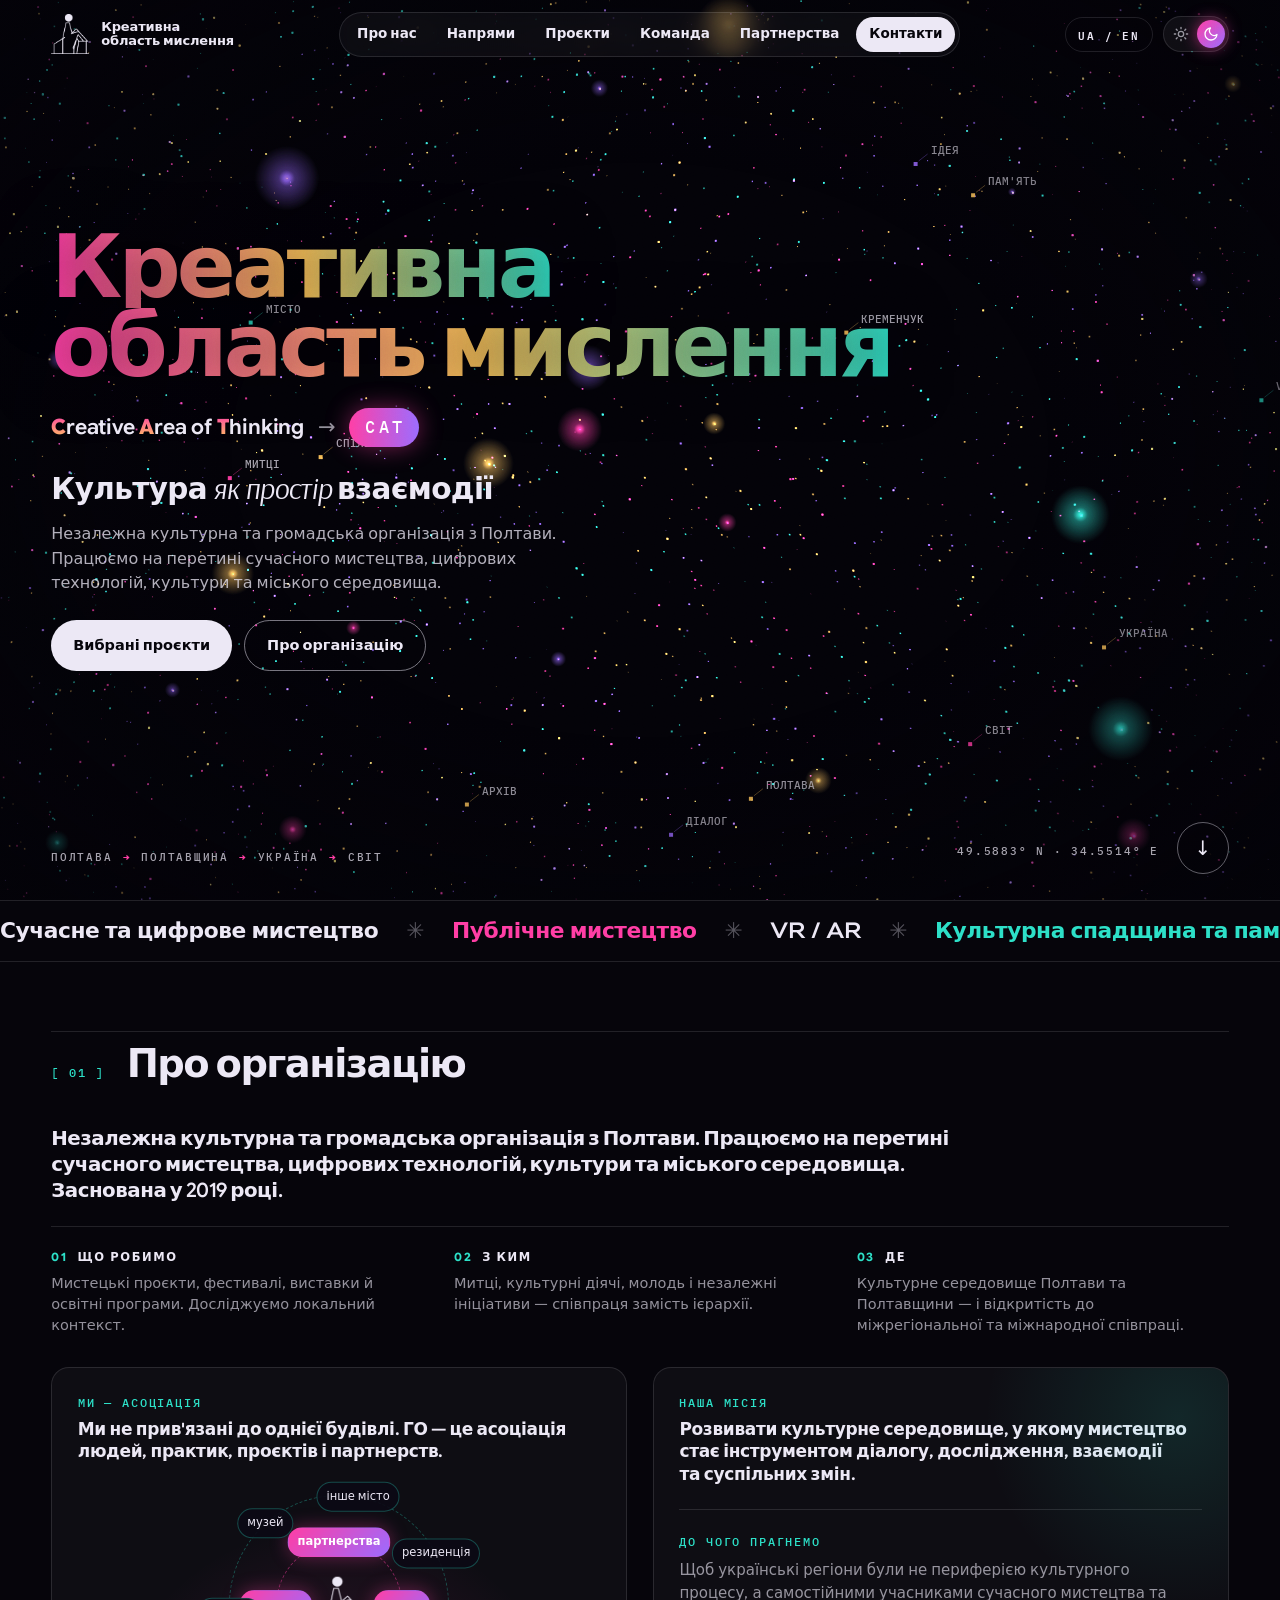
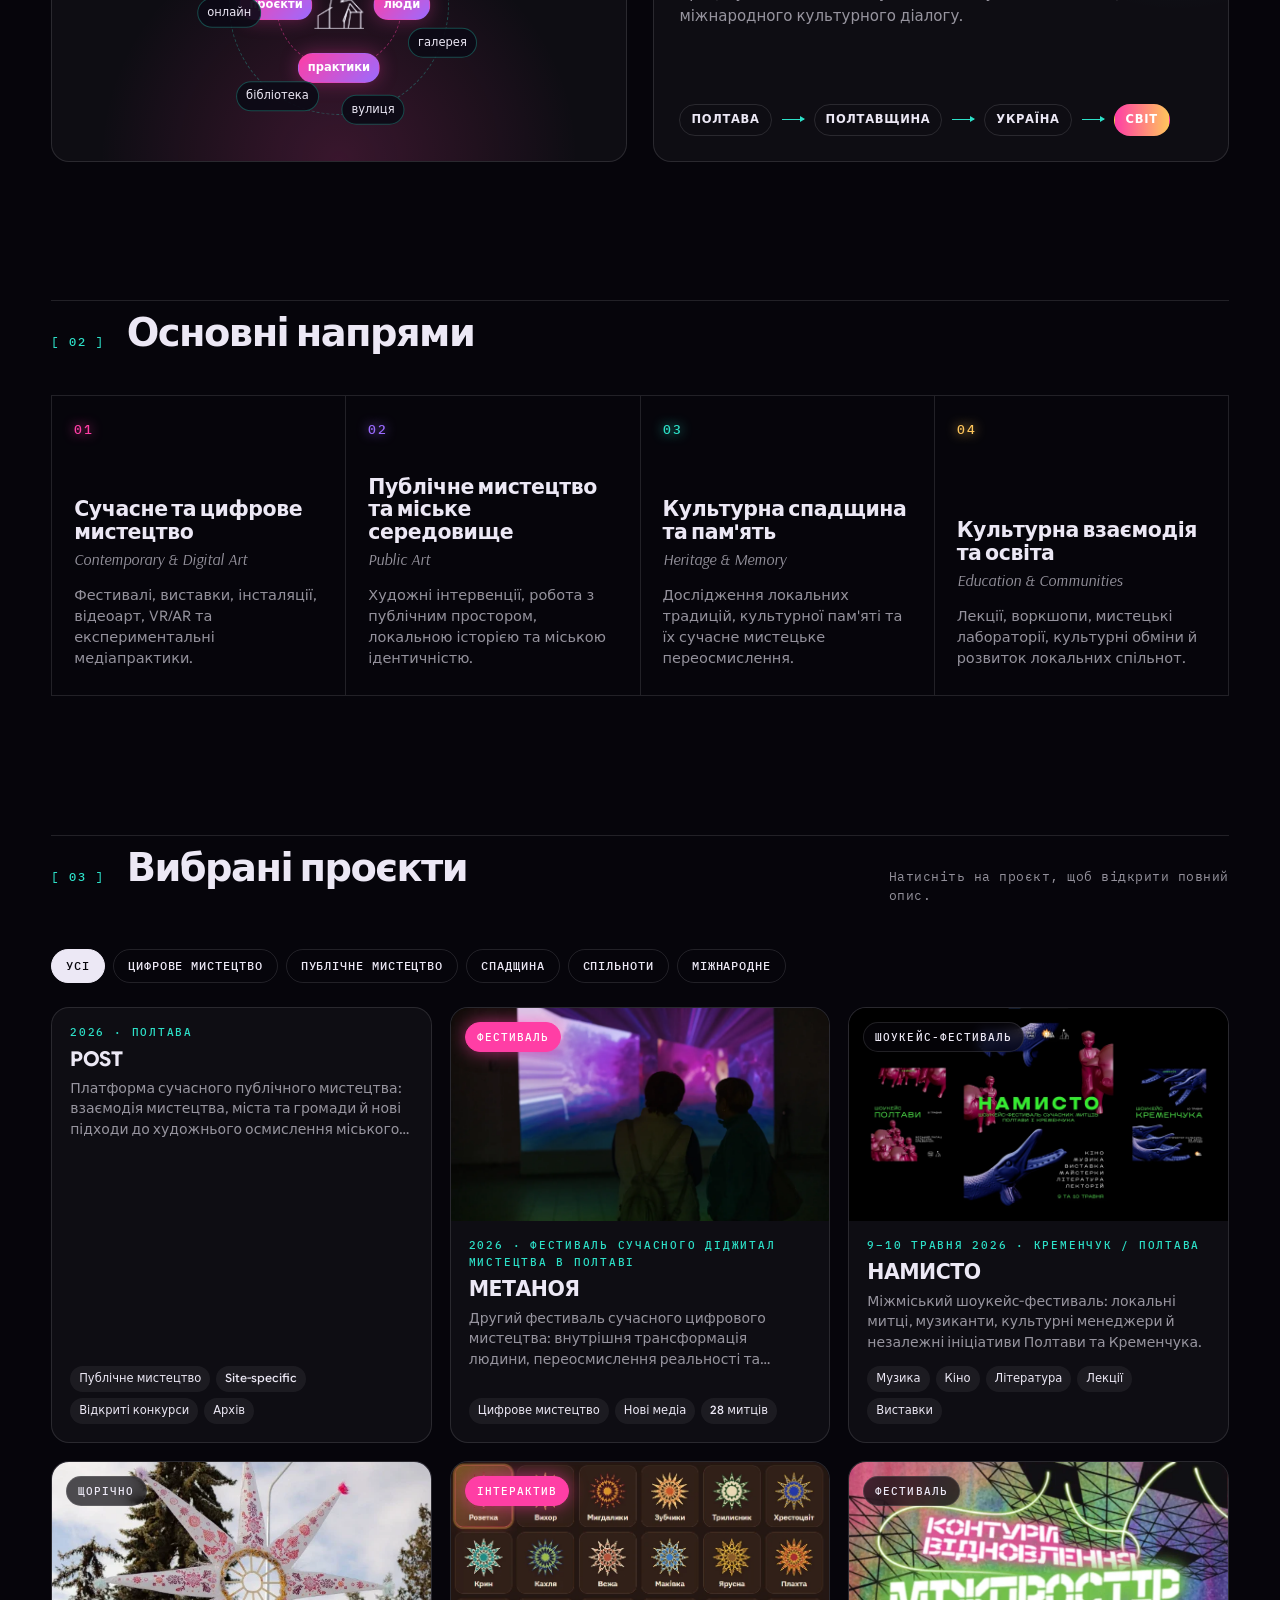
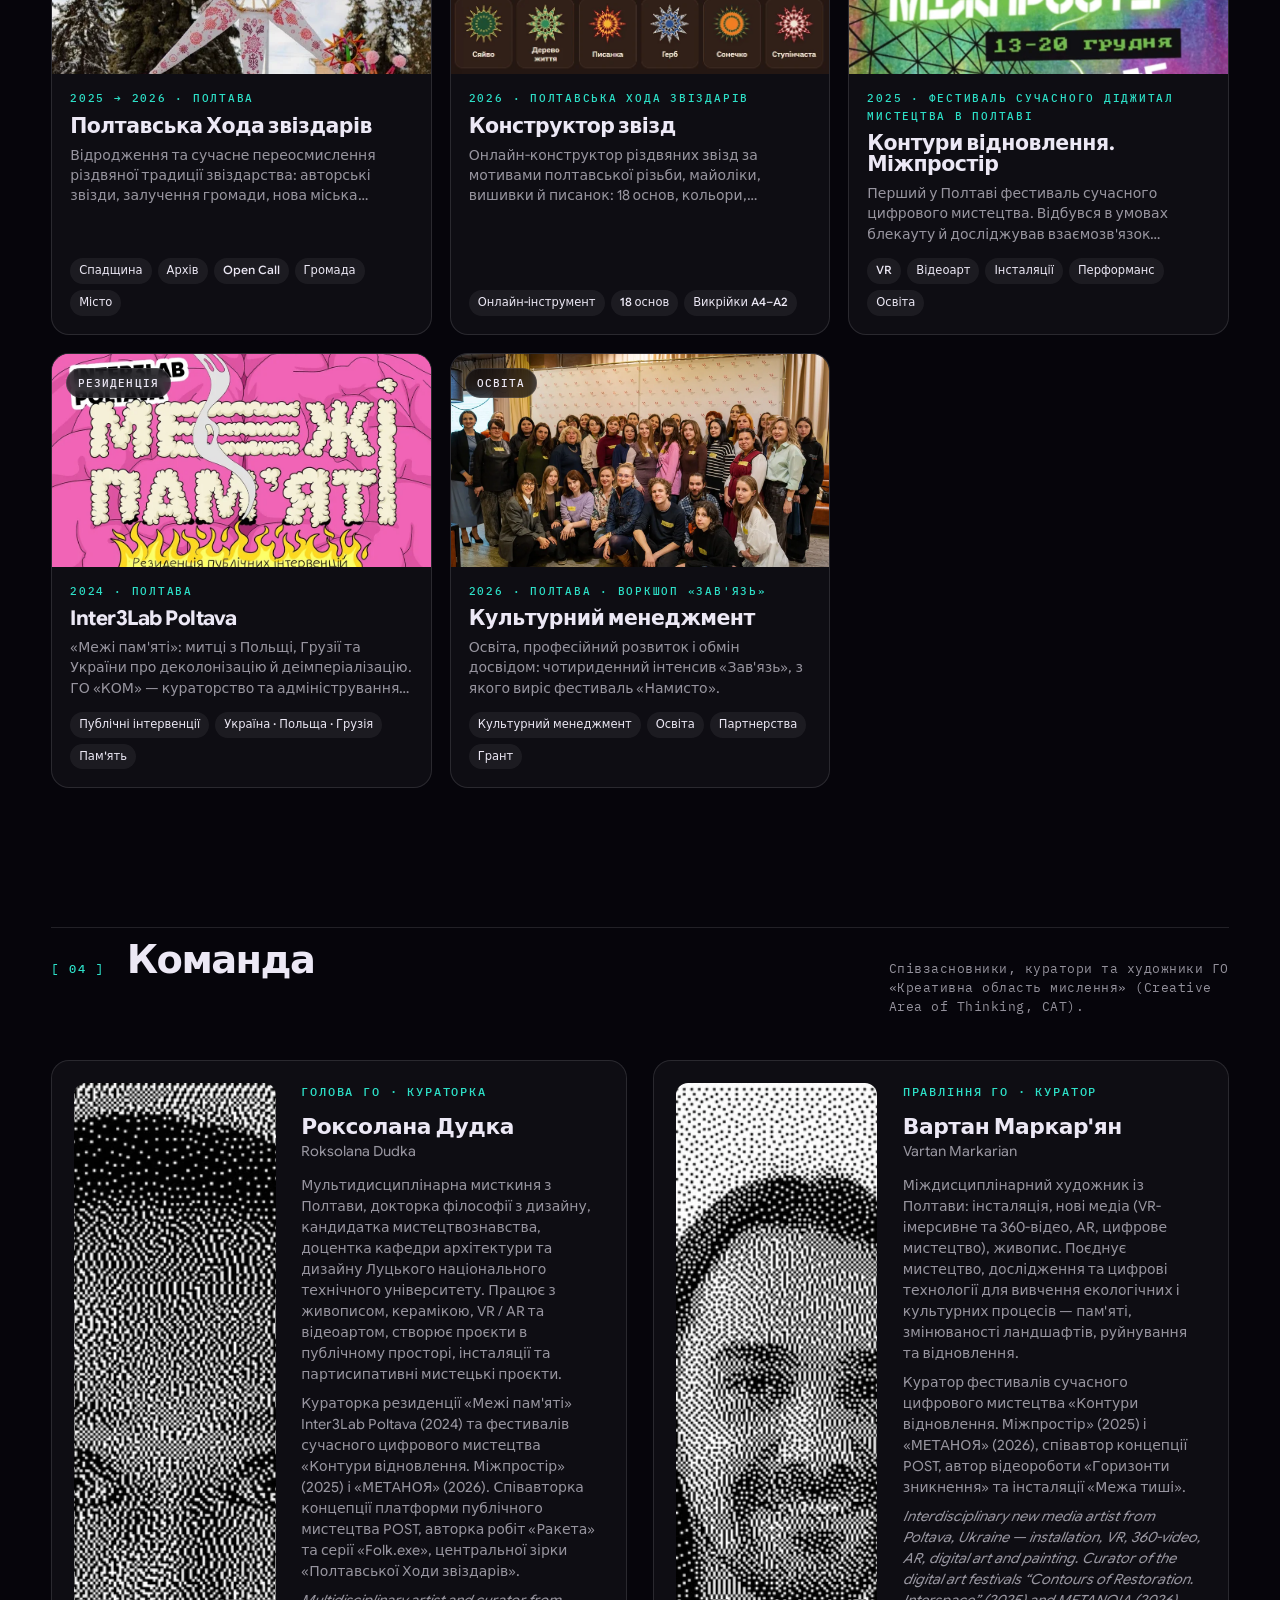
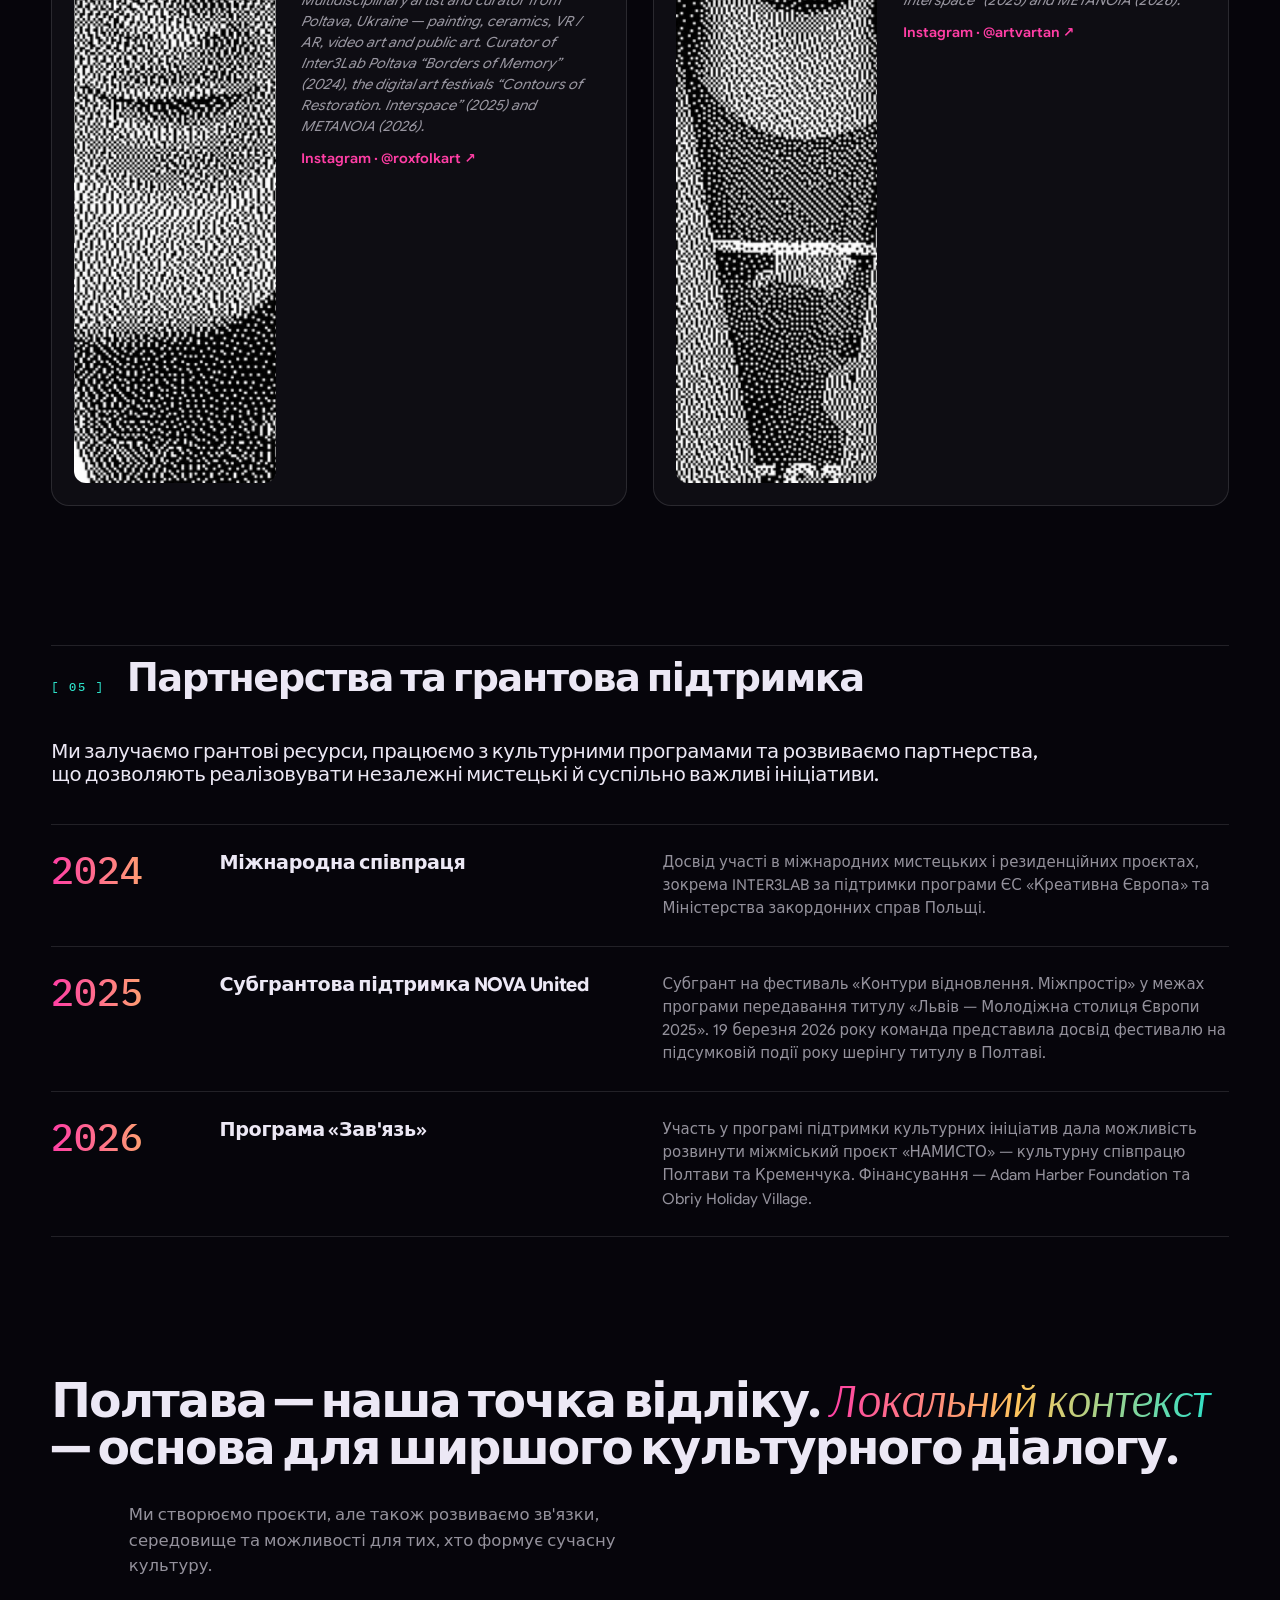
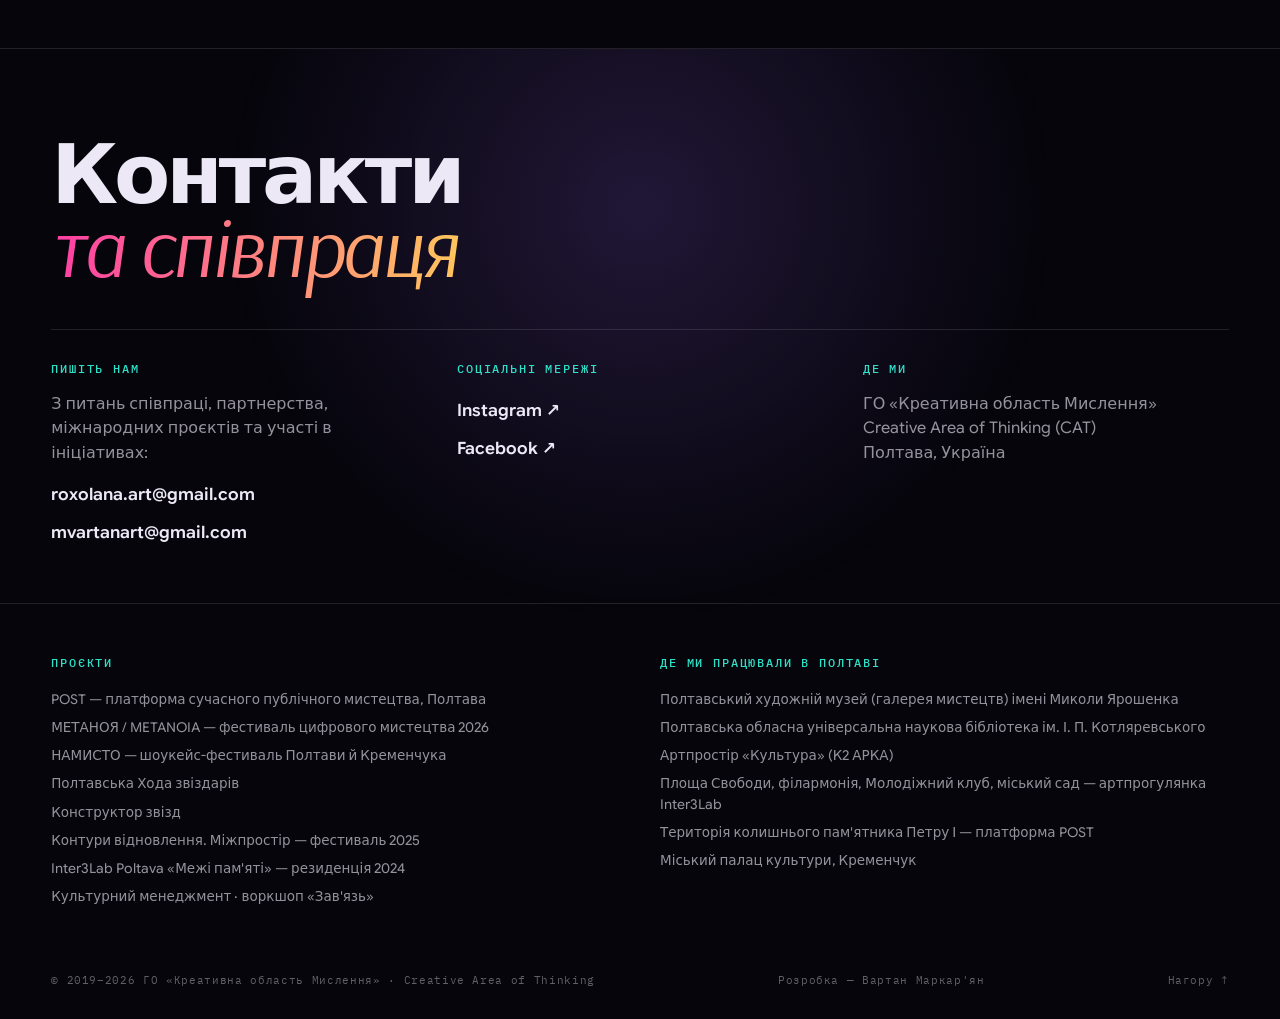
==== index.html @ 6ba516a1 "Add files via upload" ====
<!DOCTYPE html>
<html lang="uk" data-theme="dark">
<head>
<meta charset="utf-8">
<meta name="viewport" content="width=device-width, initial-scale=1">
<title>Креативна область мислення (CAT) — сучасне мистецтво й культурні події в Полтаві</title>
<meta name="description" content="ГО «Креативна область мислення» (Creative Area of Thinking, CAT) — незалежна культурна організація з Полтави з 2019 року: сучасне та цифрове мистецтво, фестивалі, виставки, публічне мистецтво й культурні події в Полтаві. Куратори — Роксолана Дудка та Вартан Маркар'ян.">
<meta name="keywords" content="Креативна область мислення, ГО Креативна область мислення, ГО КОМ, CAT, NGO CAT, ngocat, Creative Area of Thinking, Роксолана Дудка, Roksolana Dudka, Вартан Маркар'ян, Вартан Маркарян, Vartan Markarian, Полтава, Poltava, Полтавщина, сучасне мистецтво Полтава, мистецтво Полтави, культура Полтави, культурні події Полтава, події Полтава, афіша Полтава, виставки Полтава, виставка Полтава, галереї Полтави, галерея Полтава, полтавські галереї, артпростір Полтава, Полтавський художній музей, художній музей імені Миколи Ярошенка, бібліотека Котляревського Полтава, К2 АРКА, артпростір Культура Полтава, фестиваль Полтава, фестиваль сучасного мистецтва, фестиваль цифрового мистецтва, Digital Fest Poltava, digital art festival Ukraine, contemporary art Poltava, contemporary art Ukraine, діджитал мистецтво, цифрове мистецтво, медіамистецтво, нові медіа, VR мистецтво, AR, відеоарт, інсталяція, перформанс, публічне мистецтво, public art Poltava, мистецька резиденція, artist residency Ukraine, open call для митців, МЕТАНОЯ, METANOIA, Контури відновлення, Міжпростір, Намисто фестиваль, шоукейс Полтава Кременчук, Кременчук, О'Комова, Двіж Лаб, Полтавська Хода звіздарів, Хода звіздарів, звіздарство, різдвяна зірка, колядування Полтава, Конструктор звізд, POST Полтава, платформа публічного мистецтва, пам'ятник Петру І Полтава, Inter3Lab Poltava, Межі пам'яті, культурна спадщина Полтавщини, неформальна освіта Полтава, культурний менеджмент, Зав'язь, Терени, NOVA United, громадська організація Полтава, культурна організація Полтава, куратори Полтава, художники Полтави, митці Полтави">
<meta name="author" content="ГО «Креативна область мислення» — Роксолана Дудка, Вартан Маркар'ян">
<meta name="robots" content="index, follow, max-image-preview:large">
<link rel="canonical" href="https://ngocat.com/">
<link rel="alternate" hreflang="uk" href="https://ngocat.com/">
<link rel="alternate" hreflang="x-default" href="https://ngocat.com/">
<meta name="geo.region" content="UA-53">
<meta name="geo.placename" content="Полтава">
<meta name="geo.position" content="49.5883;34.5514">
<meta name="ICBM" content="49.5883, 34.5514">
<meta property="og:type" content="website">
<meta property="og:site_name" content="Креативна область мислення — CAT">
<meta property="og:locale" content="uk_UA">
<meta property="og:url" content="https://ngocat.com/">
<meta property="og:title" content="Креативна область мислення (CAT) — сучасне мистецтво й культурні події в Полтаві">
<meta property="og:description" content="ГО «Креативна область мислення» (Creative Area of Thinking, CAT) — незалежна культурна організація з Полтави з 2019 року: сучасне та цифрове мистецтво, фестивалі, виставки, публічне мистецтво й культурні події в Полтаві. Куратори — Роксолана Дудка та Вартан Маркар'ян.">
<meta property="og:image" content="https://ngocat.com/og-image.jpg">
<meta property="og:image:width" content="1200">
<meta property="og:image:height" content="630">
<meta property="og:image:alt" content="Креативна область мислення — Creative Area of Thinking (CAT), Полтава">
<meta name="twitter:card" content="summary_large_image">
<meta name="twitter:title" content="Креативна область мислення (CAT) — сучасне мистецтво й культурні події в Полтаві">
<meta name="twitter:description" content="ГО «Креативна область мислення» (Creative Area of Thinking, CAT) — незалежна культурна організація з Полтави з 2019 року: сучасне та цифрове мистецтво, фестивалі, виставки, публічне мистецтво й культурні події в Полтаві. Куратори — Роксолана Дудка та Вартан Маркар'ян.">
<meta name="twitter:image" content="https://ngocat.com/og-image.jpg">
<script type="application/ld+json">{"@context": "https://schema.org", "@graph": [{"@type": ["Organization", "NGO"], "@id": "https://ngocat.com/#org", "name": "Креативна область мислення", "legalName": "Громадська організація «Креативна область мислення»", "alternateName": ["ГО «Креативна область мислення»", "ГО «КОМ»", "Creative Area of Thinking", "CAT", "NGO CAT", "ngocat"], "url": "https://ngocat.com/", "logo": "https://ngocat.com/favicon-512.png", "image": "https://ngocat.com/og-image.jpg", "foundingDate": "2019", "foundingLocation": {"@type": "Place", "name": "Полтава, Україна"}, "address": {"@type": "PostalAddress", "addressLocality": "Полтава", "addressRegion": "Полтавська область", "addressCountry": "UA"}, "areaServed": ["Полтава", "Полтавська область", "Україна"], "description": "ГО «Креативна область мислення» (Creative Area of Thinking, CAT) — незалежна культурна організація з Полтави з 2019 року: сучасне та цифрове мистецтво, фестивалі, виставки, публічне мистецтво й культурні події в Полтаві. Куратори — Роксолана Дудка та Вартан Маркар'ян.", "email": "roxolana.art@gmail.com", "contactPoint": [{"@type": "ContactPoint", "email": "roxolana.art@gmail.com", "contactType": "general"}, {"@type": "ContactPoint", "email": "mvartanart@gmail.com", "contactType": "partnerships"}], "founder": [{"@id": "https://ngocat.com/#roksolana-dudka"}, {"@id": "https://ngocat.com/#vartan-markarian"}], "member": [{"@id": "https://ngocat.com/#roksolana-dudka"}, {"@id": "https://ngocat.com/#vartan-markarian"}], "knowsAbout": ["сучасне мистецтво", "цифрове мистецтво", "медіамистецтво", "публічне мистецтво", "культурна спадщина", "культурні події в Полтаві", "неформальна освіта", "культурний менеджмент"], "sameAs": ["https://www.instagram.com/cat_ngo_poltava", "https://www.facebook.com/creativeareaofthinking", "https://www.youtube.com/@creativeareaofthinking", "https://digitalfestpoltava.com/"], "event": [{"@id": "https://ngocat.com/proekty/kontury-vidnovlennya/#event"}, {"@id": "https://ngocat.com/proekty/metanoia/#event"}, {"@id": "https://ngocat.com/proekty/namysto/#event"}, {"@id": "https://ngocat.com/proekty/inter3lab-poltava/#event"}]}, {"@type": "WebSite", "@id": "https://ngocat.com/#website", "url": "https://ngocat.com/", "name": "Креативна область мислення — CAT", "alternateName": "ngocat.com", "inLanguage": "uk", "publisher": {"@id": "https://ngocat.com/#org"}}, {"@type": "WebPage", "@id": "https://ngocat.com/#webpage", "url": "https://ngocat.com/", "name": "Креативна область мислення (CAT) — сучасне мистецтво й культурні події в Полтаві", "description": "ГО «Креативна область мислення» (Creative Area of Thinking, CAT) — незалежна культурна організація з Полтави з 2019 року: сучасне та цифрове мистецтво, фестивалі, виставки, публічне мистецтво й культурні події в Полтаві. Куратори — Роксолана Дудка та Вартан Маркар'ян.", "isPartOf": {"@id": "https://ngocat.com/#website"}, "about": {"@id": "https://ngocat.com/#org"}, "inLanguage": "uk", "primaryImageOfPage": "https://ngocat.com/og-image.jpg", "mentions": [{"@id": "https://ngocat.com/#roksolana-dudka"}, {"@id": "https://ngocat.com/#vartan-markarian"}]}, {"@type": "Person", "@id": "https://ngocat.com/#roksolana-dudka", "name": "Роксолана Дудка", "alternateName": ["Roksolana Dudka", "Roxolana Dudka", "roxfolkart"], "jobTitle": "Мисткиня, кураторка, голова ГО «Креативна область мислення»", "image": "https://ngocat.com/img/team-roksolana-dudka.webp", "description": "Мультидисциплінарна мисткиня з Полтави, докторка філософії з дизайну, кандидатка мистецтвознавства. Кураторка Inter3Lab Poltava «Межі пам'яті» (2024), фестивалів «Контури відновлення. Міжпростір» (2025) і «МЕТАНОЯ» (2026).", "homeLocation": {"@type": "Place", "name": "Полтава"}, "worksFor": {"@id": "https://ngocat.com/#org"}, "knowsAbout": ["сучасне мистецтво", "VR", "AR", "відеоарт", "публічне мистецтво", "кураторство"], "sameAs": ["https://www.instagram.com/roxfolkart/", "https://www.facebook.com/Roxolana.art", "https://digitalfestpoltava.com/uchasnyky/roksolana-dudka.html"]}, {"@type": "Person", "@id": "https://ngocat.com/#vartan-markarian", "name": "Вартан Маркар'ян", "alternateName": ["Vartan Markarian", "Вартан Маркарян", "artvartan"], "jobTitle": "Художник нових медіа, куратор, член правління ГО «Креативна область мислення»", "image": "https://ngocat.com/img/team-vartan-markarian.webp", "description": "Міждисциплінарний художник із Полтави: інсталяція, VR, 360-відео, AR, цифрове мистецтво, живопис. Куратор фестивалів «Контури відновлення. Міжпростір» (2025) і «МЕТАНОЯ» (2026).", "homeLocation": {"@type": "Place", "name": "Полтава"}, "worksFor": {"@id": "https://ngocat.com/#org"}, "knowsAbout": ["цифрове мистецтво", "нові медіа", "VR", "інсталяція", "кураторство"], "sameAs": ["https://www.instagram.com/artvartan/", "https://digitalfestpoltava.com/uchasnyky/vartan-markarian.html"]}, {"@type": ["Event", "ExhibitionEvent"], "@id": "https://ngocat.com/proekty/kontury-vidnovlennya/#event", "name": "Контури відновлення. Міжпростір — фестиваль сучасного цифрового мистецтва", "startDate": "2025-12-13", "endDate": "2025-12-20", "eventStatus": "https://schema.org/EventScheduled", "eventAttendanceMode": "https://schema.org/OfflineEventAttendanceMode", "location": {"@type": "Place", "name": "Полтавська обласна універсальна наукова бібліотека імені І. П. Котляревського", "address": {"@type": "PostalAddress", "streetAddress": "вул. Небесної Сотні, 17", "addressLocality": "Полтава", "addressCountry": "UA"}}, "description": "Перший у Полтаві фестиваль сучасного цифрового мистецтва: VR, відеоарт, інсталяції, перформанс, лекції та воркшопи. Відбувся в умовах блекауту на п'яти поверхах обласної бібліотеки.", "url": "https://ngocat.com/proekty/kontury-vidnovlennya/", "image": "https://ngocat.com/img/kontury-1.webp", "organizer": {"@id": "https://ngocat.com/#org"}, "inLanguage": "uk"}, {"@type": ["Event", "ExhibitionEvent"], "@id": "https://ngocat.com/proekty/metanoia/#event", "name": "МЕТАНОЯ / METANOIA — міжнародний фестиваль цифрового мистецтва", "startDate": "2026-10-16", "endDate": "2026-11-01", "eventStatus": "https://schema.org/EventScheduled", "eventAttendanceMode": "https://schema.org/OfflineEventAttendanceMode", "location": {"@type": "Place", "name": "Полтавський художній музей (галерея мистецтв) імені Миколи Ярошенка", "address": {"@type": "PostalAddress", "addressLocality": "Полтава", "addressRegion": "Полтавська область", "addressCountry": "UA"}}, "description": "Другий фестиваль сучасного цифрового мистецтва ГО «Креативна область мислення»: 26 робіт 28 митців з України, Італії, Іспанії, Франції, Німеччини та Польщі — VR/AR, відеоарт, генеративні зображення, інтерактивні системи.", "url": "https://ngocat.com/proekty/metanoia/", "image": "https://ngocat.com/img/fest-1.webp", "organizer": {"@id": "https://ngocat.com/#org"}, "inLanguage": "uk"}, {"@type": ["Event", "ExhibitionEvent"], "@id": "https://ngocat.com/proekty/namysto/#event", "name": "НАМИСТО — шоукейс-фестиваль сучасного мистецтва Полтави й Кременчука", "startDate": "2026-05-09", "endDate": "2026-05-10", "eventStatus": "https://schema.org/EventScheduled", "eventAttendanceMode": "https://schema.org/OfflineEventAttendanceMode", "location": {"@type": "Place", "name": "Міський палац культури (Кременчук) та артпростір «Культура» К2 АРКА (Полтава)", "address": {"@type": "PostalAddress", "addressLocality": "Полтава", "addressRegion": "Полтавська область", "addressCountry": "UA"}}, "description": "Дводенний шоукейс-фестиваль локального сучасного мистецтва: музика, кіно, література, лекції, виставки, майстер-класи. Організатори — «О'Комова», «Двіж Лаб», ГО «Креативна область мислення».", "url": "https://ngocat.com/proekty/namysto/", "image": "https://ngocat.com/img/namysto-hero.webp", "organizer": {"@id": "https://ngocat.com/#org"}, "inLanguage": "uk"}, {"@type": "Event", "@id": "https://ngocat.com/proekty/inter3lab-poltava/#event", "name": "Inter3Lab Poltava «Межі пам'яті» — резиденція публічних інтервенцій", "startDate": "2024-11-02", "endDate": "2024-11-03", "eventStatus": "https://schema.org/EventScheduled", "eventAttendanceMode": "https://schema.org/OfflineEventAttendanceMode", "location": {"@type": "Place", "name": "Полтавська обласна універсальна наукова бібліотека імені І. П. Котляревського та міський простір Полтави", "address": {"@type": "PostalAddress", "addressLocality": "Полтава", "addressRegion": "Полтавська область", "addressCountry": "UA"}}, "description": "Міжнародна мистецька резиденція публічних інтервенцій: 24 мистецькі проєкти, митці з України, Польщі та Грузії, артпрогулянка містом.", "url": "https://ngocat.com/proekty/inter3lab-poltava/", "image": "https://ngocat.com/img/inter3lab-poster.webp", "organizer": {"@id": "https://ngocat.com/#org"}, "inLanguage": "uk"}, {"@type": "CreativeWork", "@id": "https://ngocat.com/proekty/post/#work", "name": "POST — платформа сучасного публічного мистецтва", "url": "https://ngocat.com/proekty/post/", "description": "Довгострокова платформа сучасного публічного мистецтва на місці колишнього пам'ятника Петру І в Полтаві: тимчасові інсталяції, site-specific мистецтво, відкриті конкурси, архів.", "creator": [{"@id": "https://ngocat.com/#roksolana-dudka"}, {"@id": "https://ngocat.com/#vartan-markarian"}], "publisher": {"@id": "https://ngocat.com/#org"}, "locationCreated": {"@type": "Place", "name": "Полтава"}}, {"@type": "CreativeWork", "@id": "https://ngocat.com/proekty/hoda-zvizdariv/#work", "name": "Полтавська Хода звіздарів", "url": "https://ngocat.com/proekty/hoda-zvizdariv/", "image": "https://ngocat.com/img/hoda-star.webp", "description": "Культурна ініціатива з відродження та сучасного переосмислення різдвяної традиції звіздарства на Полтавщині: авторські зірки, колядування, хода вулицями Полтави, архів «Коляди» 1995 року.", "publisher": {"@id": "https://ngocat.com/#org"}, "locationCreated": {"@type": "Place", "name": "Полтава"}}, {"@type": "WebApplication", "@id": "https://ngocat.com/constructorzvizd/#app", "name": "Конструктор звізд", "url": "https://ngocat.com/constructorzvizd/", "applicationCategory": "DesignApplication", "operatingSystem": "Web", "offers": {"@type": "Offer", "price": "0", "priceCurrency": "UAH"}, "description": "Онлайн-конструктор різдвяних звізд за мотивами полтавської різьби, майоліки, вишивки й писанок: 18 основ, кольори, прикраси, викрійки A4, A3 і A2, об'ємна паперова звізда.", "publisher": {"@id": "https://ngocat.com/#org"}}, {"@type": "Course", "@id": "https://ngocat.com/proekty/zavyaz/#course", "name": "«Зав'язь» — воркшоп для культурних діячів", "url": "https://ngocat.com/proekty/zavyaz/", "description": "Чотириденний інтенсив культурної агенції «Терени» в Полтаві: культурний менеджмент, фінансування, партнерства, комунікації. Проєкт «Намисто» став одним із трьох переможців.", "provider": {"@type": "Organization", "name": "Культурна агенція «Терени»"}}]}</script>
<script>
  // тема до першого малювання — без «спалаху»
  (function () {
    var t = null; try { t = localStorage.getItem('kom-theme'); } catch (e) {}
    document.documentElement.setAttribute('data-theme', t === 'light' ? 'light' : 'dark');
  })();
</script>
<meta name="theme-color" content="#06050B">
<link rel="icon" href="favicon.ico" sizes="any">
<link rel="icon" type="image/png" sizes="32x32" href="favicon-32.png">
<link rel="icon" type="image/png" sizes="192x192" href="favicon-192.png">
<link rel="apple-touch-icon" href="apple-touch-icon.png">
<link rel="preconnect" href="https://fonts.googleapis.com">
<link rel="preconnect" href="https://fonts.gstatic.com" crossorigin>
<link href="https://fonts.googleapis.com/css2?family=Arsenal:ital,wght@0,400;0,700;1,400;1,700&family=IBM+Plex+Mono:wght@400;500&display=swap" rel="stylesheet">
<link rel="stylesheet" href="css/style.css?v=49">
<link rel="stylesheet" href="css/nebula.css?v=49">
</head>
<body>
<div class="cursor-glow" id="cursorGlow" aria-hidden="true"></div>

<header class="nav" id="nav">
  <a href="#top" class="logo" aria-label="Креативна область мислення — на початок">
    <span class="logo-img" aria-hidden="true"><span class="lg-body"></span><span class="lg-sun"></span></span>
    <span class="logo-text">Креативна<br>область мислення</span>
  </a>
  <nav class="nav-links" id="navLinks">
    <a href="#about">Про нас</a>
    <a href="#directions">Напрями</a>
    <a href="#projects">Проєкти</a>
    <a href="#team">Команда</a>
    <a href="#partners">Партнерства</a>
    <a href="#contacts">Контакти</a>
  </nav>
  <div class="nav-right">
    <button class="lang" type="button" title="Англійська версія — згодом">UA / EN</button>
    <button class="theme-toggle" id="themeToggle" type="button" aria-label="Перемкнути світлу / темну тему" title="Світла / темна тема">
      <span class="knob" aria-hidden="true"></span>
      <svg class="i-sun" viewBox="0 0 24 24" fill="none" stroke="currentColor" stroke-width="2" stroke-linecap="round" aria-hidden="true"><circle cx="12" cy="12" r="4"/><path d="M12 2v2M12 20v2M4.9 4.9l1.4 1.4M17.7 17.7l1.4 1.4M2 12h2M20 12h2M4.9 19.1l1.4-1.4M17.7 6.3l1.4-1.4"/></svg>
      <svg class="i-moon" viewBox="0 0 24 24" fill="none" stroke="currentColor" stroke-width="2" stroke-linecap="round" stroke-linejoin="round" aria-hidden="true"><path d="M21 12.8A9 9 0 1 1 11.2 3a7 7 0 0 0 9.8 9.8z"/></svg>
    </button>
    <button class="burger" id="burger" aria-label="Меню" aria-expanded="false"><span></span><span></span></button>
  </div>
</header>

<main id="top">

<!-- HERO -->
<section class="hero">
  <canvas id="field" aria-hidden="true"></canvas>
  <div class="hud hud-br" aria-hidden="true">49.5883° N · 34.5514° E</div>
  <div class="hero-inner">
    <h1 class="hero-title hero-name">
      <span class="ln">Креативна</span>
      <span class="ln">область мислення</span>
    </h1>
    <p class="hero-cat" aria-label="Creative Area of Thinking — CAT"><span class="cat-full"><b>C</b>reative <b>A</b>rea of <b>T</b>hinking</span><span class="cat-arrow" aria-hidden="true">→</span><span class="cat-badge">CAT</span></p>
    <p class="hero-slogan">Культура <em>як простір</em> взаємодії</p>
    <p class="hero-sub">Незалежна культурна та громадська організація з Полтави. Працюємо на перетині сучасного мистецтва, цифрових технологій, культури та міського середовища.</p>
    <div class="hero-cta">
      <a href="#projects" class="btn btn-solid">Вибрані проєкти</a>
      <a href="#about" class="btn btn-line">Про організацію</a>
    </div>
  </div>
  <div class="hero-geo" aria-label="Наша географія">
    <span>Полтава</span><b>→</b><span>Полтавщина</span><b>→</b><span>Україна</span><b>→</b><span>світ</span>
  </div>
  <a href="#about" class="scroll-hint" aria-label="Гортати вниз">↓</a>
</section>

<!-- TICKER -->
<div class="ticker" aria-hidden="true">
  <div class="ticker-track">
    <span>Сучасне та цифрове мистецтво</span><span>✳</span><span>Публічне мистецтво</span><span>✳</span><span>VR / AR</span><span>✳</span><span>Культурна спадщина та пам'ять</span><span>✳</span><span>Освіта</span><span>✳</span><span>Культурна взаємодія</span><span>✳</span>
    <span>Сучасне та цифрове мистецтво</span><span>✳</span><span>Публічне мистецтво</span><span>✳</span><span>VR / AR</span><span>✳</span><span>Культурна спадщина та пам'ять</span><span>✳</span><span>Освіта</span><span>✳</span><span>Культурна взаємодія</span><span>✳</span>
  </div>
</div>

<!-- ABOUT -->
<section class="section about" id="about">
  <div class="wrap">
    <div class="sec-head">
      <span class="sec-num">01</span>
      <h2>Про організацію</h2>
    </div>

    <div class="ab-intro reveal">
      <p class="ab-statement">Незалежна культурна та громадська організація з&nbsp;Полтави. Працюємо на перетині <span class="hl">сучасного мистецтва</span>, <span class="hl">цифрових технологій</span>, культури та <span class="hl">міського середовища</span>. Заснована у&nbsp;2019&nbsp;році.</p>
    </div>

    <div class="ab-facts reveal">
      <div class="ab-fact"><span class="ab-k"><i>01</i> Що робимо</span><p>Мистецькі проєкти, фестивалі, виставки й освітні програми. Досліджуємо локальний контекст.</p></div>
      <div class="ab-fact"><span class="ab-k"><i>02</i> З ким</span><p>Митці, культурні діячі, молодь і незалежні ініціативи — співпраця замість ієрархії.</p></div>
      <div class="ab-fact"><span class="ab-k"><i>03</i> Де</span><p>Культурне середовище Полтави та Полтавщини — і відкритість до міжрегіональної та міжнародної співпраці.</p></div>
    </div>

    <div class="ab-split">
      <article class="ab-card ab-assoc reveal">
        <p class="eyebrow">Ми — асоціація</p>
        <h3>Ми не прив'язані до однієї будівлі. ГО — це асоціація людей, практик, проєктів і&nbsp;партнерств.</h3>
        <div class="orbit" aria-hidden="true">
          <div class="orb-line orb-line-1"></div>
          <div class="orb-line orb-line-2"></div>
          <div class="orb-core"><span class="lg-body"></span><span class="lg-sun"></span></div>
          <div class="orb-ring orb-inner">
            <span class="node" style="--a:0deg"><b>люди</b></span>
            <span class="node" style="--a:90deg"><b>практики</b></span>
            <span class="node" style="--a:180deg"><b>проєкти</b></span>
            <span class="node" style="--a:270deg"><b>партнерства</b></span>
          </div>
          <div class="orb-ring orb-outer">
            <span class="node" style="--a:20deg"><b>галерея</b></span>
            <span class="node" style="--a:72deg"><b>вулиця</b></span>
            <span class="node" style="--a:124deg"><b>бібліотека</b></span>
            <span class="node" style="--a:176deg"><b>онлайн</b></span>
            <span class="node" style="--a:228deg"><b>музей</b></span>
            <span class="node" style="--a:280deg"><b>інше місто</b></span>
            <span class="node" style="--a:332deg"><b>резиденція</b></span>
          </div>
        </div>
      </article>

      <article class="ab-card ab-mission reveal">
        <p class="eyebrow">Наша місія</p>
        <h3>Розвивати культурне середовище, у якому мистецтво стає інструментом діалогу, дослідження, взаємодії та&nbsp;суспільних змін.</h3>
        <div class="ab-divider"></div>
        <p class="eyebrow">До чого прагнемо</p>
        <p class="ab-text">Щоб українські регіони були не периферією культурного процесу, а самостійними учасниками сучасного мистецтва та міжнародного культурного діалогу.</p>
        <div class="ab-route" aria-label="Наша географія">
          <span>Полтава</span><i></i><span>Полтавщина</span><i></i><span>Україна</span><i></i><span>світ</span>
        </div>
      </article>
    </div>
  </div>
</section>

<!-- DIRECTIONS -->
<section class="section directions" id="directions">
  <div class="wrap">
    <div class="sec-head">
      <span class="sec-num">02</span>
      <h2>Основні напрями</h2>
    </div>
    <div class="dir-grid dir-4">
      <article class="dir" style="--c:var(--c1)"><span class="dir-n">01</span><h3>Сучасне та цифрове мистецтво</h3><p class="dir-en">Contemporary &amp; Digital Art</p><p class="dir-d">Фестивалі, виставки, інсталяції, відеоарт, VR/AR та експериментальні медіапрактики.</p></article>
      <article class="dir" style="--c:var(--c2)"><span class="dir-n">02</span><h3>Публічне мистецтво та міське середовище</h3><p class="dir-en">Public Art</p><p class="dir-d">Художні інтервенції, робота з публічним простором, локальною історією та міською ідентичністю.</p></article>
      <article class="dir" style="--c:var(--c3)"><span class="dir-n">03</span><h3>Культурна спадщина та пам'ять</h3><p class="dir-en">Heritage &amp; Memory</p><p class="dir-d">Дослідження локальних традицій, культурної пам'яті та їх сучасне мистецьке переосмислення.</p></article>
      <article class="dir" style="--c:var(--c4)"><span class="dir-n">04</span><h3>Культурна взаємодія та освіта</h3><p class="dir-en">Education &amp; Communities</p><p class="dir-d">Лекції, воркшопи, мистецькі лабораторії, культурні обміни й розвиток локальних спільнот.</p></article>
    </div>
  </div>
</section>

<!-- PROJECTS -->
<section class="section projects" id="projects">
  <div class="wrap">
    <div class="sec-head">
      <span class="sec-num">03</span>
      <h2>Вибрані проєкти</h2>
      <p class="sec-note">Натисніть на проєкт, щоб відкрити повний опис.</p>
    </div>
    <div class="filters" id="filters">
      <button class="on" data-f="all">Усі</button>
      <button data-f="digital">Цифрове мистецтво</button>
      <button data-f="public">Публічне мистецтво</button>
      <button data-f="heritage">Спадщина</button>
      <button data-f="community">Спільноти</button>
      <button data-f="intl">Міжнародне</button>
    </div>
    <div class="proj-grid" id="projGrid"></div>
  </div>
</section>

<!-- TEAM -->
<section class="section team-sec" id="team">
  <div class="wrap">
    <div class="sec-head">
      <span class="sec-num">04</span>
      <h2>Команда</h2>
      <p class="sec-note">Співзасновники, куратори та художники ГО «Креативна область мислення» (Creative Area of Thinking, CAT).</p>
    </div>
    <div class="team-row">
      <article class="member reveal" itemscope itemtype="https://schema.org/Person">
        <img class="member-ph" src="img/team-roksolana-dudka.webp" alt="Роксолана Дудка (Roksolana Dudka) — мисткиня і кураторка, Полтава" loading="lazy" width="800" height="1000" itemprop="image">
        <div class="member-body">
          <p class="eyebrow">Голова ГО · кураторка</p>
          <h3 itemprop="name">Роксолана Дудка</h3>
          <p class="member-en" itemprop="alternateName">Roksolana Dudka</p>
          <p itemprop="description">Мультидисциплінарна мисткиня з Полтави, докторка філософії з дизайну, кандидатка мистецтвознавства, доцентка кафедри архітектури та дизайну Луцького національного технічного університету. Працює з живописом, керамікою, VR / AR та відеоартом, створює проєкти в публічному просторі, інсталяції та партисипативні мистецькі проєкти.</p>
          <p>Кураторка резиденції «Межі пам'яті» Inter3Lab Poltava (2024) та фестивалів сучасного цифрового мистецтва «Контури відновлення. Міжпростір» (2025) і «МЕТАНОЯ» (2026). Співавторка концепції платформи публічного мистецтва POST, авторка робіт «Ракета» та серії «Folk.exe», центральної зірки «Полтавської Ходи звіздарів».</p>
          <p class="member-en-text" lang="en">Multidisciplinary artist and curator from Poltava, Ukraine — painting, ceramics, VR / AR, video art and public art. Curator of Inter3Lab Poltava “Borders of Memory” (2024), the digital art festivals “Contours of Restoration. Interspace” (2025) and METANOIA (2026).</p>
          <a class="member-link" href="https://www.instagram.com/roxfolkart/" target="_blank" rel="noopener" itemprop="sameAs">Instagram · @roxfolkart ↗</a>
        </div>
      </article>
      <article class="member reveal" itemscope itemtype="https://schema.org/Person">
        <img class="member-ph" src="img/team-vartan-markarian.webp" alt="Вартан Маркар'ян (Vartan Markarian) — художник нових медіа і куратор, Полтава" loading="lazy" width="800" height="1000" itemprop="image">
        <div class="member-body">
          <p class="eyebrow">Правління ГО · куратор</p>
          <h3 itemprop="name">Вартан Маркар'ян</h3>
          <p class="member-en" itemprop="alternateName">Vartan Markarian</p>
          <p itemprop="description">Міждисциплінарний художник із Полтави: інсталяція, нові медіа (VR-імерсивне та 360-відео, AR, цифрове мистецтво), живопис. Поєднує мистецтво, дослідження та цифрові технології для вивчення екологічних і культурних процесів — пам'яті, змінюваності ландшафтів, руйнування та відновлення.</p>
          <p>Куратор фестивалів сучасного цифрового мистецтва «Контури відновлення. Міжпростір» (2025) і «МЕТАНОЯ» (2026), співавтор концепції POST, автор відеороботи «Горизонти зникнення» та інсталяції «Межа тиші».</p>
          <p class="member-en-text" lang="en">Interdisciplinary new media artist from Poltava, Ukraine — installation, VR, 360-video, AR, digital art and painting. Curator of the digital art festivals “Contours of Restoration. Interspace” (2025) and METANOIA (2026).</p>
          <a class="member-link" href="https://www.instagram.com/artvartan/" target="_blank" rel="noopener" itemprop="sameAs">Instagram · @artvartan ↗</a>
        </div>
      </article>
    </div>
  </div>
</section>

<!-- PARTNERS / GRANTS -->
<section class="section partners" id="partners">
  <div class="wrap">
    <div class="sec-head">
      <span class="sec-num">05</span>
      <h2>Партнерства та грантова підтримка</h2>
    </div>
    <p class="lead reveal" style="max-width:1000px;margin-bottom:clamp(40px,5vw,70px)">Ми залучаємо грантові ресурси, працюємо з культурними програмами та розвиваємо партнерства, що дозволяють реалізовувати незалежні мистецькі й суспільно важливі ініціативи.</p>
    <div class="grants">
      <article class="grant">
        <span class="grant-y">2024</span>
        <h3>Міжнародна співпраця</h3>
        <p>Досвід участі в міжнародних мистецьких і резиденційних проєктах, зокрема INTER3LAB за підтримки програми ЄС «Креативна Європа» та Міністерства закордонних справ Польщі.</p>
      </article>
      <article class="grant">
        <span class="grant-y">2025</span>
        <h3>Субгрантова підтримка NOVA United</h3>
        <p>Субгрант на фестиваль «Контури відновлення. Міжпростір» у межах програми передавання титулу «Львів — Молодіжна столиця Європи 2025». 19 березня 2026 року команда представила досвід фестивалю на підсумковій події року шерінгу титулу в Полтаві.</p>
      </article>
      <article class="grant">
        <span class="grant-y">2026</span>
        <h3>Програма «Зав'язь»</h3>
        <p>Участь у програмі підтримки культурних ініціатив дала можливість розвинути міжміський проєкт «НАМИСТО» — культурну співпрацю Полтави та Кременчука. Фінансування — Adam Harber Foundation та Obriy Holiday Village.</p>
      </article>
    </div>
  </div>
</section>

<!-- CLOSING QUOTE -->
<section class="section strength closing">
  <div class="wrap">
    <blockquote class="reveal">
      <p>Полтава — наша точка відліку. <em>Локальний контекст</em> — основа для ширшого культурного діалогу.</p>
    </blockquote>
    <div class="strength-cols reveal">
      <p>Ми створюємо проєкти, але також розвиваємо зв'язки, середовище та можливості для тих, хто формує сучасну культуру.</p>
    </div>
  </div>
</section>

<!-- CONTACTS -->
<section class="contacts" id="contacts">
  <div class="wrap contacts-inner">
    <h2 class="contacts-title">Контакти<br><em>та співпраця</em></h2>
    <div class="contacts-cols">
      <div>
        <p class="eyebrow light">Пишіть нам</p>
        <p style="margin-bottom:10px">З питань співпраці, партнерства, міжнародних проєктів та участі в ініціативах:</p>
        <a class="c-link" href="mailto:roxolana.art@gmail.com">roxolana.art@gmail.com</a>
        <a class="c-link" href="mailto:mvartanart@gmail.com">mvartanart@gmail.com</a>
      </div>
      <div>
        <p class="eyebrow light">Соціальні мережі</p>
        <a class="c-link" href="https://www.instagram.com/cat_ngo_poltava" target="_blank" rel="noopener">Instagram ↗</a>
        <a class="c-link" href="https://www.facebook.com/creativeareaofthinking" target="_blank" rel="noopener">Facebook ↗</a>
      </div>
      <div>
        <p class="eyebrow light">Де ми</p>
        <p>ГО «Креативна область Мислення»<br>Creative Area of Thinking (CAT)<br>Полтава, Україна</p>
      </div>
    </div>
  </div>
  <nav class="seo-links wrap" aria-label="Проєкти та місця">
    <div>
      <p class="eyebrow light">Проєкти</p>
      <ul>
        <li><a href="proekty/post/">POST — платформа сучасного публічного мистецтва, Полтава</a></li>
        <li><a href="proekty/metanoia/">МЕТАНОЯ / METANOIA — фестиваль цифрового мистецтва 2026</a></li>
        <li><a href="proekty/namysto/">НАМИСТО — шоукейс-фестиваль Полтави й Кременчука</a></li>
        <li><a href="proekty/hoda-zvizdariv/">Полтавська Хода звіздарів</a></li>
        <li><a href="constructorzvizd/">Конструктор звізд</a></li>
        <li><a href="proekty/kontury-vidnovlennya/">Контури відновлення. Міжпростір — фестиваль 2025</a></li>
        <li><a href="proekty/inter3lab-poltava/">Inter3Lab Poltava «Межі пам'яті» — резиденція 2024</a></li>
        <li><a href="proekty/zavyaz/">Культурний менеджмент · воркшоп «Зав'язь»</a></li>
      </ul>
    </div>
    <div>
      <p class="eyebrow light">Де ми працювали в Полтаві</p>
      <ul class="places">
        <li>Полтавський художній музей (галерея мистецтв) імені Миколи Ярошенка</li>
        <li>Полтавська обласна універсальна наукова бібліотека ім. І. П. Котляревського</li>
        <li>Артпростір «Культура» (К2 АРКА)</li>
        <li>Площа Свободи, філармонія, Молодіжний клуб, міський сад — артпрогулянка Inter3Lab</li>
        <li>Територія колишнього пам'ятника Петру І — платформа POST</li>
        <li>Міський палац культури, Кременчук</li>
      </ul>
    </div>
  </nav>
  <footer class="foot wrap">
    <span>© 2019–2026 ГО «Креативна область Мислення» · Creative Area of Thinking</span>
    <span class="foot-dev">Розробка — Вартан Маркар'ян</span>
    <a href="#top">Нагору ↑</a>
  </footer>
</section>

</main>

<!-- PROJECT DRAWER -->
<div class="drawer" id="drawer" aria-hidden="true">
  <div class="drawer-bg" data-close></div>
  <article class="drawer-panel" role="dialog" aria-modal="true" aria-labelledby="dTitle">
    <button class="drawer-close" data-close aria-label="Закрити">✕</button>
    <div class="drawer-media" id="dMedia"></div>
    <div class="drawer-body">
      <p class="d-meta" id="dMeta"></p>
      <h2 id="dTitle"></h2>
      <div class="d-links d-links-top" id="dLinksTop"></div>
      <p class="d-lead" id="dLead"></p>
      <div id="dText"></div>
      <div class="d-tags" id="dTags"></div>
      <div class="d-links" id="dLinks"></div>
    </div>
  </article>
</div>

<div class="lightbox" id="lightbox" role="dialog" aria-modal="true" aria-label="Перегляд фото">
  <button class="lb-close" aria-label="Закрити">✕</button>
  <button class="lb-prev" aria-label="Попереднє фото">←</button>
  <img alt="">
  <button class="lb-next" aria-label="Наступне фото">→</button>
  <span class="lb-count"></span>
</div>

<script src="js/main.js?v=49"></script>
<script data-goatcounter="https://ngocat.goatcounter.com/count" async src="//gc.zgo.at/count.js"></script>
</body>
</html>
---- css/style.css ----
@font-face{
  font-family:"Google Sans Flex";
  src:url("../fonts/GoogleSansFlex.ttf") format("truetype");
  font-weight:100 1000;font-stretch:25% 151%;font-display:swap;
}
:root{
  --paper:#EEEBE3;
  --paper2:#E4E0D5;
  --ink:#111111;
  --ink2:#4a4842;
  --line:rgba(17,17,17,.16);
  --accent:#FF4D1C;
  --gold:#E8A900;
  --teal:#00A36C;
  --glass:rgba(255,255,255,.5);
  --c1:#FF4D1C; --c2:#5B3BFF; --c3:#00A36C; --c4:#E8A900;
  --c5:#FF6FB0; --c6:#1E8CFF; --c7:#B5651D; --c8:#00B3A7;
  --sans:"Google Sans Flex",system-ui,-apple-system,"Segoe UI",Roboto,Arial,sans-serif;
  --serif:"Arsenal",Georgia,serif;
  --mono:"IBM Plex Mono",ui-monospace,Consolas,monospace;
  --pad:clamp(20px,4vw,56px);
  --r:18px;
}
html[data-theme="dark"]{
  --paper:#06050B;
  --paper2:#0C0A16;
  --ink:#ECE8F5;
  --ink2:rgba(236,232,245,.62);
  --line:rgba(236,232,245,.12);
  --accent:#FF3EA5;
  --gold:#FFC65C;
  --teal:#2DE0C8;
  --glass:rgba(255,255,255,.035);
  --c1:#FF3EA5; --c2:#9B6BFF; --c3:#2DE0C8; --c4:#FFC65C;
  --c5:#FF6B6B; --c6:#4FA3FF; --c7:#FF9E4A; --c8:#5CF2A0;
  color-scheme:dark;
}
*{box-sizing:border-box;margin:0;padding:0}
html{scroll-behavior:smooth;scroll-padding-top:80px}
body{font-family:var(--sans);background:var(--paper);color:var(--ink);font-size:17px;line-height:1.55;-webkit-font-smoothing:antialiased;overflow-x:hidden}
a{color:inherit}
img{display:block;max-width:100%}
button{font:inherit;color:inherit;background:none;border:0;cursor:pointer}
em{font-family:var(--serif);font-style:italic;font-weight:400}
mark{background:none;color:inherit;background-image:linear-gradient(var(--accent),var(--accent));background-size:100% .12em;background-repeat:no-repeat;background-position:0 92%}
.wrap{max-width:1360px;margin:0 auto;padding:0 var(--pad)}
.eyebrow{font-size:12px;letter-spacing:.14em;text-transform:uppercase;font-weight:600;color:var(--ink2);margin-bottom:14px}
.eyebrow.light{color:rgba(255,255,255,.6)}

/* NAV */
.nav{position:fixed;inset:0 0 auto 0;z-index:50;display:flex;align-items:center;justify-content:space-between;gap:20px;padding:14px var(--pad);transition:background .3s,backdrop-filter .3s,padding .3s}
.nav.scrolled{background:rgba(238,235,227,.82);backdrop-filter:blur(14px);-webkit-backdrop-filter:blur(14px);padding-top:10px;padding-bottom:10px;border-bottom:1px solid var(--line)}
.logo{display:flex;align-items:center;gap:12px;text-decoration:none}
.logo-mark{width:40px;height:40px;border-radius:50%;background:var(--ink);position:relative;flex:none}
.logo-mark i{position:absolute;width:8px;height:8px;border-radius:50%;background:var(--paper)}
.logo-mark i:nth-child(1){left:9px;top:11px}
.logo-mark i:nth-child(2){left:22px;top:9px;background:var(--accent)}
.logo-mark i:nth-child(3){left:15px;top:23px}
.logo-text{font-size:13px;line-height:1.15;font-weight:650;letter-spacing:-.01em}
.nav-links{display:flex;gap:4px;background:rgba(255,255,255,.55);border:1px solid var(--line);border-radius:99px;padding:4px}
.nav-links a{text-decoration:none;font-size:14px;font-weight:550;padding:8px 14px;border-radius:99px;transition:background .2s,color .2s}
.nav-links a:hover,.nav-links a.active{background:var(--ink);color:var(--paper)}
.nav-right{display:flex;align-items:center;gap:10px}
.lang{font-size:12px;font-weight:600;letter-spacing:.06em;border:1px solid var(--line);border-radius:99px;padding:8px 12px}
.burger{display:none;width:42px;height:42px;border-radius:50%;background:var(--ink);position:relative}
.burger span{position:absolute;left:12px;right:12px;height:2px;background:var(--paper);transition:.3s}
.burger span:first-child{top:16px}.burger span:last-child{top:24px}
.burger[aria-expanded="true"] span:first-child{top:20px;transform:rotate(45deg)}
.burger[aria-expanded="true"] span:last-child{top:20px;transform:rotate(-45deg)}

/* HERO */
.hero{position:relative;min-height:100svh;display:flex;flex-direction:column;justify-content:center;padding:120px var(--pad) 120px;overflow:hidden}
#field{position:absolute;inset:0;width:100%;height:100%}
.hero-inner{position:relative;max-width:1360px;width:100%;margin:0 auto;pointer-events:none}
.hero-inner a{pointer-events:auto}
.kicker{display:inline-flex;align-items:center;gap:10px;font-size:13px;font-weight:600;letter-spacing:.04em;background:rgba(238,235,227,.8);border:1px solid var(--line);padding:8px 14px;border-radius:99px;margin-bottom:28px}
.dot{width:8px;height:8px;border-radius:50%;background:var(--accent);box-shadow:0 0 0 0 rgba(255,77,28,.6);animation:pulse 2s infinite}
@keyframes pulse{70%{box-shadow:0 0 0 10px rgba(255,77,28,0)}100%{box-shadow:0 0 0 0 rgba(255,77,28,0)}}
.hero-title{font-size:clamp(56px,11.5vw,184px);line-height:.86;letter-spacing:-.045em;font-weight:800;font-stretch:112%}
.hero-title .ln{display:block;opacity:0;transform:translateY(40px);animation:rise 1s cubic-bezier(.2,.8,.2,1) forwards}
.hero-title .ln:nth-child(2){animation-delay:.12s;padding-left:.9em}
.hero-title .ln:nth-child(3){animation-delay:.24s}
.hero-title em{font-weight:400;letter-spacing:-.03em;color:var(--accent)}
@keyframes rise{to{opacity:1;transform:none}}
.hero-sub{max-width:560px;font-size:clamp(17px,1.5vw,20px);margin-top:34px;color:var(--ink2);background:rgba(238,235,227,.7);opacity:0;animation:rise 1s .45s forwards}
.hero-cta{display:flex;gap:12px;margin-top:30px;flex-wrap:wrap;opacity:0;animation:rise 1s .6s forwards}
.btn{display:inline-flex;align-items:center;gap:10px;text-decoration:none;font-weight:600;font-size:15px;padding:15px 24px;border-radius:99px;transition:transform .2s,background .2s,color .2s}
.btn:hover{transform:translateY(-2px)}
.btn-solid{background:var(--ink);color:var(--paper)}
.btn-solid:hover{background:var(--accent)}
.btn-line{border:1.5px solid var(--ink)}
.btn-line:hover{background:var(--ink);color:var(--paper)}
.btn-light{background:var(--paper);color:var(--ink);margin-top:40px}
.btn-light:hover{background:var(--accent);color:#fff}
.hero-geo{position:absolute;left:var(--pad);bottom:34px;display:flex;flex-wrap:wrap;gap:10px;align-items:center;font-size:13px;font-weight:600;letter-spacing:.06em;text-transform:uppercase}
.hero-geo b{color:var(--accent)}
.scroll-hint{position:absolute;right:var(--pad);bottom:26px;width:52px;height:52px;border-radius:50%;border:1.5px solid var(--ink);display:grid;place-items:center;text-decoration:none;font-size:20px;animation:bob 2.4s infinite}
@keyframes bob{50%{transform:translateY(6px)}}

/* TICKER */
.ticker{background:var(--ink);color:var(--paper);overflow:hidden;padding:18px 0;border-block:1px solid var(--ink)}
.ticker-track{display:flex;gap:28px;width:max-content;animation:tick 40s linear infinite;font-size:clamp(20px,2.4vw,32px);font-weight:700;font-stretch:120%;letter-spacing:-.02em;white-space:nowrap}
.ticker-track span:nth-child(even){color:var(--accent)}
@keyframes tick{to{transform:translateX(-50%)}}

/* SECTIONS */
.section{padding:clamp(80px,11vw,150px) 0}
.sec-head{display:flex;align-items:baseline;gap:22px;flex-wrap:wrap;margin-bottom:clamp(40px,5vw,70px);border-top:1.5px solid var(--ink);padding-top:18px}
.sec-num{font-size:14px;font-weight:700;color:var(--accent);font-variant-numeric:tabular-nums}
.sec-head h2{font-size:clamp(40px,6vw,88px);line-height:.95;letter-spacing:-.04em;font-weight:780;font-stretch:110%}
.sec-note{margin-left:auto;max-width:340px;color:var(--ink2);font-size:15px}
.reveal{opacity:0;transform:translateY(30px);transition:opacity .9s,transform .9s cubic-bezier(.2,.8,.2,1)}
.reveal.in{opacity:1;transform:none}

/* ABOUT */
.about-grid{display:grid;grid-template-columns:1.6fr 1fr;gap:clamp(30px,6vw,90px);align-items:end}
.lead{font-size:clamp(24px,2.9vw,42px);line-height:1.16;letter-spacing:-.02em;font-weight:500}
.about-side p+p{margin-top:16px}
.about-side{color:var(--ink2)}
.assoc{margin-top:clamp(70px,9vw,120px);display:grid;grid-template-columns:1fr 1fr;gap:clamp(30px,5vw,70px);background:var(--ink);color:var(--paper);border-radius:var(--r);padding:clamp(28px,4.5vw,64px);overflow:hidden}
.assoc .eyebrow{color:var(--accent)}
.assoc h3{font-size:clamp(26px,3vw,44px);line-height:1.08;letter-spacing:-.025em;font-weight:700;margin-bottom:22px}
.assoc h3 span{font-family:var(--serif);font-style:italic;font-weight:400;color:rgba(238,235,227,.75)}
.assoc-text>p:last-child{color:rgba(238,235,227,.72)}
.assoc-places{position:relative;min-height:320px}
.assoc-places svg{position:absolute;inset:0;width:100%;height:100%;overflow:visible}
.assoc-places polyline{fill:none;stroke:var(--accent);stroke-width:.35;stroke-dasharray:2 1.6;vector-effect:non-scaling-stroke;stroke-width:1.5}
.assoc-places span{position:absolute;left:var(--x);top:var(--y);transform:translateY(-50%);z-index:1;font-size:13px;font-weight:600;padding:7px 12px;border-radius:99px;background:var(--paper);color:var(--ink);white-space:nowrap;transition:transform .3s}
.assoc-places span:hover{transform:translateY(-50%) scale(1.1);background:var(--accent);color:#fff}
.mission{margin-top:clamp(60px,8vw,110px);display:grid;grid-template-columns:1.3fr 1fr;gap:clamp(30px,6vw,90px);padding-top:30px;border-top:1px solid var(--line)}
.mission .big{font-family:var(--serif);font-size:clamp(24px,2.6vw,36px);line-height:1.2}
.mission p:not(.eyebrow):not(.big){color:var(--ink2)}

/* HISTORY */
.history{background:var(--paper2)}
.timeline{display:flex;gap:16px;overflow-x:auto;padding:0 var(--pad) 30px;scroll-snap-type:x mandatory;scrollbar-width:thin;cursor:grab}
.timeline.drag{cursor:grabbing;scroll-snap-type:none}
.tl-item{flex:0 0 min(380px,82vw);scroll-snap-align:start;background:var(--paper);border-radius:var(--r);padding:30px;border:1px solid var(--line);display:flex;flex-direction:column;min-height:360px;user-select:none}
.tl-year{font-size:clamp(54px,6vw,80px);font-weight:800;font-stretch:125%;letter-spacing:-.05em;line-height:1;color:var(--ink);-webkit-text-stroke:0}
.tl-item h3{margin:auto 0 10px;padding-top:40px;font-size:22px;letter-spacing:-.01em}
.tl-item p{color:var(--ink2);font-size:15.5px}
.tl-item:nth-child(4) .tl-year,.tl-item:nth-child(5) .tl-year{color:var(--accent)}
.tl-next{background:var(--ink);color:var(--paper)}
.tl-next .tl-year{color:var(--accent)}
.tl-next p{color:rgba(238,235,227,.7)}

/* DIRECTIONS */
.dir-grid{display:grid;grid-template-columns:repeat(4,1fr);border-top:1px solid var(--line);border-left:1px solid var(--line)}
.dir{position:relative;padding:28px 24px 30px;min-height:290px;border-right:1px solid var(--line);border-bottom:1px solid var(--line);display:flex;flex-direction:column;overflow:hidden;isolation:isolate;transition:color .35s}
.dir::before{content:"";position:absolute;inset:0;background:var(--c);transform:translateY(101%);transition:transform .5s cubic-bezier(.2,.8,.2,1);z-index:-1}
.dir:hover::before{transform:none}
.dir:hover{color:#fff}
.dir-n{font-size:13px;font-weight:700;color:var(--c);transition:color .35s}
.dir:hover .dir-n,.dir:hover .dir-en{color:rgba(255,255,255,.85)}
.dir h3{margin-top:auto;font-size:clamp(21px,1.9vw,27px);line-height:1.08;letter-spacing:-.02em;font-weight:700}
.dir-en{font-family:var(--serif);font-style:italic;color:var(--ink2);margin-top:4px;transition:color .35s}
.dir-d{font-size:14.5px;line-height:1.45;max-height:0;opacity:0;overflow:hidden;transition:max-height .5s,opacity .4s,margin .4s}
.dir:hover .dir-d,.dir:focus-within .dir-d{max-height:140px;opacity:1;margin-top:12px}

/* METHOD */
.formula{list-style:none;display:grid;grid-template-columns:repeat(5,1fr);gap:0;counter-reset:f}
.formula li{counter-increment:f;position:relative;padding:26px 22px 26px 0;border-top:6px solid var(--ink);opacity:.25;transition:opacity .6s,border-color .6s}
.formula.in li{opacity:1}
.formula li:nth-child(2){transition-delay:.15s}.formula li:nth-child(3){transition-delay:.3s}.formula li:nth-child(4){transition-delay:.45s}.formula li:nth-child(5){transition-delay:.6s;border-color:var(--accent)}
.formula li::before{content:"0" counter(f);display:block;font-size:13px;font-weight:700;color:var(--accent);margin-bottom:14px}
.formula li:not(:last-child)::after{content:"→";position:absolute;right:14px;top:22px;font-size:22px;color:var(--ink2)}
.formula span{display:block;font-size:clamp(20px,2vw,28px);font-weight:720;letter-spacing:-.02em;line-height:1.05}
.formula small{display:block;margin-top:8px;color:var(--ink2);font-size:14px}
.method-note{margin-top:60px;max-width:820px;font-size:clamp(19px,1.8vw,24px);line-height:1.4}

/* PROJECTS */
.projects{background:var(--paper2)}
.filters{display:flex;flex-wrap:wrap;gap:8px;margin-bottom:34px}
.filters button{border:1.5px solid var(--ink);padding:9px 16px;border-radius:99px;font-size:14px;font-weight:600;transition:.2s}
.filters button:hover{background:rgba(17,17,17,.08)}
.filters button.on{background:var(--ink);color:var(--paper)}
.proj-grid{display:grid;grid-template-columns:repeat(3,1fr);gap:22px}
.card{position:relative;text-align:left;display:flex;flex-direction:column;background:var(--paper);border-radius:var(--r);overflow:hidden;border:1px solid var(--line);transition:transform .45s cubic-bezier(.2,.8,.2,1),box-shadow .45s,opacity .4s;opacity:0;transform:translateY(24px)}
.card.in{opacity:1;transform:none}
.card:hover{transform:translateY(-6px);box-shadow:0 24px 50px -24px rgba(0,0,0,.35)}
.card.hide{display:none}
.card-media{position:relative;aspect-ratio:4/3;overflow:hidden;background:var(--pc)}
.card-media img{width:100%;height:100%;object-fit:cover;transition:transform .8s cubic-bezier(.2,.8,.2,1),filter .5s}
.card:hover .card-media img{transform:scale(1.06)}
.card-media .art{position:absolute;inset:0}
.card-badge{position:absolute;left:14px;top:14px;z-index:2;font-size:12px;font-weight:700;letter-spacing:.04em;background:var(--paper);padding:6px 11px;border-radius:99px}
.card-badge.live{background:var(--accent);color:#fff}
.card-arrow{position:absolute;right:14px;top:14px;z-index:2;width:40px;height:40px;border-radius:50%;background:var(--ink);color:var(--paper);display:grid;place-items:center;transform:rotate(-45deg) scale(.8);opacity:0;transition:.35s}
.card:hover .card-arrow{opacity:1;transform:rotate(0) scale(1)}
.card-body{padding:22px 22px 24px;display:flex;flex-direction:column;flex:1}
.card-meta{font-size:12.5px;font-weight:650;letter-spacing:.05em;text-transform:uppercase;color:var(--ink2)}
.card h3{font-size:clamp(23px,2vw,29px);line-height:1.04;letter-spacing:-.025em;font-weight:760;margin:10px 0 10px}
.card p{font-size:15px;color:var(--ink2);line-height:1.45}
.card-tags{margin-top:auto;padding-top:18px;display:flex;flex-wrap:wrap;gap:6px}
.card-tags span{font-size:12px;font-weight:600;padding:4px 9px;border-radius:99px;background:var(--paper2)}

/* Generative card art */
.art-post{background:#151515}
.art-post .pd{position:absolute;left:50%;bottom:0;width:34%;height:46%;transform:translateX(-50%);background:#2a2a2a;border-top:6px solid #3a3a3a}
.art-post .ob{position:absolute;left:50%;bottom:46%;width:34%;height:34%;transform:translateX(-50%);border:2px dashed var(--accent);animation:morph 6s infinite ease-in-out}
@keyframes morph{0%,100%{border-radius:0}33%{border-radius:50%;width:24%}66%{border-radius:50% 0;width:40%;height:24%}}
.art-post .lbl{position:absolute;right:16px;bottom:14px;color:#fff;font-weight:800;font-size:44px;font-stretch:130%;letter-spacing:-.04em}
.art-star{background:radial-gradient(circle at 50% 45%,#2a1f6b 0,#0f0b2a 70%)}
.art-star svg{position:absolute;left:50%;top:45%;width:52%;transform:translate(-50%,-50%);animation:spin 30s linear infinite;filter:drop-shadow(0 0 22px rgba(232,169,0,.6))}
.art-star i{position:absolute;width:3px;height:3px;border-radius:50%;background:#fff;opacity:.7}
@keyframes spin{to{transform:translate(-50%,-50%) rotate(360deg)}}
.art-talk{background:var(--c8)}
.art-talk b{position:absolute;padding:12px 18px;border-radius:22px 22px 22px 4px;background:var(--paper);font-size:15px;font-weight:650;white-space:nowrap;animation:float 5s ease-in-out infinite}
.art-talk b:nth-child(2){border-radius:22px 22px 4px 22px;background:var(--ink);color:var(--paper);animation-delay:-1.5s}
.art-talk b:nth-child(3){animation-delay:-3s;background:#fff}
@keyframes float{50%{transform:translateY(-10px)}}
.art-route{background:var(--c4)}
.art-route svg{position:absolute;inset:8%;width:84%;height:84%}
.art-route path{fill:none;stroke:var(--ink);stroke-width:2;stroke-dasharray:6 6;animation:dash 20s linear infinite}
.art-route circle{fill:var(--paper);stroke:var(--ink);stroke-width:2}
@keyframes dash{to{stroke-dashoffset:-240}}
.art-beads{background:var(--c5)}
.art-beads svg{position:absolute;inset:0;width:100%;height:100%}

/* POST */
.post{position:relative;background:#0d0d0d;color:var(--paper);padding:clamp(90px,12vw,170px) 0;overflow:hidden}
.post-inner{position:relative;z-index:1}
.manifesto{font-size:clamp(46px,8.4vw,136px);line-height:.9;letter-spacing:-.05em;font-weight:820;font-stretch:115%;text-transform:uppercase;max-width:1200px}
.manifesto span{display:block}
.manifesto .accent{color:var(--accent);font-stretch:90%}
.post-lede{font-family:var(--serif);font-style:italic;font-size:clamp(22px,2.4vw,34px);margin-top:34px;color:rgba(238,235,227,.85)}
.post-cols{display:grid;grid-template-columns:1fr 1fr;gap:clamp(30px,5vw,80px);margin-top:60px;align-items:start}
.post-cols>p{color:rgba(238,235,227,.72);font-size:17px}
.cycle{display:flex;flex-wrap:wrap;gap:8px}
.cycle span{border:1px solid rgba(238,235,227,.3);padding:8px 14px;border-radius:99px;font-size:14px;font-weight:600;transition:.25s}
.cycle span:hover{background:var(--paper);color:var(--ink)}
.cycle .loop{border-color:var(--accent);color:var(--accent)}
.post-pedestal{position:absolute;right:6%;bottom:0;width:min(30vw,360px);height:80%;opacity:.9}
.ped-body{position:absolute;bottom:0;left:15%;right:15%;height:42%;background:linear-gradient(#262626,#1a1a1a)}
.ped-top{position:absolute;bottom:42%;left:8%;right:8%;height:5%;background:#303030}
.ped-ghost{position:absolute;bottom:47%;left:24%;right:24%;height:46%;border:2px dashed rgba(255,77,28,.6);animation:morph2 8s infinite ease-in-out}
@keyframes morph2{0%,100%{border-radius:0;transform:none}25%{border-radius:50%}50%{border-radius:50% 50% 0 0;transform:scaleX(1.3)}75%{transform:skewX(-8deg) scaleY(.7)}}

/* VALUES */
.val-list{border-top:1px solid var(--line)}
.val{border-bottom:1px solid var(--line)}
.val summary{list-style:none;cursor:pointer;display:flex;justify-content:space-between;align-items:center;padding:20px 0;font-size:clamp(28px,4.2vw,62px);font-weight:760;letter-spacing:-.035em;line-height:1;font-stretch:108%;transition:color .2s,padding .3s}
.val summary::-webkit-details-marker{display:none}
.val summary::after{content:"+";font-weight:300;font-size:.7em;transition:transform .3s}
.val[open] summary::after{transform:rotate(45deg)}
.val summary:hover{color:var(--accent);padding-left:12px}
.val p{padding:0 0 26px;max-width:640px;font-family:var(--serif);font-size:clamp(19px,1.8vw,24px);line-height:1.35;color:var(--ink2)}

/* NUMBERS */
.numbers{background:var(--accent);color:#fff;padding:clamp(60px,8vw,100px) 0 40px}
.num-grid{display:grid;grid-template-columns:repeat(5,1fr);gap:24px}
.num b{display:block;font-size:clamp(46px,5.6vw,88px);font-weight:820;font-stretch:120%;letter-spacing:-.05em;line-height:1;font-variant-numeric:tabular-nums}
.num span{display:block;margin-top:10px;font-size:14.5px;line-height:1.35;max-width:200px;opacity:.92}
.num-note{margin-top:40px;font-size:13px;opacity:.75}

/* STRENGTH */
blockquote p{font-size:clamp(36px,5.6vw,86px);line-height:1;letter-spacing:-.04em;font-weight:750;max-width:1150px}
blockquote em{color:var(--accent);letter-spacing:-.02em}
.strength-cols{display:grid;grid-template-columns:1fr 1fr;gap:clamp(30px,5vw,80px);margin-top:50px;max-width:1100px;margin-left:auto;color:var(--ink2);font-size:18px}

/* TEAM */
.team{padding-top:0}
.team-grid{display:grid;grid-template-columns:repeat(3,1fr);gap:22px}
.person .ph{aspect-ratio:1/1.1;border-radius:var(--r);background:var(--ink);display:grid;place-items:center;margin-bottom:18px;overflow:hidden;position:relative}
.person .ph span{font-size:clamp(60px,8vw,120px);font-weight:820;font-stretch:130%;color:var(--paper);letter-spacing:-.05em}
.person:nth-child(1) .ph{background:var(--c2)}
.person:nth-child(2) .ph{background:var(--c3)}
.person-add .ph{background:transparent;border:2px dashed var(--line)}
.person-add .ph span{color:var(--ink2)}
.person h3{font-size:24px;letter-spacing:-.02em}
.person p{color:var(--ink2);font-size:15px;margin-top:6px}

/* PARTNERS */
.partners{padding-top:0}
.partner-list{list-style:none;display:grid;grid-template-columns:repeat(4,1fr);border-top:1px solid var(--line);border-left:1px solid var(--line)}
.partner-list li{border-right:1px solid var(--line);border-bottom:1px solid var(--line);padding:30px 22px;min-height:120px;display:flex;align-items:flex-end;font-weight:650;font-size:17px;letter-spacing:-.01em;transition:background .25s,color .25s}
.partner-list li:hover{background:var(--ink);color:var(--paper)}

/* CONTACTS */
.contacts{background:var(--ink);color:var(--paper);padding-top:clamp(90px,11vw,150px)}
.contacts-title{font-size:clamp(54px,10vw,160px);line-height:.88;letter-spacing:-.05em;font-weight:820;font-stretch:115%}
.contacts-title em{color:var(--accent);letter-spacing:-.03em}
.contacts-cols{display:grid;grid-template-columns:repeat(3,1fr);gap:40px;margin-top:70px;padding-top:30px;border-top:1px solid rgba(238,235,227,.2)}
.contacts-cols p:not(.eyebrow){color:rgba(238,235,227,.75)}
.c-link{display:block;text-decoration:none;font-size:19px;font-weight:600;padding:6px 0;transition:color .2s}
.c-link:hover{color:var(--accent)}
.foot{display:flex;justify-content:space-between;gap:20px;flex-wrap:wrap;padding-top:90px;padding-bottom:30px;font-size:13px;color:rgba(238,235,227,.5)}
.foot a{text-decoration:none}

/* DRAWER */
.drawer{position:fixed;inset:0;z-index:100;visibility:hidden}
.drawer.open{visibility:visible}
.drawer-bg{position:absolute;inset:0;background:rgba(10,10,10,.55);opacity:0;transition:opacity .4s;backdrop-filter:blur(4px)}
.drawer.open .drawer-bg{opacity:1}
.drawer-panel{position:absolute;right:0;top:0;bottom:0;width:min(760px,100%);background:var(--paper);overflow-y:auto;transform:translateX(100%);transition:transform .55s cubic-bezier(.2,.8,.2,1)}
.drawer.open .drawer-panel{transform:none}
.drawer-close{position:sticky;top:16px;display:block;margin:16px 16px -62px auto;z-index:3;width:46px;height:46px;border-radius:50%;background:var(--ink);color:var(--paper);font-size:18px}
.drawer-media{position:relative;aspect-ratio:16/9;background:var(--pc,#222);overflow:hidden}
.drawer-media img{width:100%;height:100%;object-fit:cover}
.drawer-media .art{position:absolute;inset:0}
.drawer-body{padding:34px clamp(22px,5vw,52px) 60px}
.d-meta{font-size:13px;font-weight:650;letter-spacing:.06em;text-transform:uppercase;color:var(--accent)}
.drawer-body h2{font-size:clamp(36px,5vw,60px);line-height:.95;letter-spacing:-.04em;font-weight:800;margin:12px 0 18px}
.d-lead{font-family:var(--serif);font-size:clamp(20px,2vw,26px);line-height:1.3;margin-bottom:24px}
#dText p{margin-bottom:14px;color:var(--ink2)}
#dText h4{font-size:13px;letter-spacing:.1em;text-transform:uppercase;margin:28px 0 10px}
#dText .chips{display:flex;flex-wrap:wrap;gap:6px;margin-bottom:10px}
#dText .chips span{font-size:13px;font-weight:600;padding:6px 11px;border-radius:99px;border:1px solid var(--line)}
#dText .gallery{display:grid;grid-template-columns:repeat(2,1fr);gap:8px;margin:20px 0}
#dText .gallery img{border-radius:10px;aspect-ratio:3/2;object-fit:cover}
#dText .stats{display:grid;grid-template-columns:repeat(3,1fr);gap:14px;margin:18px 0}
#dText .stats div{background:var(--paper2);border-radius:12px;padding:16px}
#dText .stats b{display:block;font-size:34px;font-weight:800;letter-spacing:-.04em;line-height:1}
#dText .stats small{font-size:13px;color:var(--ink2)}
#dText blockquote{border-left:4px solid var(--accent);padding:4px 0 4px 18px;margin:22px 0;font-family:var(--serif);font-size:21px;line-height:1.35}
.d-tags{display:flex;flex-wrap:wrap;gap:6px;margin-top:26px}
.d-tags span{font-size:12px;font-weight:650;padding:5px 10px;border-radius:99px;background:var(--ink);color:var(--paper)}
.d-links{display:flex;flex-wrap:wrap;gap:10px;margin-top:26px}
.d-links a{text-decoration:none;font-weight:600;font-size:15px;padding:12px 18px;border-radius:99px;border:1.5px solid var(--ink);transition:.2s}
.d-links a:hover{background:var(--ink);color:var(--paper)}
.d-links .pending{border-style:dashed;color:var(--ink2);border-color:var(--ink2)}
body.lock{overflow:hidden}

/* RESPONSIVE */
@media (max-width:1100px){
  .dir-grid{grid-template-columns:repeat(2,1fr)}
  .num-grid{grid-template-columns:repeat(3,1fr)}
  .partner-list{grid-template-columns:repeat(3,1fr)}
  .proj-grid{grid-template-columns:repeat(2,1fr)}
}
@media (max-width:900px){
  .nav-links{position:fixed;inset:70px 12px auto 12px;flex-direction:column;border-radius:20px;background:var(--paper);padding:10px;opacity:0;pointer-events:none;transform:translateY(-10px);transition:.3s;box-shadow:0 20px 40px -20px rgba(0,0,0,.4)}
  .nav-links.open{opacity:1;pointer-events:auto;transform:none}
  .nav-links a{font-size:18px;padding:14px 16px}
  .burger{display:block}
  .lang{display:none}
  .about-grid,.assoc,.mission,.post-cols,.strength-cols{grid-template-columns:1fr}
  .formula{grid-template-columns:1fr}
  .formula li{padding-right:0}
  .formula li:not(:last-child)::after{content:"↓";right:0}
  .post-pedestal{opacity:.35}
  .contacts-cols{grid-template-columns:1fr;gap:28px}
  .team-grid{grid-template-columns:1fr 1fr}
  .sec-note{margin-left:0}
}
@media (max-width:620px){
  body{font-size:16px}
  .proj-grid,.dir-grid,.team-grid{grid-template-columns:1fr}
  .num-grid,.partner-list{grid-template-columns:1fr 1fr}
  .dir{min-height:200px}
  .dir-d{max-height:none;opacity:1;margin-top:10px}
  .hero-title .ln:nth-child(2){padding-left:.4em}
  .hero-geo{font-size:11px;bottom:24px;right:90px}
  #dText .stats{grid-template-columns:1fr 1fr}
}
@media (prefers-reduced-motion:reduce){
  *,*::before,*::after{animation:none!important;transition:none!important}
  .reveal,.card,.hero-title .ln,.hero-sub,.hero-cta{opacity:1;transform:none}
}

/* ===== v3: перемикач тем + нові блоки ===== */
.hud,.cursor-glow,#fieldLabels{display:none}
html[data-theme="dark"] .hud{display:flex}
html[data-theme="dark"] .cursor-glow,html[data-theme="dark"] #fieldLabels{display:block}

.theme-toggle{position:relative;width:66px;height:36px;border-radius:99px;border:1px solid var(--line);background:rgba(255,255,255,.55);display:flex;align-items:center;justify-content:space-between;padding:0 9px;flex:none;transition:background .4s,border-color .4s}
.theme-toggle svg{width:16px;height:16px;position:relative;z-index:1;transition:color .4s,opacity .4s}
.theme-toggle .knob{position:absolute;top:3px;left:3px;width:28px;height:28px;border-radius:50%;background:var(--ink);transition:transform .5s cubic-bezier(.2,.8,.2,1),background .4s,box-shadow .4s}
.theme-toggle .i-sun{color:var(--paper)}
.theme-toggle .i-moon{color:var(--ink2)}
html[data-theme="dark"] .theme-toggle{background:rgba(255,255,255,.05)}
html[data-theme="dark"] .theme-toggle .knob{transform:translateX(30px);background:linear-gradient(135deg,var(--accent),var(--c2));box-shadow:0 0 16px rgba(255,62,165,.6)}
html[data-theme="dark"] .theme-toggle .i-sun{color:var(--ink2)}
html[data-theme="dark"] .theme-toggle .i-moon{color:#fff}
.theme-toggle:focus-visible{outline:2px solid var(--accent);outline-offset:3px}
::view-transition-old(root),::view-transition-new(root){animation:none;mix-blend-mode:normal}
::view-transition-new(root){z-index:9999}

/* 4 напрями — описи видно одразу */
.dir-4{grid-template-columns:repeat(4,1fr)}
.dir-4 .dir{min-height:380px;padding:30px 26px 32px}
.dir-4 .dir h3{font-size:clamp(22px,2vw,30px)}
.dir-4 .dir-d{max-height:none;opacity:1;margin-top:14px;font-size:15px;color:var(--ink2);transition:color .35s}
.dir-4 .dir:hover .dir-d{color:rgba(255,255,255,.9)}

/* Освіта / Зав'язь */
.edu-intro{display:grid;grid-template-columns:1.4fr 1fr;gap:clamp(30px,6vw,90px);align-items:end;margin-bottom:clamp(50px,6vw,80px)}
.edu-feature{display:grid;grid-template-columns:1fr 1.1fr;gap:clamp(24px,4vw,60px);align-items:start;border:1px solid var(--line);border-radius:var(--r);padding:clamp(22px,3.5vw,48px);background:var(--glass)}
.edu-feature h3{font-size:clamp(30px,3.6vw,52px);line-height:1;letter-spacing:-.035em;font-weight:780;margin:10px 0 18px}
.edu-feature p{color:var(--ink2);margin-bottom:14px}
.edu-facts{display:flex;flex-wrap:wrap;gap:10px;margin:22px 0}
.edu-facts span{display:inline-flex;flex-direction:column;padding:12px 16px;border-radius:14px;background:var(--paper2);font-size:13px;color:var(--ink2);line-height:1.3}
.edu-facts b{font-size:26px;font-weight:800;letter-spacing:-.03em;color:var(--ink)}
.edu-photos{display:grid;grid-template-columns:1fr 1fr;gap:10px}
.edu-photos img{border-radius:12px;width:100%;aspect-ratio:3/2;object-fit:cover}
.edu-photos img:first-child{grid-column:1/-1;aspect-ratio:16/9}
.edu-credit{font-size:12.5px!important;margin-top:10px}

/* Гранти */
.grants{border-top:1px solid var(--line)}
.grant{display:grid;grid-template-columns:180px 1fr 1.3fr;gap:clamp(18px,3vw,50px);padding:clamp(24px,3vw,38px) 0;border-bottom:1px solid var(--line);align-items:start;transition:padding .3s}
.grant:hover{padding-left:12px}
.grant-y{font-size:clamp(36px,4vw,58px);font-weight:800;letter-spacing:-.05em;line-height:1;color:var(--accent)}
.grant h3{font-size:clamp(20px,1.9vw,26px);letter-spacing:-.02em;line-height:1.15}
.grant p{color:var(--ink2)}
.partners-sub{margin:clamp(50px,6vw,80px) 0 18px}
.closing{padding-bottom:clamp(60px,8vw,110px)}
.closing blockquote p{max-width:1200px}

@media (max-width:1100px){.dir-4{grid-template-columns:repeat(2,1fr)}}
@media (max-width:900px){
  .edu-intro,.edu-feature{grid-template-columns:1fr}
  .grant{grid-template-columns:1fr;gap:10px}
}
@media (max-width:620px){.dir-4{grid-template-columns:1fr}.dir-4 .dir{min-height:240px}.theme-toggle{width:60px}html[data-theme="dark"] .theme-toggle .knob{transform:translateX(24px)}}

/* ===== v4: компактний масштаб — розділ ≈ один екран ===== */
body{font-size:16px}
.wrap{max-width:1280px}
.nav{padding-top:12px;padding-bottom:12px}
.logo-mark{width:36px;height:36px}
.logo-mark i{width:7px;height:7px}
.logo-mark i:nth-child(1){left:8px;top:10px}.logo-mark i:nth-child(2){left:20px;top:8px}.logo-mark i:nth-child(3){left:13px;top:21px}
.nav-links a{font-size:13.5px;padding:7px 13px}

.hero{padding:96px var(--pad) 96px}
.hero-title{font-size:clamp(46px,7.4vw,138px)}
.hero-sub{font-size:clamp(16px,1.15vw,19px);margin-top:26px;max-width:540px}
.hero-cta{margin-top:24px}
.btn{font-size:14.5px;padding:13px 22px}
.ticker{padding:13px 0}
.ticker-track{font-size:clamp(17px,1.7vw,24px)}

.section{padding:clamp(56px,7vw,100px) 0}
.sec-head{margin-bottom:clamp(28px,3.4vw,46px);padding-top:14px}
.sec-head h2{font-size:clamp(32px,3.9vw,58px)}
.lead{font-size:clamp(20px,1.9vw,29px)}
.about-side{font-size:15.5px}
.assoc{margin-top:clamp(40px,5vw,64px);padding:clamp(24px,3.2vw,44px)}
.assoc h3{font-size:clamp(22px,2.2vw,32px);margin-bottom:16px}
.assoc-places{min-height:250px}
.mission{margin-top:clamp(36px,4.6vw,60px);padding-top:24px}
.mission .big{font-size:clamp(20px,1.85vw,27px)}

.dir-4 .dir{min-height:300px;padding:24px 22px 26px}
.dir-4 .dir h3{font-size:clamp(19px,1.6vw,24px)}
.dir-4 .dir-d{font-size:14.5px}

.filters{margin-bottom:24px}
.filters button{padding:7px 14px;font-size:13px}
.proj-grid{gap:18px}
.card-media{aspect-ratio:16/10}
.card-body{padding:18px 20px 20px}
.card h3{font-size:clamp(20px,1.6vw,24px);margin:8px 0}
.card p{font-size:14px}
.card-tags{padding-top:14px}
.card-tags span{font-size:11.5px}

.post{padding:clamp(64px,8vw,110px) 0}
.manifesto{font-size:clamp(38px,5.6vw,92px)}
.post-lede{font-size:clamp(19px,1.7vw,25px);margin-top:24px}
.post-cols{margin-top:38px}
.post-cols>p{font-size:16px}
.btn-light{margin-top:30px}
.post-pedestal{width:min(24vw,280px);height:70%}

.edu-intro{margin-bottom:clamp(30px,3.6vw,46px)}
.edu-feature{padding:clamp(20px,2.6vw,36px);grid-template-columns:1fr 1fr}
.edu-feature h3{font-size:clamp(24px,2.5vw,36px);margin:8px 0 14px}
.edu-feature p{font-size:15px;margin-bottom:10px}
.edu-facts{margin:16px 0}
.edu-facts span{padding:10px 14px}
.edu-facts b{font-size:22px}

.numbers{padding:clamp(44px,5vw,70px) 0 clamp(44px,5vw,70px)}
.num b{font-size:clamp(38px,4vw,64px)}
.num span{font-size:13.5px}

.grant{padding:clamp(18px,2vw,26px) 0;grid-template-columns:130px 1fr 1.4fr}
.grant-y{font-size:clamp(30px,3vw,44px)}
.grant h3{font-size:clamp(18px,1.5vw,22px)}
.grant p{font-size:15px}
.partners-sub{margin:clamp(34px,4vw,50px) 0 14px}
.partner-list li{min-height:84px;padding:20px 18px;font-size:15px}

blockquote p{font-size:clamp(28px,3.7vw,56px)}
.strength-cols{margin-top:30px;font-size:16.5px}
.closing{padding-bottom:clamp(44px,5vw,70px)}

.contacts{padding-top:clamp(64px,7vw,100px)}
.contacts-title{font-size:clamp(44px,6.4vw,108px)}
.contacts-cols{margin-top:44px}
.c-link{font-size:17px}
.foot{padding-top:60px}

.drawer-panel{width:min(680px,100%)}
.drawer-body h2{font-size:clamp(30px,3.6vw,46px)}
.d-lead{font-size:clamp(18px,1.6vw,22px)}
#dText p{font-size:15.5px}
#dText blockquote{font-size:19px}
#dText .stats b{font-size:28px}

@media (max-width:900px){.edu-feature{grid-template-columns:1fr}.grant{grid-template-columns:1fr}}

/* v4.1 — щільніші розділи */
.about-row{display:grid;grid-template-columns:1.25fr 1fr;gap:clamp(20px,2.6vw,36px);margin-top:clamp(36px,4.4vw,56px);align-items:stretch}
.about-row .assoc{margin-top:0;grid-template-columns:1fr;gap:18px}
.about-row .assoc-places{min-height:150px}
.about-row .mission{margin-top:0;grid-template-columns:1fr;gap:26px;border:1px solid var(--line);border-radius:var(--r);padding:clamp(24px,3.2vw,44px);border-top:1px solid var(--line)}
.card p{display:-webkit-box;-webkit-line-clamp:3;-webkit-box-orient:vertical;overflow:hidden}
.card-media{aspect-ratio:16/9}
.edu-intro .lead{font-size:clamp(19px,1.6vw,25px)}
.edu-feature{grid-template-columns:1.05fr 1fr}
.edu-photos img:first-child{aspect-ratio:16/10}
.edu-photos img{aspect-ratio:4/3}
#partners .lead{font-size:clamp(18px,1.55vw,24px)!important;margin-bottom:clamp(24px,3vw,40px)!important}
.partner-list{grid-template-columns:repeat(6,1fr)}
.partner-list li{min-height:70px;padding:16px 14px;font-size:14px}
@media (max-width:1100px){.partner-list{grid-template-columns:repeat(3,1fr)}}
@media (max-width:900px){.about-row{grid-template-columns:1fr}}
@media (max-width:620px){.partner-list{grid-template-columns:1fr 1fr}}
.section{padding:clamp(48px,5.4vw,80px) 0}
#about .lead{font-size:clamp(19px,1.65vw,25px)}
.about-row .assoc-places{min-height:120px}
.about-row .assoc h3{font-size:clamp(20px,1.85vw,27px)}
.about-row .mission .big{font-size:clamp(19px,1.6vw,24px)}
.edu-intro{gap:clamp(24px,4vw,60px)}
.edu-intro .about-side p+p{margin-top:10px}
.edu-feature p{font-size:14.5px}
.edu-photos{gap:8px}
.card-body{padding:16px 18px 18px}
.edu-intro{align-items:start}

/* v5 — вбудовані дописи, факти, галерея з переглядом */
#dText a{color:var(--accent);text-decoration:none;font-weight:600;white-space:nowrap}
#dText a:hover{text-decoration:underline}
.ig-embed{margin:12px 0 22px;border-radius:14px;overflow:hidden;background:#fff;border:1px solid var(--line)}
.ig-embed iframe{display:block;width:100%;border:0;background:#fff}
.ig-pair{display:grid;grid-template-columns:1fr 1fr;gap:12px}
.ig-pair .ig-embed{margin:0 0 12px}
@media (max-width:620px){.ig-pair{grid-template-columns:1fr}}
.facts{margin:8px 0 18px;border-top:1px solid var(--line)}
.facts div{display:grid;grid-template-columns:130px 1fr;gap:14px;padding:11px 0;border-bottom:1px solid var(--line)}
.facts dt{font-size:11.5px;letter-spacing:.12em;text-transform:uppercase;font-weight:600;color:var(--ink2);padding-top:2px}
.facts dd{font-size:15px}
#dText .gallery{grid-template-columns:repeat(3,1fr);gap:6px}
#dText .gallery img{cursor:zoom-in;transition:opacity .2s}
#dText .gallery img:hover{opacity:.85}
#dText .gallery img:first-child{grid-column:span 2;grid-row:span 2;aspect-ratio:auto;height:100%}
.lightbox{position:fixed;inset:0;z-index:300;background:rgba(5,4,10,.94);display:none;align-items:center;justify-content:center}
.lightbox.open{display:flex}
.lightbox img{max-width:92vw;max-height:86vh;object-fit:contain;border-radius:6px;box-shadow:0 30px 80px rgba(0,0,0,.6)}
.lightbox button{position:absolute;width:52px;height:52px;border-radius:50%;background:rgba(255,255,255,.1);color:#fff;font-size:22px;transition:background .2s}
.lightbox button:hover{background:rgba(255,255,255,.25)}
.lb-close{top:20px;right:20px}.lb-prev{left:20px;top:50%;margin-top:-26px}.lb-next{right:20px;top:50%;margin-top:-26px}
.lb-count{position:absolute;bottom:22px;left:50%;transform:translateX(-50%);color:rgba(255,255,255,.7);font-size:13px;letter-spacing:.1em}
#dText .gallery{grid-template-columns:repeat(2,1fr)}#dText .gallery img:first-child{grid-column:auto;grid-row:auto;aspect-ratio:3/2;height:auto}
.yt-embed{margin:12px 0 22px;border-radius:14px;overflow:hidden;aspect-ratio:16/9;background:#000;border:1px solid var(--line)}
.yt-embed iframe{display:block;width:100%;height:100%;border:0}

/* v6 — стрічка-маршрут Inter3Lab */
.filmstrip-wrap{position:relative;margin:10px -4px 26px}
.filmstrip{display:flex;gap:14px;overflow-x:auto;scroll-snap-type:x mandatory;padding:26px 4px 10px;scrollbar-width:thin;outline:none;position:relative}
.stop::after{content:"";position:absolute;left:20px;right:-34px;top:-16px;border-top:2px dashed var(--accent);z-index:-1}.stop:last-child::after{display:none}.stop{z-index:0}
.stop{flex:0 0 auto;scroll-snap-align:start;position:relative;margin:0}
.stop::before{content:"";position:absolute;left:14px;top:-21px;width:12px;height:12px;border-radius:50%;background:var(--accent);box-shadow:0 0 0 4px var(--paper)}
.stop img{height:200px;width:auto;max-width:none;border-radius:10px;cursor:zoom-in;transition:transform .35s cubic-bezier(.2,.8,.2,1),filter .35s;filter:saturate(.85)}
.stop:nth-child(odd) img{height:230px}
.stop:hover img{transform:translateY(-6px) rotate(-.6deg);filter:saturate(1.1)}
.stop figcaption{margin-top:8px;font-size:12px;letter-spacing:.08em;color:var(--ink2);font-family:var(--mono)}
.stop figcaption b{color:var(--ink);font-weight:600}
.filmstrip-nav{display:flex;align-items:center;gap:12px;margin-top:4px}
.filmstrip-nav span{font-size:12px;letter-spacing:.1em;text-transform:uppercase;color:var(--ink2)}
.filmstrip-nav button{width:40px;height:40px;border-radius:50%;border:1px solid var(--line);font-size:16px;transition:background .2s,color .2s}
.filmstrip-nav button:hover{background:var(--ink);color:var(--paper)}
html[data-theme="dark"] .stop::after{border-top-color:rgba(45,224,200,.6)}
html[data-theme="dark"] .stop::before{background:var(--teal);box-shadow:0 0 0 4px #0B0914,0 0 14px var(--teal)}
html[data-theme="dark"] .stop:nth-child(3n+2)::before{background:var(--accent);box-shadow:0 0 0 4px #0B0914,0 0 14px var(--accent)}
html[data-theme="dark"] .stop:nth-child(3n)::before{background:var(--gold);box-shadow:0 0 0 4px #0B0914,0 0 14px var(--gold)}
@media (max-width:620px){.stop img{height:160px}.stop:nth-child(odd) img{height:180px}}

/* v7 — постери цілком: розмитий фон + постер, бейдж над ним */
.is-poster{background:#111}
.is-poster .pbg{position:absolute;inset:0;width:100%;height:100%;object-fit:cover;filter:blur(22px) saturate(1.3) brightness(.55);transform:scale(1.25)}
.is-poster .pfg{position:absolute;left:0;right:0;top:54px;bottom:12px;width:100%;height:calc(100% - 66px);object-fit:contain;filter:drop-shadow(0 10px 24px rgba(0,0,0,.45))}
.card:hover .is-poster .pfg{transform:scale(1.04)}
.card:hover .is-poster .pbg{transform:scale(1.3)}
.drawer-media.is-poster .pfg{top:18px;bottom:18px;height:calc(100% - 36px)}
.is-poster .pfg{top:5%;bottom:5%;height:90%;object-position:62% 50%}
.drawer-media.is-poster .pfg{top:5%;bottom:5%;height:90%;object-position:50% 50%}

/* v8 — логотип ГО */
.logo-img{position:relative;width:38px;height:40px;flex:none;transition:transform .4s cubic-bezier(.2,.8,.2,1)}
.logo:hover .logo-img{transform:translateY(-2px)}
.logo-img span{position:absolute;inset:0;-webkit-mask-size:contain;mask-size:contain;-webkit-mask-repeat:no-repeat;mask-repeat:no-repeat;-webkit-mask-position:center;mask-position:center}
.lg-body{background:var(--ink);-webkit-mask-image:url(../img/logo-body.png);mask-image:url(../img/logo-body.png)}
.lg-sun{background:var(--accent);-webkit-mask-image:url(../img/logo-sun.png);mask-image:url(../img/logo-sun.png);transition:transform .5s}
.logo:hover .lg-sun{transform:translateY(-3px)}
html[data-theme="dark"] .logo-img{filter:drop-shadow(0 0 8px rgba(255,62,165,.35))}

/* ===== v9 — «Про організацію»: єдина сітка + орбіта ===== */
.ab-intro{display:grid;grid-template-columns:1fr auto;gap:clamp(30px,5vw,80px);align-items:end;padding-bottom:clamp(26px,3vw,40px);border-bottom:1px solid var(--line)}
.ab-statement{font-size:clamp(24px,2.55vw,40px);line-height:1.14;letter-spacing:-.025em;font-weight:600;max-width:980px}
.ab-statement .hl{background:linear-gradient(transparent 62%,color-mix(in srgb,var(--accent) 35%,transparent) 62%);padding:0 .06em}
.ab-since{display:flex;align-items:flex-end;gap:14px;white-space:nowrap}
.ab-since b{font-size:clamp(54px,6vw,96px);line-height:.8;font-weight:800;letter-spacing:-.05em;color:var(--accent)}
.ab-since span{font-size:12px;letter-spacing:.12em;text-transform:uppercase;color:var(--ink2);line-height:1.5;padding-bottom:4px}

.ab-facts{display:grid;grid-template-columns:repeat(3,1fr);gap:clamp(20px,3vw,44px);padding:clamp(22px,2.6vw,34px) 0 clamp(34px,4vw,56px)}
.ab-k{display:flex;align-items:center;gap:10px;font-size:12px;letter-spacing:.14em;text-transform:uppercase;font-weight:600;margin-bottom:10px}
.ab-k i{font-style:normal;color:var(--accent);font-weight:700}
.ab-fact p{color:var(--ink2);font-size:15.5px;line-height:1.5;max-width:360px}

.ab-split{display:grid;grid-template-columns:1fr 1fr;gap:clamp(16px,2vw,28px)}
.ab-card{position:relative;overflow:hidden;border:1px solid var(--line);border-radius:var(--r);padding:clamp(24px,2.8vw,40px);background:var(--glass);display:flex;flex-direction:column}
.ab-card h3{font-size:clamp(20px,1.75vw,27px);line-height:1.22;letter-spacing:-.02em;font-weight:650;max-width:560px}
.ab-card .eyebrow{margin-bottom:12px}
.ab-divider{height:1px;background:var(--line);margin:clamp(22px,2.6vw,34px) 0}
.ab-text{color:var(--ink2);font-size:16px;line-height:1.55;max-width:520px}
.ab-route{margin-top:auto;padding-top:clamp(26px,3vw,40px);display:flex;flex-wrap:wrap;align-items:center;gap:10px}
.ab-route span{font-size:12.5px;font-weight:600;letter-spacing:.06em;text-transform:uppercase;padding:8px 13px;border:1px solid var(--line);border-radius:99px}
.ab-route span:last-child{background:var(--ink);color:var(--paper);border-color:var(--ink)}
.ab-route i{width:22px;height:1px;background:var(--accent);position:relative}
.ab-route i::after{content:"";position:absolute;right:-1px;top:-3px;border:3.5px solid transparent;border-left:5px solid var(--accent);border-right:0}

/* орбіта */
.orbit{--R1:24%;--R2:42%;container-type:inline-size;position:relative;width:min(100%,420px);aspect-ratio:1;margin:clamp(18px,2.4vw,30px) auto 0}
.orb-line{position:absolute;border-radius:50%;border:1px dashed var(--line);left:50%;top:50%;transform:translate(-50%,-50%)}
.orb-line-1{width:calc(var(--R1)*2);height:calc(var(--R1)*2);border-color:color-mix(in srgb,var(--accent) 45%,transparent)}
.orb-line-2{width:calc(var(--R2)*2);height:calc(var(--R2)*2)}
.orb-core{position:absolute;left:50%;top:50%;width:19%;height:21%;transform:translate(-50%,-55%)}
.orb-core span{position:absolute;inset:0;-webkit-mask-size:contain;mask-size:contain;-webkit-mask-repeat:no-repeat;mask-repeat:no-repeat;-webkit-mask-position:center;mask-position:center}
.orb-ring{position:absolute;inset:0;animation:orb 70s linear infinite}
.orb-outer{animation-duration:110s;animation-direction:reverse}
.orb-ring .node{position:absolute;left:50%;top:50%;width:0;height:0;transform:rotate(var(--a)) translateX(var(--R)) rotate(calc(-1 * var(--a)))}
.orb-inner .node{--R:24cqw}
.orb-outer .node{--R:42cqw}
.orb-ring .node b{position:absolute;left:0;top:0;translate:-50% -50%;white-space:nowrap;font-size:12.5px;font-weight:600;padding:6px 11px;border-radius:99px;background:var(--paper);border:1px solid var(--line);animation:orb 70s linear infinite reverse;transition:background .25s,color .25s}
.orb-outer .node b{animation-duration:110s;animation-direction:normal;font-weight:500;color:var(--ink2)}
.orb-inner .node b{background:var(--ink);color:var(--paper);border-color:var(--ink)}
.orbit:hover .orb-ring,.orbit:hover .orb-ring .node b{animation-play-state:paused}
.orb-ring .node b:hover{background:var(--accent);color:#fff;border-color:var(--accent)}
@keyframes orb{to{transform:rotate(360deg)}}

/* темна тема */
html[data-theme="dark"] .ab-statement .hl{background:none;color:transparent;background-image:linear-gradient(90deg,var(--accent),var(--gold));-webkit-background-clip:text;background-clip:text}
html[data-theme="dark"] .ab-since b{background:linear-gradient(180deg,#fff 10%,var(--accent));-webkit-background-clip:text;background-clip:text;color:transparent}
html[data-theme="dark"] .ab-k i{color:var(--teal)}
html[data-theme="dark"] .ab-assoc::before{content:"";position:absolute;width:520px;height:520px;left:50%;bottom:-260px;transform:translateX(-50%);border-radius:50%;background:radial-gradient(circle,rgba(255,62,165,.18),transparent 65%);pointer-events:none}
html[data-theme="dark"] .ab-mission::before{content:"";position:absolute;width:420px;height:420px;right:-160px;top:-160px;border-radius:50%;background:radial-gradient(circle,rgba(45,224,200,.12),transparent 65%);pointer-events:none}
html[data-theme="dark"] .orb-line-1{border-color:rgba(255,62,165,.45)}
html[data-theme="dark"] .orb-line-2{border-color:rgba(45,224,200,.3)}
html[data-theme="dark"] .orb-inner .node b{background:linear-gradient(135deg,var(--accent),var(--c2));border-color:transparent;color:#fff;box-shadow:0 0 18px rgba(255,62,165,.35)}
html[data-theme="dark"] .orb-outer .node b{background:rgba(12,10,22,.92);border-color:rgba(45,224,200,.3);color:var(--ink)}
html[data-theme="dark"] .orb-core{filter:drop-shadow(0 0 14px rgba(255,62,165,.5))}
html[data-theme="dark"] .ab-route span:last-child{background:linear-gradient(90deg,var(--accent),var(--gold));color:#fff;border-color:transparent}
html[data-theme="dark"] .ab-route i{background:var(--teal)}
html[data-theme="dark"] .ab-route i::after{border-left-color:var(--teal)}

@media (max-width:900px){
  .ab-intro{grid-template-columns:1fr}
  .ab-facts{grid-template-columns:1fr;gap:18px}
  .ab-split{grid-template-columns:1fr}
}
@media (max-width:520px){.orb-ring .node b{font-size:11px;padding:5px 9px}}
@media (prefers-reduced-motion:reduce){.orb-ring,.orb-ring .node b{animation:none}}

/* v9.1 — компактніший блок «Про організацію» */
.sec-head h2{font-size:clamp(28px,3vw,46px)}
.ab-intro{grid-template-columns:1fr;padding-bottom:clamp(16px,1.8vw,24px)}
.ab-statement{font-size:clamp(18px,1.55vw,24px);line-height:1.3;font-weight:550;max-width:900px}
.ab-facts{padding:clamp(16px,1.8vw,22px) 0 clamp(22px,2.4vw,32px);gap:clamp(18px,2.4vw,36px)}
.ab-k{font-size:11.5px;margin-bottom:6px}
.ab-fact p{font-size:14.5px;line-height:1.45}
.ab-card{padding:clamp(20px,2vw,30px)}
.ab-card h3{font-size:clamp(17px,1.3vw,20px);line-height:1.3;font-weight:600}
.ab-card .eyebrow{margin-bottom:8px}
.orbit{width:min(100%,290px);margin-top:14px}
.orb-ring .node b{font-size:11.5px;padding:5px 9px}
.ab-divider{margin:clamp(16px,1.8vw,24px) 0}
.ab-text{font-size:15px}
.ab-route{padding-top:20px}
.ab-route span{font-size:11.5px;padding:6px 11px}
.orbit{width:min(100%,262px);margin-top:10px}

/* v10 — компактніший маніфест POST */
.manifesto{font-size:clamp(28px,3.5vw,56px);line-height:.95;max-width:1000px}
.post-lede{font-size:clamp(17px,1.4vw,21px);margin-top:18px}
.post{padding:clamp(56px,6.5vw,96px) 0}
.post-cols{margin-top:30px}
.post-pedestal{width:min(17vw,210px);height:62%;right:4%}
@media (max-width:900px){.post-pedestal{display:none}}
.manifesto{max-width:1180px}

/* v11 — опис проєкту по центру (модальне вікно) */
.drawer-panel{left:50%;top:50%;right:auto;bottom:auto;width:min(880px,calc(100vw - 40px));max-height:calc(100vh - 48px);border-radius:22px;border:1px solid var(--line);box-shadow:0 40px 120px -20px rgba(0,0,0,.6);transform:translate(-50%,-46%) scale(.96);opacity:0;transition:transform .5s cubic-bezier(.2,.8,.2,1),opacity .35s;overscroll-behavior:contain}
.drawer.open .drawer-panel{transform:translate(-50%,-50%) scale(1);opacity:1}
.drawer-media{border-radius:22px 22px 0 0}
html[data-theme="dark"] .drawer-panel{border:1px solid var(--line);box-shadow:0 40px 120px -20px rgba(0,0,0,.8),0 0 60px -20px rgba(255,62,165,.35)}
@media (max-width:620px){.drawer-panel{width:100vw;max-height:100dvh;height:100dvh;border-radius:0;top:0;left:0;transform:translateY(24px);}.drawer.open .drawer-panel{transform:none}.drawer-media{border-radius:0}}

/* v12 — м'якша бігуча стрічка у світлій темі */
.ticker{background:var(--paper2);color:var(--ink);border-block:1px solid var(--line)}
.ticker-track span{color:rgba(17,17,17,.72)}
.ticker-track span:nth-child(even){color:var(--accent)}

/* v13 — відео-картка (коли вбудовування недоступне) */
.yt-card{display:flex;align-items:center;gap:16px;margin:12px 0 22px;padding:18px 20px;border-radius:14px;border:1px solid var(--line);background:var(--glass);text-decoration:none;transition:border-color .25s,transform .25s}
.yt-card:hover{border-color:var(--accent);transform:translateY(-2px)}
.yt-play{flex:none;width:52px;height:52px;border-radius:50%;display:grid;place-items:center;background:var(--accent);color:#fff;font-size:18px;padding-left:3px}
.yt-card b{display:block;color:var(--ink);font-size:16px}
.yt-card small{display:block;color:var(--ink2);font-size:13px;margin-top:2px}

/* v14 — монохромне лого */
.lg-sun,html[data-theme="dark"] .lg-sun{background:var(--ink)}
html[data-theme="dark"] .logo-img,html[data-theme="dark"] .orb-core{filter:none}
.logo:hover .lg-sun{transform:none}

/* v15 — кнопки посилань під назвою проєкту */
.d-links-top{margin:0 0 20px}
.d-links-top a{font-size:13.5px;padding:9px 15px}
.d-links-top[hidden]{display:none}

/* v16 — прев'ю відео YouTube */
.yt-lite{position:relative;display:block;text-decoration:none;cursor:pointer;color:#fff}
.yt-lite img{width:100%;height:100%;object-fit:cover;display:block;transition:transform .6s cubic-bezier(.2,.8,.2,1),filter .4s;filter:brightness(.82)}
.yt-lite:hover img{transform:scale(1.04);filter:brightness(.7)}
.yt-lite::after{content:"";position:absolute;inset:0;background:linear-gradient(transparent 55%,rgba(0,0,0,.75));pointer-events:none}
.yt-big{position:absolute;left:50%;top:50%;width:76px;height:76px;margin:-38px 0 0 -38px;border-radius:50%;background:var(--accent);display:grid;place-items:center;z-index:2;box-shadow:0 10px 40px rgba(0,0,0,.4);transition:transform .3s cubic-bezier(.2,.8,.2,1)}
.yt-big i{width:0;height:0;border-style:solid;border-width:13px 0 13px 21px;border-color:transparent transparent transparent #fff;margin-left:5px}
.yt-lite:hover .yt-big{transform:scale(1.1)}
.yt-cap{position:absolute;left:18px;right:18px;bottom:14px;z-index:2;display:flex;justify-content:space-between;align-items:flex-end;gap:12px}
.yt-cap b{font-size:15px;font-weight:650;text-shadow:0 1px 8px rgba(0,0,0,.5)}
.yt-cap small{font-size:12px;opacity:.85;white-space:nowrap}
html[data-theme="dark"] .yt-big{background:linear-gradient(135deg,var(--accent),var(--c2));box-shadow:0 0 40px rgba(255,62,165,.5)}

/* v17 — без виділень у заяві «Про організацію» */
.ab-statement .hl,html[data-theme="dark"] .ab-statement .hl{background:none;color:inherit;-webkit-background-clip:border-box;background-clip:border-box;padding:0}

/* v18 — перший екран: назва + CAT + гасло */
.hero-name{font-size:clamp(44px,6.8vw,124px);line-height:.9}
.hero-name .ln:nth-child(2){padding-left:0;animation-delay:.12s}
.hero-cat{display:flex;flex-wrap:wrap;align-items:center;gap:14px;margin-top:22px;font-size:clamp(17px,1.65vw,26px);font-weight:600;letter-spacing:-.01em;opacity:0;animation:rise 1s .3s forwards}
.hero-cat b{color:var(--accent);font-weight:800}
.cat-arrow{color:var(--ink2);font-weight:400}
.cat-badge{font-family:var(--mono);font-weight:500;letter-spacing:.18em;font-size:.82em;padding:6px 14px 6px 16px;border-radius:99px;background:var(--ink);color:var(--paper)}
.hero-slogan{margin-top:clamp(18px,2vw,28px);font-size:clamp(22px,2.3vw,36px);line-height:1.1;font-weight:650;letter-spacing:-.02em;opacity:0;animation:rise 1s .42s forwards}
.hero-slogan em{color:var(--accent)}
.hero-sub{margin-top:16px}
html[data-theme="dark"] .hero-cat b{background:linear-gradient(180deg,var(--accent),var(--gold));-webkit-background-clip:text;background-clip:text;color:transparent}
html[data-theme="dark"] .cat-badge{background:linear-gradient(90deg,var(--accent),var(--c2));color:#fff;box-shadow:0 0 24px rgba(255,62,165,.45)}
html[data-theme="dark"] .hero-slogan em{background:linear-gradient(90deg,var(--accent),var(--gold) 55%,var(--teal));-webkit-background-clip:text;background-clip:text;color:transparent;padding-right:.06em}
@media (max-width:620px){.hero-cat{gap:10px}.cat-arrow{display:none}}

/* v19 — райдужна назва, однотонне гасло */
.hero-name .ln{background:linear-gradient(90deg,var(--accent) 0%,var(--gold) 50%,var(--teal) 100%);-webkit-background-clip:text;background-clip:text;color:transparent;width:fit-content;padding-right:.04em}
.hero-slogan em,html[data-theme="dark"] .hero-slogan em{background:none;-webkit-background-clip:border-box;background-clip:border-box;color:inherit;padding-right:0}

/* v20 — картка-посилання */
a.card{text-decoration:none;color:inherit}

/* v21 — конструктор усередині сторінки */
.app-layer{position:fixed;inset:0;z-index:150;display:none;flex-direction:column;background:var(--paper)}
.app-layer.open{display:flex}
.app-bar{display:flex;align-items:center;justify-content:space-between;gap:12px;padding:10px 16px;border-bottom:1px solid var(--line);background:var(--paper2)}
.app-title{font-weight:650;font-size:15px}
.app-close{font-weight:600;font-size:14px;padding:9px 16px;border-radius:99px;background:var(--ink);color:var(--paper)}
.app-frame{flex:1;width:100%;border:0;background:#1d1210}

/* v22 — команда, посилання на проєкти й місця */
.team-row{display:grid;grid-template-columns:1fr 1fr;gap:clamp(16px,2vw,28px)}
.member{display:grid;grid-template-columns:minmax(150px,38%) 1fr;gap:clamp(16px,2vw,26px);border:1px solid var(--line);border-radius:var(--r);padding:clamp(16px,1.8vw,22px);background:var(--glass)}
.member-ph{width:100%;aspect-ratio:4/5;object-fit:cover;border-radius:12px}
.member-body h3{font-size:clamp(20px,1.7vw,26px);letter-spacing:-.02em;line-height:1.1}
.member-en{color:var(--ink2);font-size:14px;margin:2px 0 12px}
.member-body p:not(.eyebrow):not(.member-en){font-size:14px;line-height:1.5;color:var(--ink2);margin-bottom:8px}
.member-en-text{font-style:italic}
.member-link{display:inline-block;margin-top:4px;font-size:13.5px;font-weight:600;text-decoration:none;color:var(--accent)}
.seo-links{display:grid;grid-template-columns:1fr 1fr;gap:40px;padding-top:50px;margin-top:50px;border-top:1px solid var(--line);position:relative}
.seo-links ul{list-style:none}
.seo-links li{font-size:13.5px;line-height:1.5;padding:4px 0;color:var(--ink2)}
.seo-links a{text-decoration:none;color:var(--ink2);transition:color .2s}
.seo-links a:hover{color:var(--accent)}
.contacts .seo-links{border-top-color:var(--line)}
@media (max-width:900px){.team-row,.seo-links{grid-template-columns:1fr}}
@media (max-width:520px){.member{grid-template-columns:1fr}}
html:not([data-theme="dark"]) .contacts .seo-links li,html:not([data-theme="dark"]) .contacts .seo-links a{color:rgba(238,235,227,.68)}
html:not([data-theme="dark"]) .contacts .seo-links{border-top-color:rgba(238,235,227,.2)}

/* v23 — окремі сторінки проєктів */
.proj-page .nav{justify-content:space-between}
.proj-back{padding:10px 18px;font-size:14px}
.proj-main{padding:120px var(--pad) 60px}
.proj-article{max-width:860px;margin:0 auto}
.crumbs{font-size:13px;color:var(--ink2);margin-bottom:22px}
.crumbs a{color:var(--ink2);text-decoration:none}
.crumbs a:hover{color:var(--accent)}
.proj-article h1{font-size:clamp(34px,4.6vw,62px);line-height:.98;letter-spacing:-.04em;font-weight:800;margin:10px 0 20px}
.proj-hero{width:100%;height:auto;aspect-ratio:16/9;object-fit:cover;border-radius:18px;margin:6px 0 26px;border:1px solid var(--line)}
.proj-article .gallery a{display:block}
.proj-article #dText .gallery img:first-child{grid-column:auto;grid-row:auto}
.proj-more{margin-top:50px;padding-top:26px;border-top:1px solid var(--line)}
.proj-more ul{list-style:none;display:grid;grid-template-columns:1fr 1fr;gap:6px 24px}
.proj-more a{color:var(--ink);text-decoration:none;font-weight:600;font-size:15px}
.proj-more a:hover{color:var(--accent)}
.proj-foot{flex-direction:column;align-items:flex-start;gap:6px;color:var(--ink2);padding-top:30px;border-top:1px solid var(--line)}
@media (max-width:620px){.proj-more ul{grid-template-columns:1fr}.proj-back{padding:8px 12px;font-size:12.5px}}
---- css/nebula.css ----
/* =====================================================
   NEBULA THEME — живе поле частинок, HUD-підписи, світіння
   Підключається після style.css
   ===================================================== */
html[data-theme="dark"] body{background:var(--paper)}
html[data-theme="dark"] body::before{content:"";position:fixed;inset:0;z-index:-1;pointer-events:none;
  background:radial-gradient(60vw 50vh at 85% 10%,rgba(155,107,255,.10),transparent 70%),
             radial-gradient(50vw 50vh at 5% 60%,rgba(255,62,165,.07),transparent 70%),
             radial-gradient(50vw 40vh at 70% 95%,rgba(45,224,200,.06),transparent 70%)}
html[data-theme="dark"] body::after{content:"";position:fixed;inset:0;z-index:200;pointer-events:none;opacity:.07;mix-blend-mode:overlay;
  background-image:url("data:image/svg+xml,%3Csvg xmlns='http://www.w3.org/2000/svg' width='160' height='160'%3E%3Cfilter id='n'%3E%3CfeTurbulence type='fractalNoise' baseFrequency='.9' numOctaves='2' stitchTiles='stitch'/%3E%3C/filter%3E%3Crect width='100%25' height='100%25' filter='url(%23n)'/%3E%3C/svg%3E")}
html[data-theme="dark"] .cursor-glow{position:fixed;left:0;top:0;width:520px;height:520px;margin:-260px 0 0 -260px;border-radius:50%;pointer-events:none;z-index:0;
  background:radial-gradient(circle,rgba(255,62,165,.10),rgba(155,107,255,.05) 40%,transparent 70%);mix-blend-mode:screen;will-change:transform}
html[data-theme="dark"] main{position:relative;z-index:1}
html[data-theme="dark"] mark{background-image:linear-gradient(90deg,var(--accent),var(--gold))}
html[data-theme="dark"] ::selection{background:var(--accent);color:#fff}
/* HUD / mono */
html[data-theme="dark"] .eyebrow,html[data-theme="dark"] .sec-num,html[data-theme="dark"] .kicker,html[data-theme="dark"] .card-meta,html[data-theme="dark"] .d-meta,html[data-theme="dark"] .hero-geo,html[data-theme="dark"] .dir-n,html[data-theme="dark"] .formula li::before,html[data-theme="dark"] .lang,html[data-theme="dark"] .hud{font-family:var(--mono);letter-spacing:.16em}
html[data-theme="dark"] .eyebrow,html[data-theme="dark"] .eyebrow.light{color:var(--teal);font-weight:500;font-size:11.5px}
html[data-theme="dark"] .sec-head{border-top:1px solid var(--line)}
html[data-theme="dark"] .sec-num{font-weight:500;font-size:12px;color:var(--teal)}
html[data-theme="dark"] .sec-num::before{content:"[ "}
html[data-theme="dark"] .sec-num::after{content:" ]"}
html[data-theme="dark"] .sec-head h2{font-weight:700}
html[data-theme="dark"] .sec-note{font-family:var(--mono);font-size:12.5px;letter-spacing:.04em}
/* NAV */
html[data-theme="dark"] .nav.scrolled{background:rgba(6,5,11,.72);border-bottom:1px solid var(--line)}
html[data-theme="dark"] .logo-mark{background:transparent;border:1px solid rgba(236,232,245,.35);box-shadow:0 0 24px rgba(255,62,165,.25) inset}
html[data-theme="dark"] .logo-mark i{background:var(--teal);box-shadow:0 0 8px var(--teal)}
html[data-theme="dark"] .logo-mark i:nth-child(2){background:var(--accent);box-shadow:0 0 10px var(--accent)}
html[data-theme="dark"] .logo-mark i:nth-child(3){background:var(--gold);box-shadow:0 0 8px var(--gold)}
html[data-theme="dark"] .nav-links{background:rgba(255,255,255,.04);backdrop-filter:blur(12px);-webkit-backdrop-filter:blur(12px)}
html[data-theme="dark"] .lang{font-size:11px}
@media (max-width:900px){html[data-theme="dark"] .nav-links{background:rgba(12,10,22,.96)}
}
/* HERO */
html[data-theme="dark"] .hero{background:#030208}
html[data-theme="dark"] #field,html[data-theme="dark"] #fieldLabels{position:absolute;inset:0;width:100%;height:100%;opacity:0;animation:fadeIn 2.2s .1s forwards}
html[data-theme="dark"] #fieldLabels{animation-delay:1.2s}
@keyframes fadeIn{to{opacity:1}}
html[data-theme="dark"] .hero::after{content:"";position:absolute;inset:0;pointer-events:none;background:radial-gradient(ellipse at center,transparent 45%,rgba(3,2,8,.85) 100%)}
html[data-theme="dark"] .hero-inner,html[data-theme="dark"] .hero-geo,html[data-theme="dark"] .scroll-hint,html[data-theme="dark"] .hud{z-index:2}
html[data-theme="dark"] .hud{position:absolute;font-size:11px;font-weight:500;text-transform:uppercase;color:rgba(236,232,245,.7);display:flex;align-items:center;gap:10px}
html[data-theme="dark"] .hud-tl{left:var(--pad);top:96px}
html[data-theme="dark"] .hud-tr{right:var(--pad);top:96px}
html[data-theme="dark"] .hud-br{right:calc(var(--pad) + 70px);bottom:40px}
html[data-theme="dark"] .hud .dot{background:var(--teal);box-shadow:0 0 10px var(--teal);animation:blink 1.6s infinite}
@keyframes blink{50%{opacity:.25}}
html[data-theme="dark"] .kicker{letter-spacing:.06em;background:rgba(255,255,255,.04);border-color:var(--line);font-size:11px;font-weight:500;color:rgba(236,232,245,.8);backdrop-filter:blur(6px)}
html[data-theme="dark"] .kicker .dot{background:var(--accent);animation:none;box-shadow:0 0 10px var(--accent)}
html[data-theme="dark"] .hero-title{font-weight:760;text-shadow:0 0 60px rgba(6,5,11,.6)}
html[data-theme="dark"] .hero-title em{background:linear-gradient(90deg,var(--accent) 0%,var(--gold) 55%,var(--teal) 100%);-webkit-background-clip:text;background-clip:text;color:transparent;padding-right:.08em;text-shadow:none}
html[data-theme="dark"] .hero-sub{background:none;color:rgba(236,232,245,.75)}
html[data-theme="dark"] .hero-geo{font-size:11px;font-weight:500;color:rgba(236,232,245,.7)}
html[data-theme="dark"] .scroll-hint{border-color:rgba(236,232,245,.4)}
html[data-theme="dark"] .btn-solid:hover{background:var(--accent);color:#fff;box-shadow:0 0 30px rgba(255,62,165,.5)}
html[data-theme="dark"] .btn-line{border-color:rgba(236,232,245,.5)}
html[data-theme="dark"] .btn-light{background:var(--ink);color:var(--paper)}
/* TICKER */
html[data-theme="dark"] .ticker{background:transparent;border-block:1px solid var(--line);color:var(--ink)}
html[data-theme="dark"] .ticker-track{font-weight:600}
html[data-theme="dark"] .ticker-track span:nth-child(even){color:rgba(236,232,245,.35)}
html[data-theme="dark"] .ticker-track span:nth-child(4n+1){color:var(--ink)}
html[data-theme="dark"] .ticker-track span:nth-child(8n+3){color:var(--accent)}
html[data-theme="dark"] .ticker-track span:nth-child(8n+7){color:var(--teal)}
/* ABOUT */
html[data-theme="dark"] .assoc{background:var(--glass);border:1px solid var(--line);color:var(--ink);position:relative}
html[data-theme="dark"] .assoc::before{content:"";position:absolute;width:460px;height:460px;right:-140px;top:-160px;border-radius:50%;background:radial-gradient(circle,rgba(255,62,165,.22),transparent 65%);pointer-events:none}
html[data-theme="dark"] .assoc .eyebrow{color:var(--accent)}
html[data-theme="dark"] .assoc h3 span{color:rgba(236,232,245,.6)}
html[data-theme="dark"] .assoc-text>p:last-child{color:var(--ink2)}
html[data-theme="dark"] .assoc-places polyline{stroke:var(--teal)}
html[data-theme="dark"] .assoc-places span{background:rgba(20,17,34,.9);color:var(--ink);border:1px solid var(--line)}
html[data-theme="dark"] .assoc-places span:hover{background:var(--accent);border-color:var(--accent);box-shadow:0 0 24px rgba(255,62,165,.6)}
/* HISTORY */
html[data-theme="dark"] .history{background:transparent}
html[data-theme="dark"] .tl-item{background:var(--glass);border-color:var(--line);transition:border-color .3s,box-shadow .3s}
html[data-theme="dark"] .tl-item:hover{border-color:rgba(45,224,200,.5);box-shadow:0 0 40px -10px rgba(45,224,200,.35)}
html[data-theme="dark"] .tl-year{font-weight:700;background:linear-gradient(180deg,#fff,rgba(236,232,245,.3));-webkit-background-clip:text;background-clip:text;color:transparent}
html[data-theme="dark"] .tl-item:nth-child(4) .tl-year,html[data-theme="dark"] .tl-item:nth-child(5) .tl-year{background:linear-gradient(90deg,var(--accent),var(--gold));-webkit-background-clip:text;background-clip:text;color:transparent}
html[data-theme="dark"] .tl-next{background:linear-gradient(135deg,rgba(255,62,165,.16),rgba(45,224,200,.1));color:var(--ink)}
html[data-theme="dark"] .tl-next .tl-year{background:none;color:var(--teal)}
html[data-theme="dark"] .tl-next p{color:var(--ink2)}
/* DIRECTIONS */
html[data-theme="dark"] .dir::before{background:radial-gradient(120% 90% at 50% 115%,var(--c),transparent 72%)}
html[data-theme="dark"] .dir:hover{color:var(--ink)}
html[data-theme="dark"] .dir-n{font-weight:500;text-shadow:0 0 12px var(--c)}
html[data-theme="dark"] .dir:hover .dir-n,html[data-theme="dark"] .dir:hover .dir-en{color:var(--ink)}
/* METHOD */
html[data-theme="dark"] .formula li{border-top:1px solid var(--line);opacity:.2}
html[data-theme="dark"] .formula li:nth-child(5){border-color:var(--line)}
html[data-theme="dark"] .formula li::before{font-weight:500;color:var(--teal)}
html[data-theme="dark"] .formula li:not(:last-child)::after{color:rgba(236,232,245,.35)}
html[data-theme="dark"] .formula span{font-weight:650}
html[data-theme="dark"] .formula li>span::before{content:"";display:block;width:9px;height:9px;border-radius:50%;margin:-31px 0 26px;background:var(--teal);box-shadow:0 0 14px var(--teal)}
html[data-theme="dark"] .formula li:nth-child(2)>span::before{background:var(--c2);box-shadow:0 0 14px var(--c2)}
html[data-theme="dark"] .formula li:nth-child(3)>span::before{background:var(--accent);box-shadow:0 0 14px var(--accent)}
html[data-theme="dark"] .formula li:nth-child(4)>span::before{background:var(--c7);box-shadow:0 0 14px var(--c7)}
html[data-theme="dark"] .formula li:nth-child(5)>span::before{background:var(--gold);box-shadow:0 0 14px var(--gold)}
html[data-theme="dark"] .formula li::before{margin-bottom:30px}
html[data-theme="dark"] .method-note{color:rgba(236,232,245,.85)}
/* PROJECTS */
html[data-theme="dark"] .projects{background:transparent}
html[data-theme="dark"] .filters button{border:1px solid var(--line);font-family:var(--mono);font-size:11.5px;font-weight:500;letter-spacing:.08em;text-transform:uppercase}
html[data-theme="dark"] .filters button:hover{background:rgba(255,255,255,.06)}
html[data-theme="dark"] .filters button.on{background:var(--ink);color:var(--paper);border-color:var(--ink)}
html[data-theme="dark"] .card{background:var(--glass);border-color:var(--line)}
html[data-theme="dark"] .card::after{content:"";position:absolute;inset:0;border-radius:inherit;pointer-events:none;padding:1px;
  background:linear-gradient(135deg,var(--accent),transparent 35%,transparent 65%,var(--teal));
  -webkit-mask:linear-gradient(#000 0 0) content-box,linear-gradient(#000 0 0);-webkit-mask-composite:xor;mask-composite:exclude;opacity:0;transition:opacity .4s}
html[data-theme="dark"] .card:hover::after{opacity:1}
html[data-theme="dark"] .card:hover{box-shadow:0 30px 70px -30px rgba(255,62,165,.45)}
html[data-theme="dark"] .card-badge{background:rgba(6,5,11,.7);color:var(--ink);font-family:var(--mono);font-weight:500;font-size:10.5px;letter-spacing:.1em;text-transform:uppercase;backdrop-filter:blur(6px);border:1px solid var(--line)}
html[data-theme="dark"] .card-badge.live{background:var(--accent);border-color:var(--accent);color:#fff;box-shadow:0 0 18px rgba(255,62,165,.6)}
html[data-theme="dark"] .card-meta{font-size:11px;font-weight:500;color:var(--teal)}
html[data-theme="dark"] .card h3{font-weight:700}
html[data-theme="dark"] .card-tags span{background:rgba(255,255,255,.06);font-weight:500}
html[data-theme="dark"] .art-beads{background:radial-gradient(circle at 50% 60%,#3a0f2e,#0a0612 75%)}
html[data-theme="dark"] .art-route{background:radial-gradient(circle at 50% 50%,#2b2006,#08070f 75%)}
html[data-theme="dark"] .art-route path{stroke:var(--gold)}
html[data-theme="dark"] .art-route circle{fill:var(--gold);stroke:none;filter:drop-shadow(0 0 6px var(--gold))}
html[data-theme="dark"] .art-talk{background:radial-gradient(circle at 40% 40%,#073a37,#06080f 75%)}
html[data-theme="dark"] .art-talk b{background:rgba(255,255,255,.1);color:var(--ink);border:1px solid rgba(45,224,200,.4)}
html[data-theme="dark"] .art-talk b:nth-child(2){background:var(--teal);color:#05211e}
html[data-theme="dark"] .art-talk b:nth-child(3){background:rgba(255,255,255,.14)}
html[data-theme="dark"] .art-post{background:radial-gradient(circle at 50% 30%,#2a0a20,#050409 75%)}
html[data-theme="dark"] .art-post .pd{background:rgba(255,255,255,.08);border-top-color:rgba(255,255,255,.14)}
html[data-theme="dark"] .art-post .ob{border-color:var(--accent);box-shadow:0 0 30px rgba(255,62,165,.4) inset,0 0 30px rgba(255,62,165,.3)}
/* POST */
html[data-theme="dark"] .post{background:transparent;color:var(--ink)}
html[data-theme="dark"] .post::before{content:"";position:absolute;inset:0;background:radial-gradient(70% 60% at 80% 60%,rgba(255,62,165,.16),transparent 70%),radial-gradient(50% 50% at 10% 20%,rgba(155,107,255,.12),transparent 70%);pointer-events:none}
html[data-theme="dark"] .manifesto{font-weight:760}
html[data-theme="dark"] .manifesto .accent{background:linear-gradient(90deg,var(--accent),var(--gold));-webkit-background-clip:text;background-clip:text;color:transparent}
html[data-theme="dark"] .post-cols>p,html[data-theme="dark"] .post-lede{color:rgba(236,232,245,.75)}
html[data-theme="dark"] .cycle span{font-family:var(--mono);font-size:11.5px;font-weight:500;letter-spacing:.04em;border-color:var(--line);background:var(--glass)}
html[data-theme="dark"] .cycle .loop{border-color:var(--teal);color:var(--teal)}
html[data-theme="dark"] .ped-body{background:linear-gradient(rgba(255,255,255,.08),rgba(255,255,255,.02))}
html[data-theme="dark"] .ped-top{background:rgba(255,255,255,.12)}
html[data-theme="dark"] .ped-ghost{border-color:rgba(255,62,165,.8);box-shadow:0 0 50px rgba(255,62,165,.25)}
/* VALUES */
html[data-theme="dark"] .val summary:hover{color:var(--accent);text-shadow:0 0 30px rgba(255,62,165,.5)}
html[data-theme="dark"] .val summary::after{color:var(--teal)}
html[data-theme="dark"] .val p{color:rgba(236,232,245,.72)}
/* NUMBERS */
html[data-theme="dark"] .numbers{background:transparent;color:var(--ink);border-block:1px solid var(--line);position:relative;overflow:hidden}
html[data-theme="dark"] .numbers::before{content:"";position:absolute;inset:0;background:radial-gradient(60% 120% at 50% 100%,rgba(255,198,92,.12),transparent 70%);pointer-events:none}
html[data-theme="dark"] .num b{font-weight:700;background:linear-gradient(180deg,#fff 20%,var(--gold));-webkit-background-clip:text;background-clip:text;color:transparent}
html[data-theme="dark"] .num:nth-child(2) b{background-image:linear-gradient(180deg,#fff 20%,var(--accent))}
html[data-theme="dark"] .num:nth-child(4) b,html[data-theme="dark"] .num:nth-child(5) b{background-image:linear-gradient(180deg,#fff 20%,var(--teal))}
html[data-theme="dark"] .num span{color:var(--ink2);opacity:1}
html[data-theme="dark"] .num-note{font-family:var(--mono);font-size:11.5px;color:var(--ink2);opacity:1}
/* STRENGTH */
html[data-theme="dark"] blockquote p{font-weight:700}
html[data-theme="dark"] blockquote em{background:linear-gradient(90deg,var(--accent),var(--gold),var(--teal));-webkit-background-clip:text;background-clip:text;color:transparent;padding-right:.08em}
/* TEAM */
html[data-theme="dark"] .person .ph{background:radial-gradient(circle at 30% 30%,rgba(155,107,255,.55),#0b0916 70%);border:1px solid var(--line)}
html[data-theme="dark"] .person:nth-child(1) .ph{background:radial-gradient(circle at 30% 30%,rgba(255,62,165,.6),#0b0916 70%)}
html[data-theme="dark"] .person:nth-child(2) .ph{background:radial-gradient(circle at 70% 30%,rgba(45,224,200,.5),#0b0916 70%)}
html[data-theme="dark"] .person .ph span{color:var(--ink);font-weight:700}
html[data-theme="dark"] .person-add .ph{background:transparent;border:1px dashed var(--line)}
/* PARTNERS */
html[data-theme="dark"] .partner-list li:hover{background:var(--glass);color:var(--ink);box-shadow:inset 0 -2px 0 var(--teal)}
/* CONTACTS */
html[data-theme="dark"] .contacts{background:transparent;color:var(--ink);border-top:1px solid var(--line);position:relative;overflow:hidden}
html[data-theme="dark"] .contacts::before{content:"";position:absolute;left:50%;top:-30%;width:900px;height:900px;transform:translateX(-50%);border-radius:50%;background:radial-gradient(circle,rgba(155,107,255,.18),transparent 65%);pointer-events:none}
html[data-theme="dark"] .contacts-title{font-weight:740;position:relative}
html[data-theme="dark"] .contacts-title em{background:linear-gradient(90deg,var(--accent),var(--gold));-webkit-background-clip:text;background-clip:text;color:transparent;padding-right:.08em}
html[data-theme="dark"] .contacts-cols{border-top-color:var(--line);position:relative}
html[data-theme="dark"] .contacts-cols p:not(.eyebrow){color:var(--ink2)}
html[data-theme="dark"] .c-link:hover{color:var(--teal)}
html[data-theme="dark"] .foot{color:rgba(236,232,245,.4);font-family:var(--mono);font-size:11px;letter-spacing:.06em;position:relative}
/* DRAWER */
html[data-theme="dark"] .drawer-bg{background:rgba(3,2,8,.7)}
html[data-theme="dark"] .drawer-panel{background:#0B0914;border-left:1px solid var(--line)}
html[data-theme="dark"] .d-meta{color:var(--teal);font-size:11.5px;font-weight:500}
html[data-theme="dark"] #dText p{color:rgba(236,232,245,.72)}
html[data-theme="dark"] #dText h4{font-family:var(--mono);font-weight:500;color:var(--teal);font-size:11.5px;letter-spacing:.16em}
html[data-theme="dark"] #dText .chips span{background:var(--glass)}
html[data-theme="dark"] #dText .stats div{background:var(--glass);border:1px solid var(--line)}
html[data-theme="dark"] #dText .stats b{background:linear-gradient(180deg,#fff,var(--gold));-webkit-background-clip:text;background-clip:text;color:transparent}
html[data-theme="dark"] #dText blockquote{color:var(--ink)}
html[data-theme="dark"] .d-tags span{background:rgba(255,255,255,.08);color:var(--ink);font-weight:500}
html[data-theme="dark"] .d-links a{border-color:rgba(236,232,245,.5)}
html[data-theme="dark"] .d-links .pending{color:var(--ink2);border-color:var(--line)}
@media (max-width:620px){html[data-theme="dark"] .hud-tr,html[data-theme="dark"] .hud-br{display:none}
html[data-theme="dark"] .hud-tl{top:84px}
html[data-theme="dark"] .hero .kicker{margin-top:30px}
}
@media (pointer:coarse){html[data-theme="dark"] .cursor-glow{display:none}
}


/* ===== v3: нові блоки в темній темі ===== */
html[data-theme="dark"] .dir-4 .dir:hover .dir-d{color:var(--ink)}
html[data-theme="dark"] .edu-facts span{background:rgba(255,255,255,.05);border:1px solid var(--line)}
html[data-theme="dark"] .edu-facts b{background:linear-gradient(180deg,#fff,var(--gold));-webkit-background-clip:text;background-clip:text;color:transparent}
html[data-theme="dark"] .edu-feature{position:relative;overflow:hidden}
html[data-theme="dark"] .edu-feature::before{content:"";position:absolute;width:500px;height:500px;left:-200px;bottom:-260px;border-radius:50%;background:radial-gradient(circle,rgba(45,224,200,.16),transparent 65%);pointer-events:none}
html[data-theme="dark"] .grant-y{font-family:var(--mono);font-weight:500;font-size:clamp(28px,3vw,42px);letter-spacing:0;background:linear-gradient(90deg,var(--accent),var(--gold));-webkit-background-clip:text;background-clip:text;color:transparent}
html[data-theme="dark"] .grant:hover h3{color:var(--teal)}
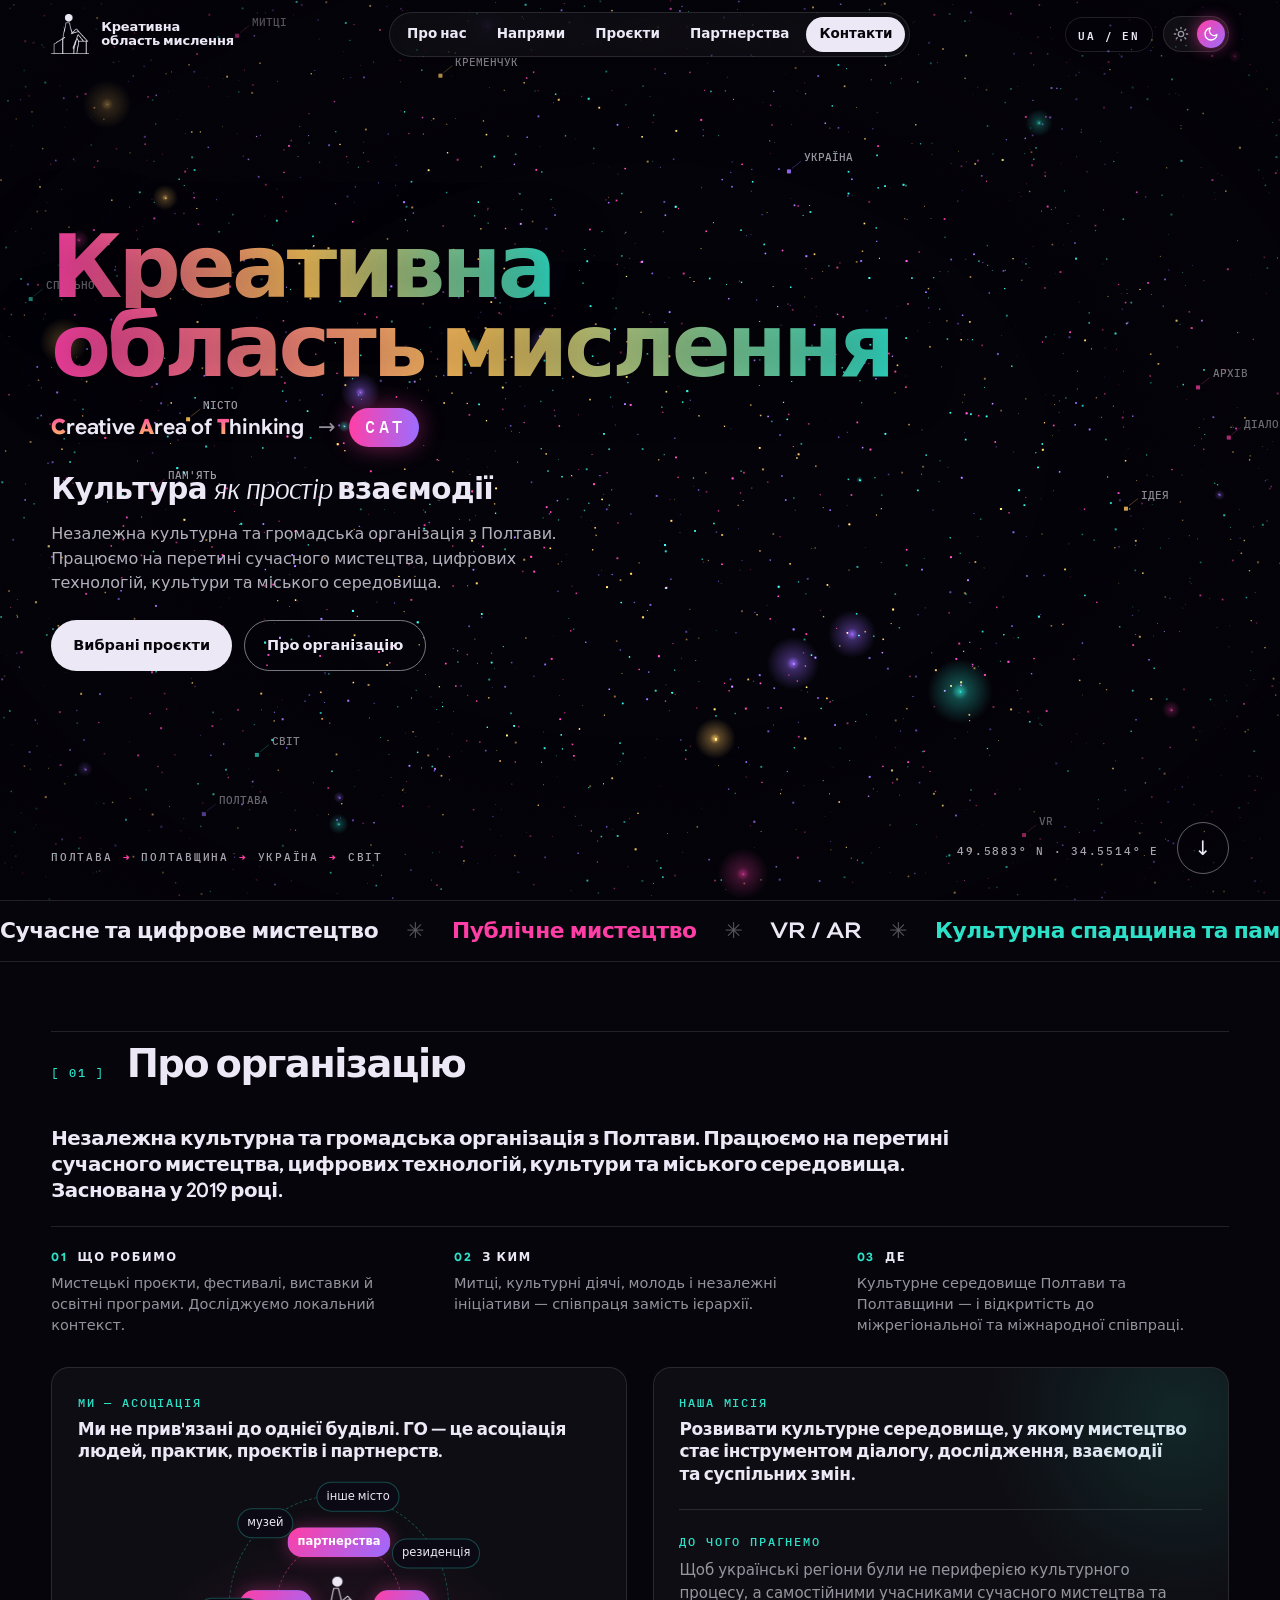
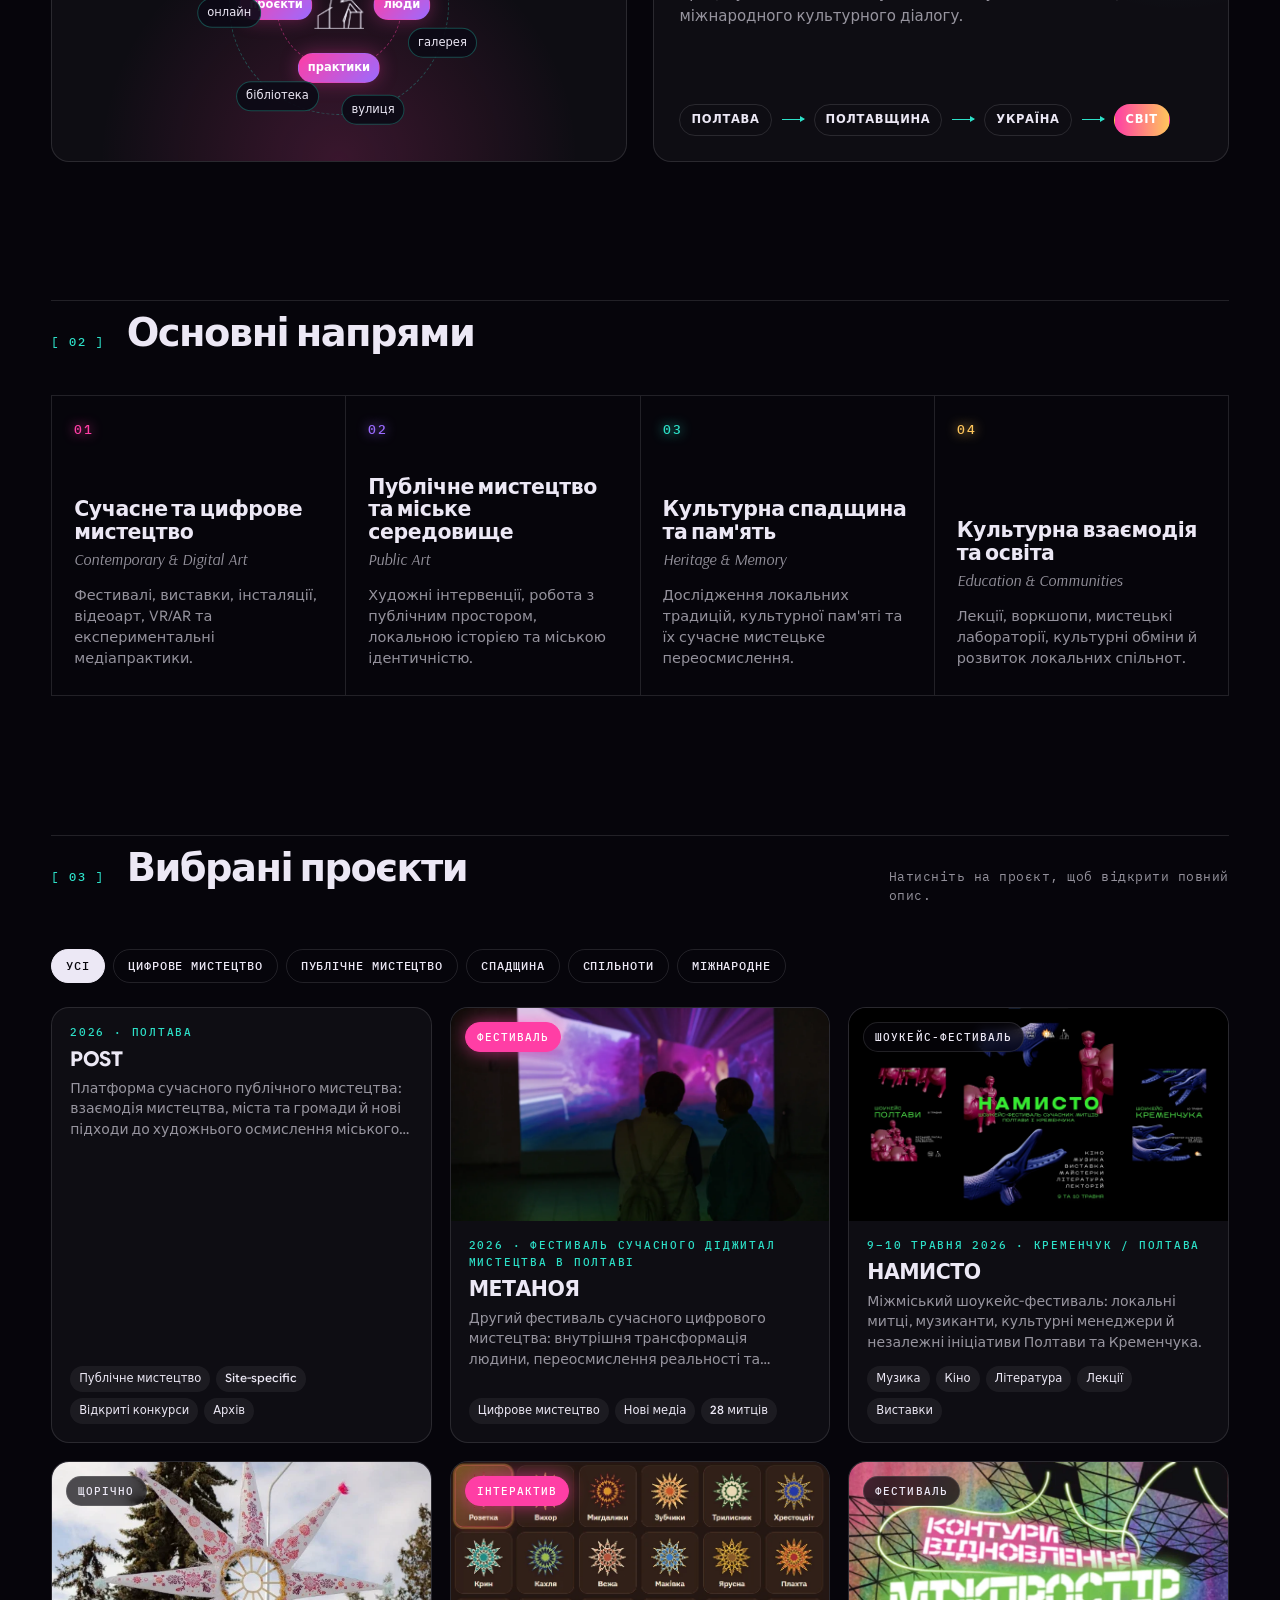
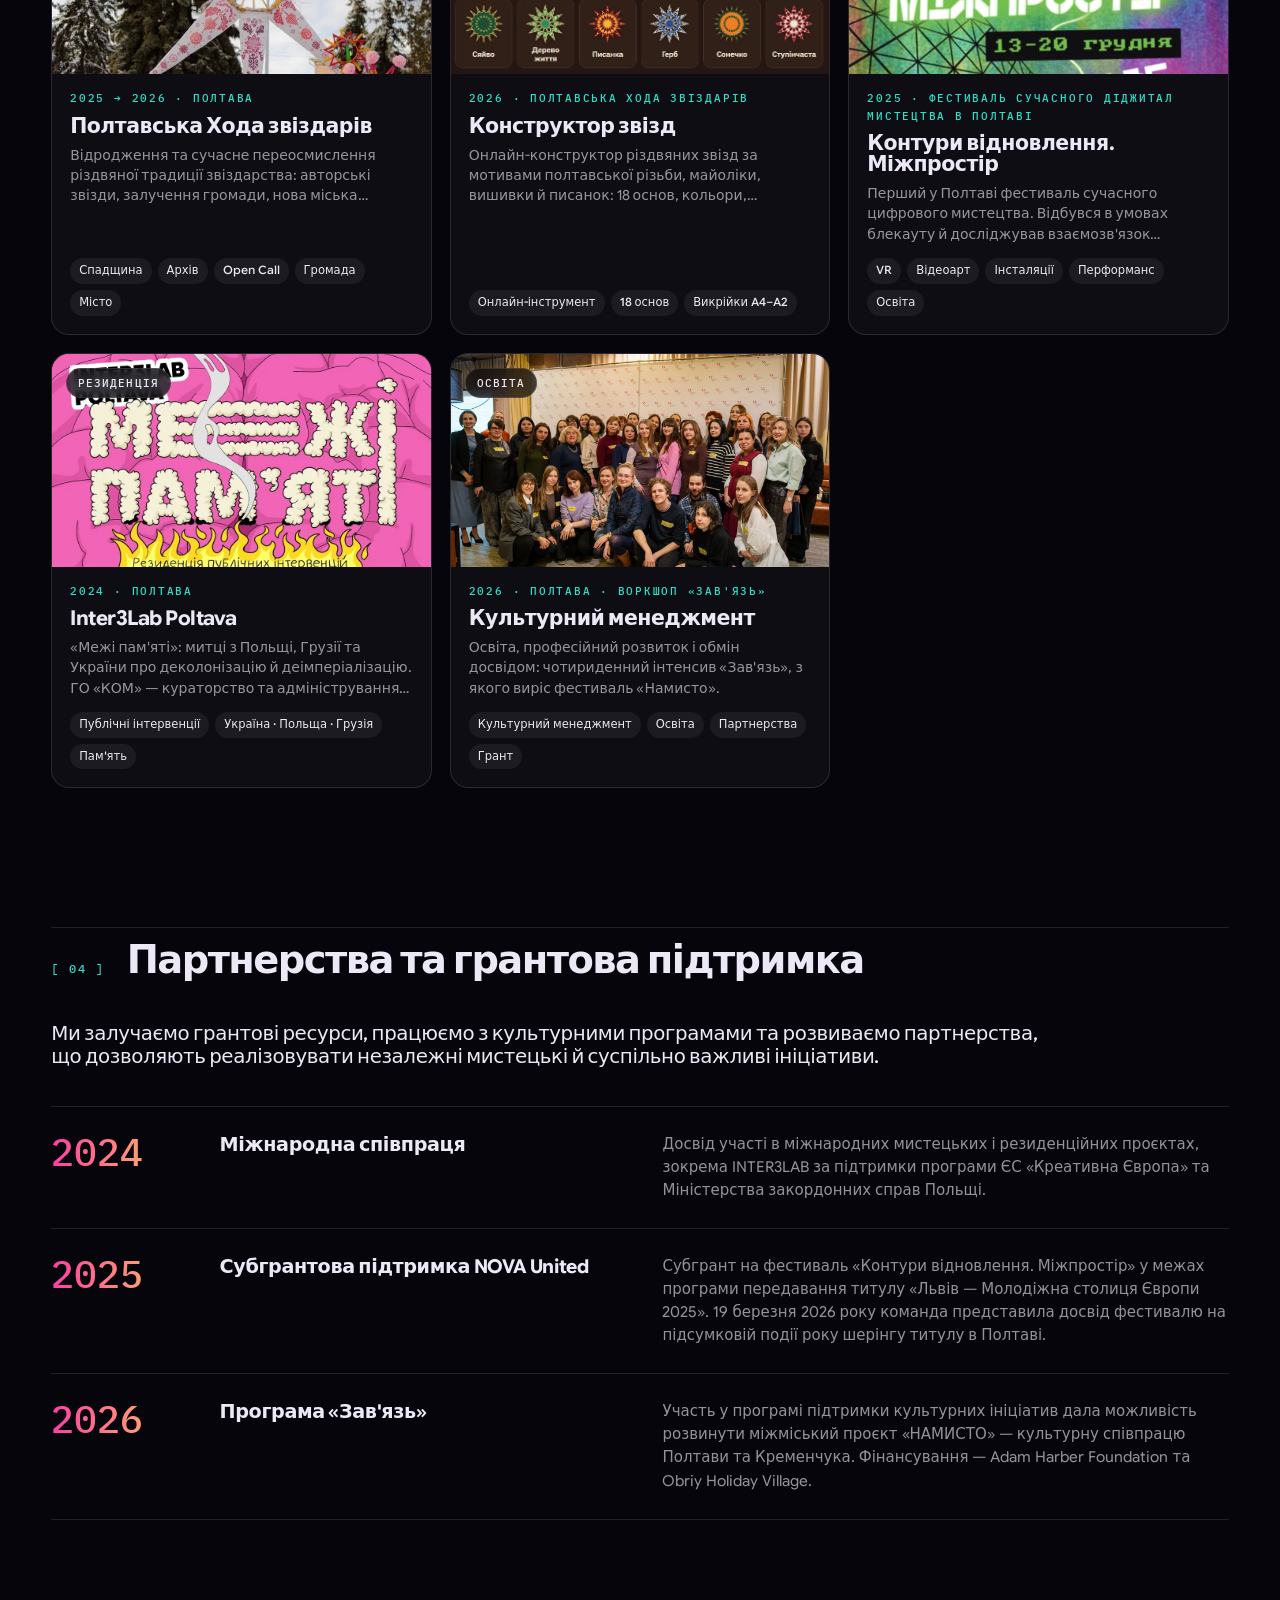
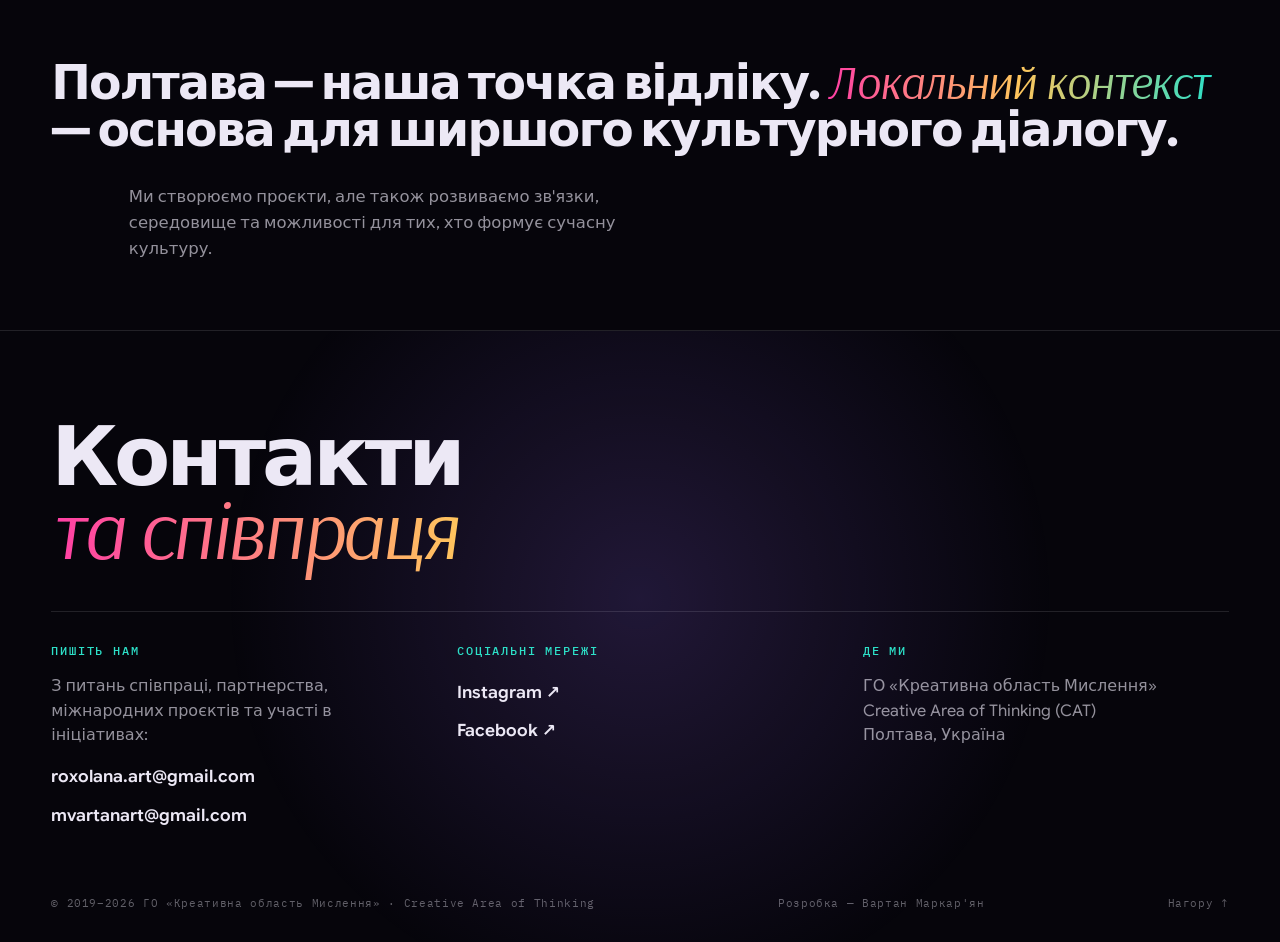
==== commit c7cd3a63: "Add files via upload" ====
--- a/index.html
+++ b/index.html
@@ -1,368 +1,304 @@
-<!DOCTYPE html>
-<html lang="uk" data-theme="dark">
-<head>
-<meta charset="utf-8">
-<meta name="viewport" content="width=device-width, initial-scale=1">
-<title>Креативна область мислення (CAT) — сучасне мистецтво й культурні події в Полтаві</title>
-<meta name="description" content="ГО «Креативна область мислення» (Creative Area of Thinking, CAT) — незалежна культурна організація з Полтави з 2019 року: сучасне та цифрове мистецтво, фестивалі, виставки, публічне мистецтво й культурні події в Полтаві. Куратори — Роксолана Дудка та Вартан Маркар'ян.">
-<meta name="keywords" content="Креативна область мислення, ГО Креативна область мислення, ГО КОМ, CAT, NGO CAT, ngocat, Creative Area of Thinking, Роксолана Дудка, Roksolana Dudka, Вартан Маркар'ян, Вартан Маркарян, Vartan Markarian, Полтава, Poltava, Полтавщина, сучасне мистецтво Полтава, мистецтво Полтави, культура Полтави, культурні події Полтава, події Полтава, афіша Полтава, виставки Полтава, виставка Полтава, галереї Полтави, галерея Полтава, полтавські галереї, артпростір Полтава, Полтавський художній музей, художній музей імені Миколи Ярошенка, бібліотека Котляревського Полтава, К2 АРКА, артпростір Культура Полтава, фестиваль Полтава, фестиваль сучасного мистецтва, фестиваль цифрового мистецтва, Digital Fest Poltava, digital art festival Ukraine, contemporary art Poltava, contemporary art Ukraine, діджитал мистецтво, цифрове мистецтво, медіамистецтво, нові медіа, VR мистецтво, AR, відеоарт, інсталяція, перформанс, публічне мистецтво, public art Poltava, мистецька резиденція, artist residency Ukraine, open call для митців, МЕТАНОЯ, METANOIA, Контури відновлення, Міжпростір, Намисто фестиваль, шоукейс Полтава Кременчук, Кременчук, О'Комова, Двіж Лаб, Полтавська Хода звіздарів, Хода звіздарів, звіздарство, різдвяна зірка, колядування Полтава, Конструктор звізд, POST Полтава, платформа публічного мистецтва, пам'ятник Петру І Полтава, Inter3Lab Poltava, Межі пам'яті, культурна спадщина Полтавщини, неформальна освіта Полтава, культурний менеджмент, Зав'язь, Терени, NOVA United, громадська організація Полтава, культурна організація Полтава, куратори Полтава, художники Полтави, митці Полтави">
-<meta name="author" content="ГО «Креативна область мислення» — Роксолана Дудка, Вартан Маркар'ян">
-<meta name="robots" content="index, follow, max-image-preview:large">
-<link rel="canonical" href="https://ngocat.com/">
-<link rel="alternate" hreflang="uk" href="https://ngocat.com/">
-<link rel="alternate" hreflang="x-default" href="https://ngocat.com/">
-<meta name="geo.region" content="UA-53">
-<meta name="geo.placename" content="Полтава">
-<meta name="geo.position" content="49.5883;34.5514">
-<meta name="ICBM" content="49.5883, 34.5514">
-<meta property="og:type" content="website">
-<meta property="og:site_name" content="Креативна область мислення — CAT">
-<meta property="og:locale" content="uk_UA">
-<meta property="og:url" content="https://ngocat.com/">
-<meta property="og:title" content="Креативна область мислення (CAT) — сучасне мистецтво й культурні події в Полтаві">
-<meta property="og:description" content="ГО «Креативна область мислення» (Creative Area of Thinking, CAT) — незалежна культурна організація з Полтави з 2019 року: сучасне та цифрове мистецтво, фестивалі, виставки, публічне мистецтво й культурні події в Полтаві. Куратори — Роксолана Дудка та Вартан Маркар'ян.">
-<meta property="og:image" content="https://ngocat.com/og-image.jpg">
-<meta property="og:image:width" content="1200">
-<meta property="og:image:height" content="630">
-<meta property="og:image:alt" content="Креативна область мислення — Creative Area of Thinking (CAT), Полтава">
-<meta name="twitter:card" content="summary_large_image">
-<meta name="twitter:title" content="Креативна область мислення (CAT) — сучасне мистецтво й культурні події в Полтаві">
-<meta name="twitter:description" content="ГО «Креативна область мислення» (Creative Area of Thinking, CAT) — незалежна культурна організація з Полтави з 2019 року: сучасне та цифрове мистецтво, фестивалі, виставки, публічне мистецтво й культурні події в Полтаві. Куратори — Роксолана Дудка та Вартан Маркар'ян.">
-<meta name="twitter:image" content="https://ngocat.com/og-image.jpg">
-<script type="application/ld+json">{"@context": "https://schema.org", "@graph": [{"@type": ["Organization", "NGO"], "@id": "https://ngocat.com/#org", "name": "Креативна область мислення", "legalName": "Громадська організація «Креативна область мислення»", "alternateName": ["ГО «Креативна область мислення»", "ГО «КОМ»", "Creative Area of Thinking", "CAT", "NGO CAT", "ngocat"], "url": "https://ngocat.com/", "logo": "https://ngocat.com/favicon-512.png", "image": "https://ngocat.com/og-image.jpg", "foundingDate": "2019", "foundingLocation": {"@type": "Place", "name": "Полтава, Україна"}, "address": {"@type": "PostalAddress", "addressLocality": "Полтава", "addressRegion": "Полтавська область", "addressCountry": "UA"}, "areaServed": ["Полтава", "Полтавська область", "Україна"], "description": "ГО «Креативна область мислення» (Creative Area of Thinking, CAT) — незалежна культурна організація з Полтави з 2019 року: сучасне та цифрове мистецтво, фестивалі, виставки, публічне мистецтво й культурні події в Полтаві. Куратори — Роксолана Дудка та Вартан Маркар'ян.", "email": "roxolana.art@gmail.com", "contactPoint": [{"@type": "ContactPoint", "email": "roxolana.art@gmail.com", "contactType": "general"}, {"@type": "ContactPoint", "email": "mvartanart@gmail.com", "contactType": "partnerships"}], "founder": [{"@id": "https://ngocat.com/#roksolana-dudka"}, {"@id": "https://ngocat.com/#vartan-markarian"}], "member": [{"@id": "https://ngocat.com/#roksolana-dudka"}, {"@id": "https://ngocat.com/#vartan-markarian"}], "knowsAbout": ["сучасне мистецтво", "цифрове мистецтво", "медіамистецтво", "публічне мистецтво", "культурна спадщина", "культурні події в Полтаві", "неформальна освіта", "культурний менеджмент"], "sameAs": ["https://www.instagram.com/cat_ngo_poltava", "https://www.facebook.com/creativeareaofthinking", "https://www.youtube.com/@creativeareaofthinking", "https://digitalfestpoltava.com/"], "event": [{"@id": "https://ngocat.com/proekty/kontury-vidnovlennya/#event"}, {"@id": "https://ngocat.com/proekty/metanoia/#event"}, {"@id": "https://ngocat.com/proekty/namysto/#event"}, {"@id": "https://ngocat.com/proekty/inter3lab-poltava/#event"}]}, {"@type": "WebSite", "@id": "https://ngocat.com/#website", "url": "https://ngocat.com/", "name": "Креативна область мислення — CAT", "alternateName": "ngocat.com", "inLanguage": "uk", "publisher": {"@id": "https://ngocat.com/#org"}}, {"@type": "WebPage", "@id": "https://ngocat.com/#webpage", "url": "https://ngocat.com/", "name": "Креативна область мислення (CAT) — сучасне мистецтво й культурні події в Полтаві", "description": "ГО «Креативна область мислення» (Creative Area of Thinking, CAT) — незалежна культурна організація з Полтави з 2019 року: сучасне та цифрове мистецтво, фестивалі, виставки, публічне мистецтво й культурні події в Полтаві. Куратори — Роксолана Дудка та Вартан Маркар'ян.", "isPartOf": {"@id": "https://ngocat.com/#website"}, "about": {"@id": "https://ngocat.com/#org"}, "inLanguage": "uk", "primaryImageOfPage": "https://ngocat.com/og-image.jpg", "mentions": [{"@id": "https://ngocat.com/#roksolana-dudka"}, {"@id": "https://ngocat.com/#vartan-markarian"}]}, {"@type": "Person", "@id": "https://ngocat.com/#roksolana-dudka", "name": "Роксолана Дудка", "alternateName": ["Roksolana Dudka", "Roxolana Dudka", "roxfolkart"], "jobTitle": "Мисткиня, кураторка, голова ГО «Креативна область мислення»", "image": "https://ngocat.com/img/team-roksolana-dudka.webp", "description": "Мультидисциплінарна мисткиня з Полтави, докторка філософії з дизайну, кандидатка мистецтвознавства. Кураторка Inter3Lab Poltava «Межі пам'яті» (2024), фестивалів «Контури відновлення. Міжпростір» (2025) і «МЕТАНОЯ» (2026).", "homeLocation": {"@type": "Place", "name": "Полтава"}, "worksFor": {"@id": "https://ngocat.com/#org"}, "knowsAbout": ["сучасне мистецтво", "VR", "AR", "відеоарт", "публічне мистецтво", "кураторство"], "sameAs": ["https://www.instagram.com/roxfolkart/", "https://www.facebook.com/Roxolana.art", "https://digitalfestpoltava.com/uchasnyky/roksolana-dudka.html"]}, {"@type": "Person", "@id": "https://ngocat.com/#vartan-markarian", "name": "Вартан Маркар'ян", "alternateName": ["Vartan Markarian", "Вартан Маркарян", "artvartan"], "jobTitle": "Художник нових медіа, куратор, член правління ГО «Креативна область мислення»", "image": "https://ngocat.com/img/team-vartan-markarian.webp", "description": "Міждисциплінарний художник із Полтави: інсталяція, VR, 360-відео, AR, цифрове мистецтво, живопис. Куратор фестивалів «Контури відновлення. Міжпростір» (2025) і «МЕТАНОЯ» (2026).", "homeLocation": {"@type": "Place", "name": "Полтава"}, "worksFor": {"@id": "https://ngocat.com/#org"}, "knowsAbout": ["цифрове мистецтво", "нові медіа", "VR", "інсталяція", "кураторство"], "sameAs": ["https://www.instagram.com/artvartan/", "https://digitalfestpoltava.com/uchasnyky/vartan-markarian.html"]}, {"@type": ["Event", "ExhibitionEvent"], "@id": "https://ngocat.com/proekty/kontury-vidnovlennya/#event", "name": "Контури відновлення. Міжпростір — фестиваль сучасного цифрового мистецтва", "startDate": "2025-12-13", "endDate": "2025-12-20", "eventStatus": "https://schema.org/EventScheduled", "eventAttendanceMode": "https://schema.org/OfflineEventAttendanceMode", "location": {"@type": "Place", "name": "Полтавська обласна універсальна наукова бібліотека імені І. П. Котляревського", "address": {"@type": "PostalAddress", "streetAddress": "вул. Небесної Сотні, 17", "addressLocality": "Полтава", "addressCountry": "UA"}}, "description": "Перший у Полтаві фестиваль сучасного цифрового мистецтва: VR, відеоарт, інсталяції, перформанс, лекції та воркшопи. Відбувся в умовах блекауту на п'яти поверхах обласної бібліотеки.", "url": "https://ngocat.com/proekty/kontury-vidnovlennya/", "image": "https://ngocat.com/img/kontury-1.webp", "organizer": {"@id": "https://ngocat.com/#org"}, "inLanguage": "uk"}, {"@type": ["Event", "ExhibitionEvent"], "@id": "https://ngocat.com/proekty/metanoia/#event", "name": "МЕТАНОЯ / METANOIA — міжнародний фестиваль цифрового мистецтва", "startDate": "2026-10-16", "endDate": "2026-11-01", "eventStatus": "https://schema.org/EventScheduled", "eventAttendanceMode": "https://schema.org/OfflineEventAttendanceMode", "location": {"@type": "Place", "name": "Полтавський художній музей (галерея мистецтв) імені Миколи Ярошенка", "address": {"@type": "PostalAddress", "addressLocality": "Полтава", "addressRegion": "Полтавська область", "addressCountry": "UA"}}, "description": "Другий фестиваль сучасного цифрового мистецтва ГО «Креативна область мислення»: 26 робіт 28 митців з України, Італії, Іспанії, Франції, Німеччини та Польщі — VR/AR, відеоарт, генеративні зображення, інтерактивні системи.", "url": "https://ngocat.com/proekty/metanoia/", "image": "https://ngocat.com/img/fest-1.webp", "organizer": {"@id": "https://ngocat.com/#org"}, "inLanguage": "uk"}, {"@type": ["Event", "ExhibitionEvent"], "@id": "https://ngocat.com/proekty/namysto/#event", "name": "НАМИСТО — шоукейс-фестиваль сучасного мистецтва Полтави й Кременчука", "startDate": "2026-05-09", "endDate": "2026-05-10", "eventStatus": "https://schema.org/EventScheduled", "eventAttendanceMode": "https://schema.org/OfflineEventAttendanceMode", "location": {"@type": "Place", "name": "Міський палац культури (Кременчук) та артпростір «Культура» К2 АРКА (Полтава)", "address": {"@type": "PostalAddress", "addressLocality": "Полтава", "addressRegion": "Полтавська область", "addressCountry": "UA"}}, "description": "Дводенний шоукейс-фестиваль локального сучасного мистецтва: музика, кіно, література, лекції, виставки, майстер-класи. Організатори — «О'Комова», «Двіж Лаб», ГО «Креативна область мислення».", "url": "https://ngocat.com/proekty/namysto/", "image": "https://ngocat.com/img/namysto-hero.webp", "organizer": {"@id": "https://ngocat.com/#org"}, "inLanguage": "uk"}, {"@type": "Event", "@id": "https://ngocat.com/proekty/inter3lab-poltava/#event", "name": "Inter3Lab Poltava «Межі пам'яті» — резиденція публічних інтервенцій", "startDate": "2024-11-02", "endDate": "2024-11-03", "eventStatus": "https://schema.org/EventScheduled", "eventAttendanceMode": "https://schema.org/OfflineEventAttendanceMode", "location": {"@type": "Place", "name": "Полтавська обласна універсальна наукова бібліотека імені І. П. Котляревського та міський простір Полтави", "address": {"@type": "PostalAddress", "addressLocality": "Полтава", "addressRegion": "Полтавська область", "addressCountry": "UA"}}, "description": "Міжнародна мистецька резиденція публічних інтервенцій: 24 мистецькі проєкти, митці з України, Польщі та Грузії, артпрогулянка містом.", "url": "https://ngocat.com/proekty/inter3lab-poltava/", "image": "https://ngocat.com/img/inter3lab-poster.webp", "organizer": {"@id": "https://ngocat.com/#org"}, "inLanguage": "uk"}, {"@type": "CreativeWork", "@id": "https://ngocat.com/proekty/post/#work", "name": "POST — платформа сучасного публічного мистецтва", "url": "https://ngocat.com/proekty/post/", "description": "Довгострокова платформа сучасного публічного мистецтва на місці колишнього пам'ятника Петру І в Полтаві: тимчасові інсталяції, site-specific мистецтво, відкриті конкурси, архів.", "creator": [{"@id": "https://ngocat.com/#roksolana-dudka"}, {"@id": "https://ngocat.com/#vartan-markarian"}], "publisher": {"@id": "https://ngocat.com/#org"}, "locationCreated": {"@type": "Place", "name": "Полтава"}}, {"@type": "CreativeWork", "@id": "https://ngocat.com/proekty/hoda-zvizdariv/#work", "name": "Полтавська Хода звіздарів", "url": "https://ngocat.com/proekty/hoda-zvizdariv/", "image": "https://ngocat.com/img/hoda-star.webp", "description": "Культурна ініціатива з відродження та сучасного переосмислення різдвяної традиції звіздарства на Полтавщині: авторські зірки, колядування, хода вулицями Полтави, архів «Коляди» 1995 року.", "publisher": {"@id": "https://ngocat.com/#org"}, "locationCreated": {"@type": "Place", "name": "Полтава"}}, {"@type": "WebApplication", "@id": "https://ngocat.com/constructorzvizd/#app", "name": "Конструктор звізд", "url": "https://ngocat.com/constructorzvizd/", "applicationCategory": "DesignApplication", "operatingSystem": "Web", "offers": {"@type": "Offer", "price": "0", "priceCurrency": "UAH"}, "description": "Онлайн-конструктор різдвяних звізд за мотивами полтавської різьби, майоліки, вишивки й писанок: 18 основ, кольори, прикраси, викрійки A4, A3 і A2, об'ємна паперова звізда.", "publisher": {"@id": "https://ngocat.com/#org"}}, {"@type": "Course", "@id": "https://ngocat.com/proekty/zavyaz/#course", "name": "«Зав'язь» — воркшоп для культурних діячів", "url": "https://ngocat.com/proekty/zavyaz/", "description": "Чотириденний інтенсив культурної агенції «Терени» в Полтаві: культурний менеджмент, фінансування, партнерства, комунікації. Проєкт «Намисто» став одним із трьох переможців.", "provider": {"@type": "Organization", "name": "Культурна агенція «Терени»"}}]}</script>
-<script>
-  // тема до першого малювання — без «спалаху»
-  (function () {
-    var t = null; try { t = localStorage.getItem('kom-theme'); } catch (e) {}
-    document.documentElement.setAttribute('data-theme', t === 'light' ? 'light' : 'dark');
-  })();
-</script>
-<meta name="theme-color" content="#06050B">
-<link rel="icon" href="favicon.ico" sizes="any">
-<link rel="icon" type="image/png" sizes="32x32" href="favicon-32.png">
-<link rel="icon" type="image/png" sizes="192x192" href="favicon-192.png">
-<link rel="apple-touch-icon" href="apple-touch-icon.png">
-<link rel="preconnect" href="https://fonts.googleapis.com">
-<link rel="preconnect" href="https://fonts.gstatic.com" crossorigin>
-<link href="https://fonts.googleapis.com/css2?family=Arsenal:ital,wght@0,400;0,700;1,400;1,700&family=IBM+Plex+Mono:wght@400;500&display=swap" rel="stylesheet">
-<link rel="stylesheet" href="css/style.css?v=49">
-<link rel="stylesheet" href="css/nebula.css?v=49">
-</head>
-<body>
-<div class="cursor-glow" id="cursorGlow" aria-hidden="true"></div>
-
-<header class="nav" id="nav">
-  <a href="#top" class="logo" aria-label="Креативна область мислення — на початок">
-    <span class="logo-img" aria-hidden="true"><span class="lg-body"></span><span class="lg-sun"></span></span>
-    <span class="logo-text">Креативна<br>область мислення</span>
-  </a>
-  <nav class="nav-links" id="navLinks">
-    <a href="#about">Про нас</a>
-    <a href="#directions">Напрями</a>
-    <a href="#projects">Проєкти</a>
-    <a href="#team">Команда</a>
-    <a href="#partners">Партнерства</a>
-    <a href="#contacts">Контакти</a>
-  </nav>
-  <div class="nav-right">
-    <button class="lang" type="button" title="Англійська версія — згодом">UA / EN</button>
-    <button class="theme-toggle" id="themeToggle" type="button" aria-label="Перемкнути світлу / темну тему" title="Світла / темна тема">
-      <span class="knob" aria-hidden="true"></span>
-      <svg class="i-sun" viewBox="0 0 24 24" fill="none" stroke="currentColor" stroke-width="2" stroke-linecap="round" aria-hidden="true"><circle cx="12" cy="12" r="4"/><path d="M12 2v2M12 20v2M4.9 4.9l1.4 1.4M17.7 17.7l1.4 1.4M2 12h2M20 12h2M4.9 19.1l1.4-1.4M17.7 6.3l1.4-1.4"/></svg>
-      <svg class="i-moon" viewBox="0 0 24 24" fill="none" stroke="currentColor" stroke-width="2" stroke-linecap="round" stroke-linejoin="round" aria-hidden="true"><path d="M21 12.8A9 9 0 1 1 11.2 3a7 7 0 0 0 9.8 9.8z"/></svg>
-    </button>
-    <button class="burger" id="burger" aria-label="Меню" aria-expanded="false"><span></span><span></span></button>
-  </div>
-</header>
-
-<main id="top">
-
-<!-- HERO -->
-<section class="hero">
-  <canvas id="field" aria-hidden="true"></canvas>
-  <div class="hud hud-br" aria-hidden="true">49.5883° N · 34.5514° E</div>
-  <div class="hero-inner">
-    <h1 class="hero-title hero-name">
-      <span class="ln">Креативна</span>
-      <span class="ln">область мислення</span>
-    </h1>
-    <p class="hero-cat" aria-label="Creative Area of Thinking — CAT"><span class="cat-full"><b>C</b>reative <b>A</b>rea of <b>T</b>hinking</span><span class="cat-arrow" aria-hidden="true">→</span><span class="cat-badge">CAT</span></p>
-    <p class="hero-slogan">Культура <em>як простір</em> взаємодії</p>
-    <p class="hero-sub">Незалежна культурна та громадська організація з Полтави. Працюємо на перетині сучасного мистецтва, цифрових технологій, культури та міського середовища.</p>
-    <div class="hero-cta">
-      <a href="#projects" class="btn btn-solid">Вибрані проєкти</a>
-      <a href="#about" class="btn btn-line">Про організацію</a>
-    </div>
-  </div>
-  <div class="hero-geo" aria-label="Наша географія">
-    <span>Полтава</span><b>→</b><span>Полтавщина</span><b>→</b><span>Україна</span><b>→</b><span>світ</span>
-  </div>
-  <a href="#about" class="scroll-hint" aria-label="Гортати вниз">↓</a>
-</section>
-
-<!-- TICKER -->
-<div class="ticker" aria-hidden="true">
-  <div class="ticker-track">
-    <span>Сучасне та цифрове мистецтво</span><span>✳</span><span>Публічне мистецтво</span><span>✳</span><span>VR / AR</span><span>✳</span><span>Культурна спадщина та пам'ять</span><span>✳</span><span>Освіта</span><span>✳</span><span>Культурна взаємодія</span><span>✳</span>
-    <span>Сучасне та цифрове мистецтво</span><span>✳</span><span>Публічне мистецтво</span><span>✳</span><span>VR / AR</span><span>✳</span><span>Культурна спадщина та пам'ять</span><span>✳</span><span>Освіта</span><span>✳</span><span>Культурна взаємодія</span><span>✳</span>
-  </div>
-</div>
-
-<!-- ABOUT -->
-<section class="section about" id="about">
-  <div class="wrap">
-    <div class="sec-head">
-      <span class="sec-num">01</span>
-      <h2>Про організацію</h2>
-    </div>
-
-    <div class="ab-intro reveal">
-      <p class="ab-statement">Незалежна культурна та громадська організація з&nbsp;Полтави. Працюємо на перетині <span class="hl">сучасного мистецтва</span>, <span class="hl">цифрових технологій</span>, культури та <span class="hl">міського середовища</span>. Заснована у&nbsp;2019&nbsp;році.</p>
-    </div>
-
-    <div class="ab-facts reveal">
-      <div class="ab-fact"><span class="ab-k"><i>01</i> Що робимо</span><p>Мистецькі проєкти, фестивалі, виставки й освітні програми. Досліджуємо локальний контекст.</p></div>
-      <div class="ab-fact"><span class="ab-k"><i>02</i> З ким</span><p>Митці, культурні діячі, молодь і незалежні ініціативи — співпраця замість ієрархії.</p></div>
-      <div class="ab-fact"><span class="ab-k"><i>03</i> Де</span><p>Культурне середовище Полтави та Полтавщини — і відкритість до міжрегіональної та міжнародної співпраці.</p></div>
-    </div>
-
-    <div class="ab-split">
-      <article class="ab-card ab-assoc reveal">
-        <p class="eyebrow">Ми — асоціація</p>
-        <h3>Ми не прив'язані до однієї будівлі. ГО — це асоціація людей, практик, проєктів і&nbsp;партнерств.</h3>
-        <div class="orbit" aria-hidden="true">
-          <div class="orb-line orb-line-1"></div>
-          <div class="orb-line orb-line-2"></div>
-          <div class="orb-core"><span class="lg-body"></span><span class="lg-sun"></span></div>
-          <div class="orb-ring orb-inner">
-            <span class="node" style="--a:0deg"><b>люди</b></span>
-            <span class="node" style="--a:90deg"><b>практики</b></span>
-            <span class="node" style="--a:180deg"><b>проєкти</b></span>
-            <span class="node" style="--a:270deg"><b>партнерства</b></span>
-          </div>
-          <div class="orb-ring orb-outer">
-            <span class="node" style="--a:20deg"><b>галерея</b></span>
-            <span class="node" style="--a:72deg"><b>вулиця</b></span>
-            <span class="node" style="--a:124deg"><b>бібліотека</b></span>
-            <span class="node" style="--a:176deg"><b>онлайн</b></span>
-            <span class="node" style="--a:228deg"><b>музей</b></span>
-            <span class="node" style="--a:280deg"><b>інше місто</b></span>
-            <span class="node" style="--a:332deg"><b>резиденція</b></span>
-          </div>
-        </div>
-      </article>
-
-      <article class="ab-card ab-mission reveal">
-        <p class="eyebrow">Наша місія</p>
-        <h3>Розвивати культурне середовище, у якому мистецтво стає інструментом діалогу, дослідження, взаємодії та&nbsp;суспільних змін.</h3>
-        <div class="ab-divider"></div>
-        <p class="eyebrow">До чого прагнемо</p>
-        <p class="ab-text">Щоб українські регіони були не периферією культурного процесу, а самостійними учасниками сучасного мистецтва та міжнародного культурного діалогу.</p>
-        <div class="ab-route" aria-label="Наша географія">
-          <span>Полтава</span><i></i><span>Полтавщина</span><i></i><span>Україна</span><i></i><span>світ</span>
-        </div>
-      </article>
-    </div>
-  </div>
-</section>
-
-<!-- DIRECTIONS -->
-<section class="section directions" id="directions">
-  <div class="wrap">
-    <div class="sec-head">
-      <span class="sec-num">02</span>
-      <h2>Основні напрями</h2>
-    </div>
-    <div class="dir-grid dir-4">
-      <article class="dir" style="--c:var(--c1)"><span class="dir-n">01</span><h3>Сучасне та цифрове мистецтво</h3><p class="dir-en">Contemporary &amp; Digital Art</p><p class="dir-d">Фестивалі, виставки, інсталяції, відеоарт, VR/AR та експериментальні медіапрактики.</p></article>
-      <article class="dir" style="--c:var(--c2)"><span class="dir-n">02</span><h3>Публічне мистецтво та міське середовище</h3><p class="dir-en">Public Art</p><p class="dir-d">Художні інтервенції, робота з публічним простором, локальною історією та міською ідентичністю.</p></article>
-      <article class="dir" style="--c:var(--c3)"><span class="dir-n">03</span><h3>Культурна спадщина та пам'ять</h3><p class="dir-en">Heritage &amp; Memory</p><p class="dir-d">Дослідження локальних традицій, культурної пам'яті та їх сучасне мистецьке переосмислення.</p></article>
-      <article class="dir" style="--c:var(--c4)"><span class="dir-n">04</span><h3>Культурна взаємодія та освіта</h3><p class="dir-en">Education &amp; Communities</p><p class="dir-d">Лекції, воркшопи, мистецькі лабораторії, культурні обміни й розвиток локальних спільнот.</p></article>
-    </div>
-  </div>
-</section>
-
-<!-- PROJECTS -->
-<section class="section projects" id="projects">
-  <div class="wrap">
-    <div class="sec-head">
-      <span class="sec-num">03</span>
-      <h2>Вибрані проєкти</h2>
-      <p class="sec-note">Натисніть на проєкт, щоб відкрити повний опис.</p>
-    </div>
-    <div class="filters" id="filters">
-      <button class="on" data-f="all">Усі</button>
-      <button data-f="digital">Цифрове мистецтво</button>
-      <button data-f="public">Публічне мистецтво</button>
-      <button data-f="heritage">Спадщина</button>
-      <button data-f="community">Спільноти</button>
-      <button data-f="intl">Міжнародне</button>
-    </div>
-    <div class="proj-grid" id="projGrid"></div>
-  </div>
-</section>
-
-<!-- TEAM -->
-<section class="section team-sec" id="team">
-  <div class="wrap">
-    <div class="sec-head">
-      <span class="sec-num">04</span>
-      <h2>Команда</h2>
-      <p class="sec-note">Співзасновники, куратори та художники ГО «Креативна область мислення» (Creative Area of Thinking, CAT).</p>
-    </div>
-    <div class="team-row">
-      <article class="member reveal" itemscope itemtype="https://schema.org/Person">
-        <img class="member-ph" src="img/team-roksolana-dudka.webp" alt="Роксолана Дудка (Roksolana Dudka) — мисткиня і кураторка, Полтава" loading="lazy" width="800" height="1000" itemprop="image">
-        <div class="member-body">
-          <p class="eyebrow">Голова ГО · кураторка</p>
-          <h3 itemprop="name">Роксолана Дудка</h3>
-          <p class="member-en" itemprop="alternateName">Roksolana Dudka</p>
-          <p itemprop="description">Мультидисциплінарна мисткиня з Полтави, докторка філософії з дизайну, кандидатка мистецтвознавства, доцентка кафедри архітектури та дизайну Луцького національного технічного університету. Працює з живописом, керамікою, VR / AR та відеоартом, створює проєкти в публічному просторі, інсталяції та партисипативні мистецькі проєкти.</p>
-          <p>Кураторка резиденції «Межі пам'яті» Inter3Lab Poltava (2024) та фестивалів сучасного цифрового мистецтва «Контури відновлення. Міжпростір» (2025) і «МЕТАНОЯ» (2026). Співавторка концепції платформи публічного мистецтва POST, авторка робіт «Ракета» та серії «Folk.exe», центральної зірки «Полтавської Ходи звіздарів».</p>
-          <p class="member-en-text" lang="en">Multidisciplinary artist and curator from Poltava, Ukraine — painting, ceramics, VR / AR, video art and public art. Curator of Inter3Lab Poltava “Borders of Memory” (2024), the digital art festivals “Contours of Restoration. Interspace” (2025) and METANOIA (2026).</p>
-          <a class="member-link" href="https://www.instagram.com/roxfolkart/" target="_blank" rel="noopener" itemprop="sameAs">Instagram · @roxfolkart ↗</a>
-        </div>
-      </article>
-      <article class="member reveal" itemscope itemtype="https://schema.org/Person">
-        <img class="member-ph" src="img/team-vartan-markarian.webp" alt="Вартан Маркар'ян (Vartan Markarian) — художник нових медіа і куратор, Полтава" loading="lazy" width="800" height="1000" itemprop="image">
-        <div class="member-body">
-          <p class="eyebrow">Правління ГО · куратор</p>
-          <h3 itemprop="name">Вартан Маркар'ян</h3>
-          <p class="member-en" itemprop="alternateName">Vartan Markarian</p>
-          <p itemprop="description">Міждисциплінарний художник із Полтави: інсталяція, нові медіа (VR-імерсивне та 360-відео, AR, цифрове мистецтво), живопис. Поєднує мистецтво, дослідження та цифрові технології для вивчення екологічних і культурних процесів — пам'яті, змінюваності ландшафтів, руйнування та відновлення.</p>
-          <p>Куратор фестивалів сучасного цифрового мистецтва «Контури відновлення. Міжпростір» (2025) і «МЕТАНОЯ» (2026), співавтор концепції POST, автор відеороботи «Горизонти зникнення» та інсталяції «Межа тиші».</p>
-          <p class="member-en-text" lang="en">Interdisciplinary new media artist from Poltava, Ukraine — installation, VR, 360-video, AR, digital art and painting. Curator of the digital art festivals “Contours of Restoration. Interspace” (2025) and METANOIA (2026).</p>
-          <a class="member-link" href="https://www.instagram.com/artvartan/" target="_blank" rel="noopener" itemprop="sameAs">Instagram · @artvartan ↗</a>
-        </div>
-      </article>
-    </div>
-  </div>
-</section>
-
-<!-- PARTNERS / GRANTS -->
-<section class="section partners" id="partners">
-  <div class="wrap">
-    <div class="sec-head">
-      <span class="sec-num">05</span>
-      <h2>Партнерства та грантова підтримка</h2>
-    </div>
-    <p class="lead reveal" style="max-width:1000px;margin-bottom:clamp(40px,5vw,70px)">Ми залучаємо грантові ресурси, працюємо з культурними програмами та розвиваємо партнерства, що дозволяють реалізовувати незалежні мистецькі й суспільно важливі ініціативи.</p>
-    <div class="grants">
-      <article class="grant">
-        <span class="grant-y">2024</span>
-        <h3>Міжнародна співпраця</h3>
-        <p>Досвід участі в міжнародних мистецьких і резиденційних проєктах, зокрема INTER3LAB за підтримки програми ЄС «Креативна Європа» та Міністерства закордонних справ Польщі.</p>
-      </article>
-      <article class="grant">
-        <span class="grant-y">2025</span>
-        <h3>Субгрантова підтримка NOVA United</h3>
-        <p>Субгрант на фестиваль «Контури відновлення. Міжпростір» у межах програми передавання титулу «Львів — Молодіжна столиця Європи 2025». 19 березня 2026 року команда представила досвід фестивалю на підсумковій події року шерінгу титулу в Полтаві.</p>
-      </article>
-      <article class="grant">
-        <span class="grant-y">2026</span>
-        <h3>Програма «Зав'язь»</h3>
-        <p>Участь у програмі підтримки культурних ініціатив дала можливість розвинути міжміський проєкт «НАМИСТО» — культурну співпрацю Полтави та Кременчука. Фінансування — Adam Harber Foundation та Obriy Holiday Village.</p>
-      </article>
-    </div>
-  </div>
-</section>
-
-<!-- CLOSING QUOTE -->
-<section class="section strength closing">
-  <div class="wrap">
-    <blockquote class="reveal">
-      <p>Полтава — наша точка відліку. <em>Локальний контекст</em> — основа для ширшого культурного діалогу.</p>
-    </blockquote>
-    <div class="strength-cols reveal">
-      <p>Ми створюємо проєкти, але також розвиваємо зв'язки, середовище та можливості для тих, хто формує сучасну культуру.</p>
-    </div>
-  </div>
-</section>
-
-<!-- CONTACTS -->
-<section class="contacts" id="contacts">
-  <div class="wrap contacts-inner">
-    <h2 class="contacts-title">Контакти<br><em>та співпраця</em></h2>
-    <div class="contacts-cols">
-      <div>
-        <p class="eyebrow light">Пишіть нам</p>
-        <p style="margin-bottom:10px">З питань співпраці, партнерства, міжнародних проєктів та участі в ініціативах:</p>
-        <a class="c-link" href="mailto:roxolana.art@gmail.com">roxolana.art@gmail.com</a>
-        <a class="c-link" href="mailto:mvartanart@gmail.com">mvartanart@gmail.com</a>
-      </div>
-      <div>
-        <p class="eyebrow light">Соціальні мережі</p>
-        <a class="c-link" href="https://www.instagram.com/cat_ngo_poltava" target="_blank" rel="noopener">Instagram ↗</a>
-        <a class="c-link" href="https://www.facebook.com/creativeareaofthinking" target="_blank" rel="noopener">Facebook ↗</a>
-      </div>
-      <div>
-        <p class="eyebrow light">Де ми</p>
-        <p>ГО «Креативна область Мислення»<br>Creative Area of Thinking (CAT)<br>Полтава, Україна</p>
-      </div>
-    </div>
-  </div>
-  <nav class="seo-links wrap" aria-label="Проєкти та місця">
-    <div>
-      <p class="eyebrow light">Проєкти</p>
-      <ul>
-        <li><a href="proekty/post/">POST — платформа сучасного публічного мистецтва, Полтава</a></li>
-        <li><a href="proekty/metanoia/">МЕТАНОЯ / METANOIA — фестиваль цифрового мистецтва 2026</a></li>
-        <li><a href="proekty/namysto/">НАМИСТО — шоукейс-фестиваль Полтави й Кременчука</a></li>
-        <li><a href="proekty/hoda-zvizdariv/">Полтавська Хода звіздарів</a></li>
-        <li><a href="constructorzvizd/">Конструктор звізд</a></li>
-        <li><a href="proekty/kontury-vidnovlennya/">Контури відновлення. Міжпростір — фестиваль 2025</a></li>
-        <li><a href="proekty/inter3lab-poltava/">Inter3Lab Poltava «Межі пам'яті» — резиденція 2024</a></li>
-        <li><a href="proekty/zavyaz/">Культурний менеджмент · воркшоп «Зав'язь»</a></li>
-      </ul>
-    </div>
-    <div>
-      <p class="eyebrow light">Де ми працювали в Полтаві</p>
-      <ul class="places">
-        <li>Полтавський художній музей (галерея мистецтв) імені Миколи Ярошенка</li>
-        <li>Полтавська обласна універсальна наукова бібліотека ім. І. П. Котляревського</li>
-        <li>Артпростір «Культура» (К2 АРКА)</li>
-        <li>Площа Свободи, філармонія, Молодіжний клуб, міський сад — артпрогулянка Inter3Lab</li>
-        <li>Територія колишнього пам'ятника Петру І — платформа POST</li>
-        <li>Міський палац культури, Кременчук</li>
-      </ul>
-    </div>
-  </nav>
-  <footer class="foot wrap">
-    <span>© 2019–2026 ГО «Креативна область Мислення» · Creative Area of Thinking</span>
-    <span class="foot-dev">Розробка — Вартан Маркар'ян</span>
-    <a href="#top">Нагору ↑</a>
-  </footer>
-</section>
-
-</main>
-
-<!-- PROJECT DRAWER -->
-<div class="drawer" id="drawer" aria-hidden="true">
-  <div class="drawer-bg" data-close></div>
-  <article class="drawer-panel" role="dialog" aria-modal="true" aria-labelledby="dTitle">
-    <button class="drawer-close" data-close aria-label="Закрити">✕</button>
-    <div class="drawer-media" id="dMedia"></div>
-    <div class="drawer-body">
-      <p class="d-meta" id="dMeta"></p>
-      <h2 id="dTitle"></h2>
-      <div class="d-links d-links-top" id="dLinksTop"></div>
-      <p class="d-lead" id="dLead"></p>
-      <div id="dText"></div>
-      <div class="d-tags" id="dTags"></div>
-      <div class="d-links" id="dLinks"></div>
-    </div>
-  </article>
-</div>
-
-<div class="lightbox" id="lightbox" role="dialog" aria-modal="true" aria-label="Перегляд фото">
-  <button class="lb-close" aria-label="Закрити">✕</button>
-  <button class="lb-prev" aria-label="Попереднє фото">←</button>
-  <img alt="">
-  <button class="lb-next" aria-label="Наступне фото">→</button>
-  <span class="lb-count"></span>
-</div>
-
-<script src="js/main.js?v=49"></script>
-<script data-goatcounter="https://ngocat.goatcounter.com/count" async src="//gc.zgo.at/count.js"></script>
-</body>
-</html>
+<!DOCTYPE html>
+<html lang="uk" data-theme="dark">
+<head>
+<meta charset="utf-8">
+<meta name="viewport" content="width=device-width, initial-scale=1">
+<title>Креативна область мислення (CAT) — сучасне мистецтво й культурні події в Полтаві</title>
+<meta name="description" content="ГО «Креативна область мислення» (Creative Area of Thinking, CAT) — незалежна культурна організація з Полтави з 2019 року: сучасне та цифрове мистецтво, фестивалі, виставки, публічне мистецтво й культурні події в Полтаві. Куратори — Роксолана Дудка та Вартан Маркар'ян.">
+<meta name="keywords" content="Креативна область мислення, ГО Креативна область мислення, ГО КОМ, CAT, NGO CAT, ngocat, Creative Area of Thinking, Роксолана Дудка, Roksolana Dudka, Вартан Маркар'ян, Вартан Маркарян, Vartan Markarian, Полтава, Poltava, Полтавщина, сучасне мистецтво Полтава, мистецтво Полтави, культура Полтави, культурні події Полтава, події Полтава, афіша Полтава, виставки Полтава, виставка Полтава, галереї Полтави, галерея Полтава, полтавські галереї, артпростір Полтава, Полтавський художній музей, художній музей імені Миколи Ярошенка, бібліотека Котляревського Полтава, К2 АРКА, артпростір Культура Полтава, фестиваль Полтава, фестиваль сучасного мистецтва, фестиваль цифрового мистецтва, Digital Fest Poltava, digital art festival Ukraine, contemporary art Poltava, contemporary art Ukraine, діджитал мистецтво, цифрове мистецтво, медіамистецтво, нові медіа, VR мистецтво, AR, відеоарт, інсталяція, перформанс, публічне мистецтво, public art Poltava, мистецька резиденція, artist residency Ukraine, open call для митців, МЕТАНОЯ, METANOIA, Контури відновлення, Міжпростір, Намисто фестиваль, шоукейс Полтава Кременчук, Кременчук, О'Комова, Двіж Лаб, Полтавська Хода звіздарів, Хода звіздарів, звіздарство, різдвяна зірка, колядування Полтава, Конструктор звізд, POST Полтава, платформа публічного мистецтва, пам'ятник Петру І Полтава, Inter3Lab Poltava, Межі пам'яті, культурна спадщина Полтавщини, неформальна освіта Полтава, культурний менеджмент, Зав'язь, Терени, NOVA United, громадська організація Полтава, культурна організація Полтава, куратори Полтава, художники Полтави, митці Полтави">
+<meta name="author" content="ГО «Креативна область мислення» — Роксолана Дудка, Вартан Маркар'ян">
+<meta name="robots" content="index, follow, max-image-preview:large">
+<link rel="canonical" href="https://ngocat.com/">
+<link rel="alternate" hreflang="uk" href="https://ngocat.com/">
+<link rel="alternate" hreflang="x-default" href="https://ngocat.com/">
+<meta name="geo.region" content="UA-53">
+<meta name="geo.placename" content="Полтава">
+<meta name="geo.position" content="49.5883;34.5514">
+<meta name="ICBM" content="49.5883, 34.5514">
+<meta property="og:type" content="website">
+<meta property="og:site_name" content="Креативна область мислення — CAT">
+<meta property="og:locale" content="uk_UA">
+<meta property="og:url" content="https://ngocat.com/">
+<meta property="og:title" content="Креативна область мислення (CAT) — сучасне мистецтво й культурні події в Полтаві">
+<meta property="og:description" content="ГО «Креативна область мислення» (Creative Area of Thinking, CAT) — незалежна культурна організація з Полтави з 2019 року: сучасне та цифрове мистецтво, фестивалі, виставки, публічне мистецтво й культурні події в Полтаві. Куратори — Роксолана Дудка та Вартан Маркар'ян.">
+<meta property="og:image" content="https://ngocat.com/og-image.jpg">
+<meta property="og:image:width" content="1200">
+<meta property="og:image:height" content="630">
+<meta property="og:image:alt" content="Креативна область мислення — Creative Area of Thinking (CAT), Полтава">
+<meta name="twitter:card" content="summary_large_image">
+<meta name="twitter:title" content="Креативна область мислення (CAT) — сучасне мистецтво й культурні події в Полтаві">
+<meta name="twitter:description" content="ГО «Креативна область мислення» (Creative Area of Thinking, CAT) — незалежна культурна організація з Полтави з 2019 року: сучасне та цифрове мистецтво, фестивалі, виставки, публічне мистецтво й культурні події в Полтаві. Куратори — Роксолана Дудка та Вартан Маркар'ян.">
+<meta name="twitter:image" content="https://ngocat.com/og-image.jpg">
+<script type="application/ld+json">{"@context": "https://schema.org", "@graph": [{"@type": ["Organization", "NGO"], "@id": "https://ngocat.com/#org", "name": "Креативна область мислення", "legalName": "Громадська організація «Креативна область мислення»", "alternateName": ["ГО «Креативна область мислення»", "ГО «КОМ»", "Creative Area of Thinking", "CAT", "NGO CAT", "ngocat"], "url": "https://ngocat.com/", "logo": "https://ngocat.com/favicon-512.png", "image": "https://ngocat.com/og-image.jpg", "foundingDate": "2019", "foundingLocation": {"@type": "Place", "name": "Полтава, Україна"}, "address": {"@type": "PostalAddress", "addressLocality": "Полтава", "addressRegion": "Полтавська область", "addressCountry": "UA"}, "areaServed": ["Полтава", "Полтавська область", "Україна"], "description": "ГО «Креативна область мислення» (Creative Area of Thinking, CAT) — незалежна культурна організація з Полтави з 2019 року: сучасне та цифрове мистецтво, фестивалі, виставки, публічне мистецтво й культурні події в Полтаві. Куратори — Роксолана Дудка та Вартан Маркар'ян.", "email": "roxolana.art@gmail.com", "contactPoint": [{"@type": "ContactPoint", "email": "roxolana.art@gmail.com", "contactType": "general"}, {"@type": "ContactPoint", "email": "mvartanart@gmail.com", "contactType": "partnerships"}], "founder": [{"@id": "https://ngocat.com/#roksolana-dudka"}, {"@id": "https://ngocat.com/#vartan-markarian"}], "member": [{"@id": "https://ngocat.com/#roksolana-dudka"}, {"@id": "https://ngocat.com/#vartan-markarian"}], "knowsAbout": ["сучасне мистецтво", "цифрове мистецтво", "медіамистецтво", "публічне мистецтво", "культурна спадщина", "культурні події в Полтаві", "неформальна освіта", "культурний менеджмент"], "sameAs": ["https://www.instagram.com/cat_ngo_poltava", "https://www.facebook.com/creativeareaofthinking", "https://www.youtube.com/@creativeareaofthinking", "https://digitalfestpoltava.com/"], "event": [{"@id": "https://ngocat.com/#p-kontury-event"}, {"@id": "https://ngocat.com/#p-metanoia-event"}, {"@id": "https://ngocat.com/#p-namysto-event"}, {"@id": "https://ngocat.com/#p-inter3lab-event"}]}, {"@type": "WebSite", "@id": "https://ngocat.com/#website", "url": "https://ngocat.com/", "name": "Креативна область мислення — CAT", "alternateName": "ngocat.com", "inLanguage": "uk", "publisher": {"@id": "https://ngocat.com/#org"}}, {"@type": "WebPage", "@id": "https://ngocat.com/#webpage", "url": "https://ngocat.com/", "name": "Креативна область мислення (CAT) — сучасне мистецтво й культурні події в Полтаві", "description": "ГО «Креативна область мислення» (Creative Area of Thinking, CAT) — незалежна культурна організація з Полтави з 2019 року: сучасне та цифрове мистецтво, фестивалі, виставки, публічне мистецтво й культурні події в Полтаві. Куратори — Роксолана Дудка та Вартан Маркар'ян.", "isPartOf": {"@id": "https://ngocat.com/#website"}, "about": {"@id": "https://ngocat.com/#org"}, "inLanguage": "uk", "primaryImageOfPage": "https://ngocat.com/og-image.jpg", "mentions": [{"@id": "https://ngocat.com/#roksolana-dudka"}, {"@id": "https://ngocat.com/#vartan-markarian"}]}, {"@type": "Person", "@id": "https://ngocat.com/#roksolana-dudka", "name": "Роксолана Дудка", "alternateName": ["Roksolana Dudka", "Roxolana Dudka", "roxfolkart"], "jobTitle": "Мисткиня, кураторка, голова ГО «Креативна область мислення»", "description": "Мультидисциплінарна мисткиня з Полтави, докторка філософії з дизайну, кандидатка мистецтвознавства. Кураторка Inter3Lab Poltava «Межі пам'яті» (2024), фестивалів «Контури відновлення. Міжпростір» (2025) і «МЕТАНОЯ» (2026).", "homeLocation": {"@type": "Place", "name": "Полтава"}, "worksFor": {"@id": "https://ngocat.com/#org"}, "knowsAbout": ["сучасне мистецтво", "VR", "AR", "відеоарт", "публічне мистецтво", "кураторство"], "sameAs": ["https://www.instagram.com/roxfolkart/", "https://www.facebook.com/Roxolana.art", "https://digitalfestpoltava.com/uchasnyky/roksolana-dudka.html"]}, {"@type": "Person", "@id": "https://ngocat.com/#vartan-markarian", "name": "Вартан Маркар'ян", "alternateName": ["Vartan Markarian", "Вартан Маркарян", "artvartan"], "jobTitle": "Художник нових медіа, куратор, член правління ГО «Креативна область мислення»", "description": "Міждисциплінарний художник із Полтави: інсталяція, VR, 360-відео, AR, цифрове мистецтво, живопис. Куратор фестивалів «Контури відновлення. Міжпростір» (2025) і «МЕТАНОЯ» (2026).", "homeLocation": {"@type": "Place", "name": "Полтава"}, "worksFor": {"@id": "https://ngocat.com/#org"}, "knowsAbout": ["цифрове мистецтво", "нові медіа", "VR", "інсталяція", "кураторство"], "sameAs": ["https://www.instagram.com/artvartan/", "https://digitalfestpoltava.com/uchasnyky/vartan-markarian.html"]}, {"@type": ["Event", "ExhibitionEvent"], "@id": "https://ngocat.com/#p-kontury-event", "name": "Контури відновлення. Міжпростір — фестиваль сучасного цифрового мистецтва", "startDate": "2025-12-13", "endDate": "2025-12-20", "eventStatus": "https://schema.org/EventScheduled", "eventAttendanceMode": "https://schema.org/OfflineEventAttendanceMode", "location": {"@type": "Place", "name": "Полтавська обласна універсальна наукова бібліотека імені І. П. Котляревського", "address": {"@type": "PostalAddress", "streetAddress": "вул. Небесної Сотні, 17", "addressLocality": "Полтава", "addressCountry": "UA"}}, "description": "Перший у Полтаві фестиваль сучасного цифрового мистецтва: VR, відеоарт, інсталяції, перформанс, лекції та воркшопи. Відбувся в умовах блекауту на п'яти поверхах обласної бібліотеки.", "url": "https://ngocat.com/#p-kontury", "image": "https://ngocat.com/img/kontury-1.webp", "organizer": {"@id": "https://ngocat.com/#org"}, "inLanguage": "uk"}, {"@type": ["Event", "ExhibitionEvent"], "@id": "https://ngocat.com/#p-metanoia-event", "name": "МЕТАНОЯ / METANOIA — міжнародний фестиваль цифрового мистецтва", "startDate": "2026-10-16", "endDate": "2026-11-01", "eventStatus": "https://schema.org/EventScheduled", "eventAttendanceMode": "https://schema.org/OfflineEventAttendanceMode", "location": {"@type": "Place", "name": "Полтавський художній музей (галерея мистецтв) імені Миколи Ярошенка", "address": {"@type": "PostalAddress", "addressLocality": "Полтава", "addressRegion": "Полтавська область", "addressCountry": "UA"}}, "description": "Другий фестиваль сучасного цифрового мистецтва ГО «Креативна область мислення»: 26 робіт 28 митців з України, Італії, Іспанії, Франції, Німеччини та Польщі — VR/AR, відеоарт, генеративні зображення, інтерактивні системи.", "url": "https://ngocat.com/#p-metanoia", "image": "https://ngocat.com/img/fest-1.webp", "organizer": {"@id": "https://ngocat.com/#org"}, "inLanguage": "uk"}, {"@type": ["Event", "ExhibitionEvent"], "@id": "https://ngocat.com/#p-namysto-event", "name": "НАМИСТО — шоукейс-фестиваль сучасного мистецтва Полтави й Кременчука", "startDate": "2026-05-09", "endDate": "2026-05-10", "eventStatus": "https://schema.org/EventScheduled", "eventAttendanceMode": "https://schema.org/OfflineEventAttendanceMode", "location": {"@type": "Place", "name": "Міський палац культури (Кременчук) та артпростір «Культура» К2 АРКА (Полтава)", "address": {"@type": "PostalAddress", "addressLocality": "Полтава", "addressRegion": "Полтавська область", "addressCountry": "UA"}}, "description": "Дводенний шоукейс-фестиваль локального сучасного мистецтва: музика, кіно, література, лекції, виставки, майстер-класи. Організатори — «О'Комова», «Двіж Лаб», ГО «Креативна область мислення».", "url": "https://ngocat.com/#p-namysto", "image": "https://ngocat.com/img/namysto-hero.webp", "organizer": {"@id": "https://ngocat.com/#org"}, "inLanguage": "uk"}, {"@type": "Event", "@id": "https://ngocat.com/#p-inter3lab-event", "name": "Inter3Lab Poltava «Межі пам'яті» — резиденція публічних інтервенцій", "startDate": "2024-11-02", "endDate": "2024-11-03", "eventStatus": "https://schema.org/EventScheduled", "eventAttendanceMode": "https://schema.org/OfflineEventAttendanceMode", "location": {"@type": "Place", "name": "Полтавська обласна універсальна наукова бібліотека імені І. П. Котляревського та міський простір Полтави", "address": {"@type": "PostalAddress", "addressLocality": "Полтава", "addressRegion": "Полтавська область", "addressCountry": "UA"}}, "description": "Міжнародна мистецька резиденція публічних інтервенцій: 24 мистецькі проєкти, митці з України, Польщі та Грузії, артпрогулянка містом.", "url": "https://ngocat.com/#p-inter3lab", "image": "https://ngocat.com/img/inter3lab-poster.webp", "organizer": {"@id": "https://ngocat.com/#org"}, "inLanguage": "uk"}, {"@type": "CreativeWork", "@id": "https://ngocat.com/#p-post-work", "name": "POST — платформа сучасного публічного мистецтва", "url": "https://ngocat.com/#p-post", "description": "Довгострокова платформа сучасного публічного мистецтва на місці колишнього пам'ятника Петру І в Полтаві: тимчасові інсталяції, site-specific мистецтво, відкриті конкурси, архів.", "creator": [{"@id": "https://ngocat.com/#roksolana-dudka"}, {"@id": "https://ngocat.com/#vartan-markarian"}], "publisher": {"@id": "https://ngocat.com/#org"}, "locationCreated": {"@type": "Place", "name": "Полтава"}}, {"@type": "CreativeWork", "@id": "https://ngocat.com/#p-hoda-work", "name": "Полтавська Хода звіздарів", "url": "https://ngocat.com/#p-hoda", "image": "https://ngocat.com/img/hoda-star.webp", "description": "Культурна ініціатива з відродження та сучасного переосмислення різдвяної традиції звіздарства на Полтавщині: авторські зірки, колядування, хода вулицями Полтави, архів «Коляди» 1995 року.", "publisher": {"@id": "https://ngocat.com/#org"}, "locationCreated": {"@type": "Place", "name": "Полтава"}}, {"@type": "WebApplication", "@id": "https://ngocat.com/constructorzvizd/#app", "name": "Конструктор звізд", "url": "https://ngocat.com/constructorzvizd/", "applicationCategory": "DesignApplication", "operatingSystem": "Web", "offers": {"@type": "Offer", "price": "0", "priceCurrency": "UAH"}, "description": "Онлайн-конструктор різдвяних звізд за мотивами полтавської різьби, майоліки, вишивки й писанок: 18 основ, кольори, прикраси, викрійки A4, A3 і A2, об'ємна паперова звізда.", "publisher": {"@id": "https://ngocat.com/#org"}}, {"@type": "Course", "@id": "https://ngocat.com/#p-zavyaz-course", "name": "«Зав'язь» — воркшоп для культурних діячів", "url": "https://ngocat.com/#p-zavyaz", "description": "Чотириденний інтенсив культурної агенції «Терени» в Полтаві: культурний менеджмент, фінансування, партнерства, комунікації. Проєкт «Намисто» став одним із трьох переможців.", "provider": {"@type": "Organization", "name": "Культурна агенція «Терени»"}}]}</script>
+<script>
+  // тема до першого малювання — без «спалаху»
+  (function () {
+    var t = null; try { t = localStorage.getItem('kom-theme'); } catch (e) {}
+    document.documentElement.setAttribute('data-theme', t === 'light' ? 'light' : 'dark');
+  })();
+</script>
+<meta name="theme-color" content="#06050B">
+<link rel="icon" href="favicon.ico" sizes="any">
+<link rel="icon" type="image/png" sizes="32x32" href="favicon-32.png">
+<link rel="icon" type="image/png" sizes="192x192" href="favicon-192.png">
+<link rel="apple-touch-icon" href="apple-touch-icon.png">
+<link rel="preconnect" href="https://fonts.googleapis.com">
+<link rel="preconnect" href="https://fonts.gstatic.com" crossorigin>
+<link href="https://fonts.googleapis.com/css2?family=Arsenal:ital,wght@0,400;0,700;1,400;1,700&family=IBM+Plex+Mono:wght@400;500&display=swap" rel="stylesheet">
+<link rel="stylesheet" href="css/style.css?v=50">
+<link rel="stylesheet" href="css/nebula.css?v=50">
+</head>
+<body>
+<div class="cursor-glow" id="cursorGlow" aria-hidden="true"></div>
+
+<header class="nav" id="nav">
+  <a href="#top" class="logo" aria-label="Креативна область мислення — на початок">
+    <span class="logo-img" aria-hidden="true"><span class="lg-body"></span><span class="lg-sun"></span></span>
+    <span class="logo-text">Креативна<br>область мислення</span>
+  </a>
+  <nav class="nav-links" id="navLinks">
+    <a href="#about">Про нас</a>
+    <a href="#directions">Напрями</a>
+    <a href="#projects">Проєкти</a>
+    <a href="#partners">Партнерства</a>
+    <a href="#contacts">Контакти</a>
+  </nav>
+  <div class="nav-right">
+    <button class="lang" type="button" title="Англійська версія — згодом">UA / EN</button>
+    <button class="theme-toggle" id="themeToggle" type="button" aria-label="Перемкнути світлу / темну тему" title="Світла / темна тема">
+      <span class="knob" aria-hidden="true"></span>
+      <svg class="i-sun" viewBox="0 0 24 24" fill="none" stroke="currentColor" stroke-width="2" stroke-linecap="round" aria-hidden="true"><circle cx="12" cy="12" r="4"/><path d="M12 2v2M12 20v2M4.9 4.9l1.4 1.4M17.7 17.7l1.4 1.4M2 12h2M20 12h2M4.9 19.1l1.4-1.4M17.7 6.3l1.4-1.4"/></svg>
+      <svg class="i-moon" viewBox="0 0 24 24" fill="none" stroke="currentColor" stroke-width="2" stroke-linecap="round" stroke-linejoin="round" aria-hidden="true"><path d="M21 12.8A9 9 0 1 1 11.2 3a7 7 0 0 0 9.8 9.8z"/></svg>
+    </button>
+    <button class="burger" id="burger" aria-label="Меню" aria-expanded="false"><span></span><span></span></button>
+  </div>
+</header>
+
+<main id="top">
+
+<!-- HERO -->
+<section class="hero">
+  <canvas id="field" aria-hidden="true"></canvas>
+  <div class="hud hud-br" aria-hidden="true">49.5883° N · 34.5514° E</div>
+  <div class="hero-inner">
+    <h1 class="hero-title hero-name">
+      <span class="ln">Креативна</span>
+      <span class="ln">область мислення</span>
+    </h1>
+    <p class="hero-cat" aria-label="Creative Area of Thinking — CAT"><span class="cat-full"><b>C</b>reative <b>A</b>rea of <b>T</b>hinking</span><span class="cat-arrow" aria-hidden="true">→</span><span class="cat-badge">CAT</span></p>
+    <p class="hero-slogan">Культура <em>як простір</em> взаємодії</p>
+    <p class="hero-sub">Незалежна культурна та громадська організація з Полтави. Працюємо на перетині сучасного мистецтва, цифрових технологій, культури та міського середовища.</p>
+    <div class="hero-cta">
+      <a href="#projects" class="btn btn-solid">Вибрані проєкти</a>
+      <a href="#about" class="btn btn-line">Про організацію</a>
+    </div>
+  </div>
+  <div class="hero-geo" aria-label="Наша географія">
+    <span>Полтава</span><b>→</b><span>Полтавщина</span><b>→</b><span>Україна</span><b>→</b><span>світ</span>
+  </div>
+  <a href="#about" class="scroll-hint" aria-label="Гортати вниз">↓</a>
+</section>
+
+<!-- TICKER -->
+<div class="ticker" aria-hidden="true">
+  <div class="ticker-track">
+    <span>Сучасне та цифрове мистецтво</span><span>✳</span><span>Публічне мистецтво</span><span>✳</span><span>VR / AR</span><span>✳</span><span>Культурна спадщина та пам'ять</span><span>✳</span><span>Освіта</span><span>✳</span><span>Культурна взаємодія</span><span>✳</span>
+    <span>Сучасне та цифрове мистецтво</span><span>✳</span><span>Публічне мистецтво</span><span>✳</span><span>VR / AR</span><span>✳</span><span>Культурна спадщина та пам'ять</span><span>✳</span><span>Освіта</span><span>✳</span><span>Культурна взаємодія</span><span>✳</span>
+  </div>
+</div>
+
+<!-- ABOUT -->
+<section class="section about" id="about">
+  <div class="wrap">
+    <div class="sec-head">
+      <span class="sec-num">01</span>
+      <h2>Про організацію</h2>
+    </div>
+
+    <div class="ab-intro reveal">
+      <p class="ab-statement">Незалежна культурна та громадська організація з&nbsp;Полтави. Працюємо на перетині <span class="hl">сучасного мистецтва</span>, <span class="hl">цифрових технологій</span>, культури та <span class="hl">міського середовища</span>. Заснована у&nbsp;2019&nbsp;році.</p>
+    </div>
+
+    <div class="ab-facts reveal">
+      <div class="ab-fact"><span class="ab-k"><i>01</i> Що робимо</span><p>Мистецькі проєкти, фестивалі, виставки й освітні програми. Досліджуємо локальний контекст.</p></div>
+      <div class="ab-fact"><span class="ab-k"><i>02</i> З ким</span><p>Митці, культурні діячі, молодь і незалежні ініціативи — співпраця замість ієрархії.</p></div>
+      <div class="ab-fact"><span class="ab-k"><i>03</i> Де</span><p>Культурне середовище Полтави та Полтавщини — і відкритість до міжрегіональної та міжнародної співпраці.</p></div>
+    </div>
+
+    <div class="ab-split">
+      <article class="ab-card ab-assoc reveal">
+        <p class="eyebrow">Ми — асоціація</p>
+        <h3>Ми не прив'язані до однієї будівлі. ГО — це асоціація людей, практик, проєктів і&nbsp;партнерств.</h3>
+        <div class="orbit" aria-hidden="true">
+          <div class="orb-line orb-line-1"></div>
+          <div class="orb-line orb-line-2"></div>
+          <div class="orb-core"><span class="lg-body"></span><span class="lg-sun"></span></div>
+          <div class="orb-ring orb-inner">
+            <span class="node" style="--a:0deg"><b>люди</b></span>
+            <span class="node" style="--a:90deg"><b>практики</b></span>
+            <span class="node" style="--a:180deg"><b>проєкти</b></span>
+            <span class="node" style="--a:270deg"><b>партнерства</b></span>
+          </div>
+          <div class="orb-ring orb-outer">
+            <span class="node" style="--a:20deg"><b>галерея</b></span>
+            <span class="node" style="--a:72deg"><b>вулиця</b></span>
+            <span class="node" style="--a:124deg"><b>бібліотека</b></span>
+            <span class="node" style="--a:176deg"><b>онлайн</b></span>
+            <span class="node" style="--a:228deg"><b>музей</b></span>
+            <span class="node" style="--a:280deg"><b>інше місто</b></span>
+            <span class="node" style="--a:332deg"><b>резиденція</b></span>
+          </div>
+        </div>
+      </article>
+
+      <article class="ab-card ab-mission reveal">
+        <p class="eyebrow">Наша місія</p>
+        <h3>Розвивати культурне середовище, у якому мистецтво стає інструментом діалогу, дослідження, взаємодії та&nbsp;суспільних змін.</h3>
+        <div class="ab-divider"></div>
+        <p class="eyebrow">До чого прагнемо</p>
+        <p class="ab-text">Щоб українські регіони були не периферією культурного процесу, а самостійними учасниками сучасного мистецтва та міжнародного культурного діалогу.</p>
+        <div class="ab-route" aria-label="Наша географія">
+          <span>Полтава</span><i></i><span>Полтавщина</span><i></i><span>Україна</span><i></i><span>світ</span>
+        </div>
+      </article>
+    </div>
+  </div>
+</section>
+
+<!-- DIRECTIONS -->
+<section class="section directions" id="directions">
+  <div class="wrap">
+    <div class="sec-head">
+      <span class="sec-num">02</span>
+      <h2>Основні напрями</h2>
+    </div>
+    <div class="dir-grid dir-4">
+      <article class="dir" style="--c:var(--c1)"><span class="dir-n">01</span><h3>Сучасне та цифрове мистецтво</h3><p class="dir-en">Contemporary &amp; Digital Art</p><p class="dir-d">Фестивалі, виставки, інсталяції, відеоарт, VR/AR та експериментальні медіапрактики.</p></article>
+      <article class="dir" style="--c:var(--c2)"><span class="dir-n">02</span><h3>Публічне мистецтво та міське середовище</h3><p class="dir-en">Public Art</p><p class="dir-d">Художні інтервенції, робота з публічним простором, локальною історією та міською ідентичністю.</p></article>
+      <article class="dir" style="--c:var(--c3)"><span class="dir-n">03</span><h3>Культурна спадщина та пам'ять</h3><p class="dir-en">Heritage &amp; Memory</p><p class="dir-d">Дослідження локальних традицій, культурної пам'яті та їх сучасне мистецьке переосмислення.</p></article>
+      <article class="dir" style="--c:var(--c4)"><span class="dir-n">04</span><h3>Культурна взаємодія та освіта</h3><p class="dir-en">Education &amp; Communities</p><p class="dir-d">Лекції, воркшопи, мистецькі лабораторії, культурні обміни й розвиток локальних спільнот.</p></article>
+    </div>
+  </div>
+</section>
+
+<!-- PROJECTS -->
+<section class="section projects" id="projects">
+  <div class="wrap">
+    <div class="sec-head">
+      <span class="sec-num">03</span>
+      <h2>Вибрані проєкти</h2>
+      <p class="sec-note">Натисніть на проєкт, щоб відкрити повний опис.</p>
+    </div>
+    <div class="filters" id="filters">
+      <button class="on" data-f="all">Усі</button>
+      <button data-f="digital">Цифрове мистецтво</button>
+      <button data-f="public">Публічне мистецтво</button>
+      <button data-f="heritage">Спадщина</button>
+      <button data-f="community">Спільноти</button>
+      <button data-f="intl">Міжнародне</button>
+    </div>
+    <div class="proj-grid" id="projGrid"></div>
+  </div>
+</section>
+
+<!-- PARTNERS / GRANTS -->
+<section class="section partners" id="partners">
+  <div class="wrap">
+    <div class="sec-head">
+      <span class="sec-num">04</span>
+      <h2>Партнерства та грантова підтримка</h2>
+    </div>
+    <p class="lead reveal" style="max-width:1000px;margin-bottom:clamp(40px,5vw,70px)">Ми залучаємо грантові ресурси, працюємо з культурними програмами та розвиваємо партнерства, що дозволяють реалізовувати незалежні мистецькі й суспільно важливі ініціативи.</p>
+    <div class="grants">
+      <article class="grant">
+        <span class="grant-y">2024</span>
+        <h3>Міжнародна співпраця</h3>
+        <p>Досвід участі в міжнародних мистецьких і резиденційних проєктах, зокрема INTER3LAB за підтримки програми ЄС «Креативна Європа» та Міністерства закордонних справ Польщі.</p>
+      </article>
+      <article class="grant">
+        <span class="grant-y">2025</span>
+        <h3>Субгрантова підтримка NOVA United</h3>
+        <p>Субгрант на фестиваль «Контури відновлення. Міжпростір» у межах програми передавання титулу «Львів — Молодіжна столиця Європи 2025». 19 березня 2026 року команда представила досвід фестивалю на підсумковій події року шерінгу титулу в Полтаві.</p>
+      </article>
+      <article class="grant">
+        <span class="grant-y">2026</span>
+        <h3>Програма «Зав'язь»</h3>
+        <p>Участь у програмі підтримки культурних ініціатив дала можливість розвинути міжміський проєкт «НАМИСТО» — культурну співпрацю Полтави та Кременчука. Фінансування — Adam Harber Foundation та Obriy Holiday Village.</p>
+      </article>
+    </div>
+  </div>
+</section>
+
+<!-- CLOSING QUOTE -->
+<section class="section strength closing">
+  <div class="wrap">
+    <blockquote class="reveal">
+      <p>Полтава — наша точка відліку. <em>Локальний контекст</em> — основа для ширшого культурного діалогу.</p>
+    </blockquote>
+    <div class="strength-cols reveal">
+      <p>Ми створюємо проєкти, але також розвиваємо зв'язки, середовище та можливості для тих, хто формує сучасну культуру.</p>
+    </div>
+  </div>
+</section>
+
+<!-- CONTACTS -->
+<section class="contacts" id="contacts">
+  <div class="wrap contacts-inner">
+    <h2 class="contacts-title">Контакти<br><em>та співпраця</em></h2>
+    <div class="contacts-cols">
+      <div>
+        <p class="eyebrow light">Пишіть нам</p>
+        <p style="margin-bottom:10px">З питань співпраці, партнерства, міжнародних проєктів та участі в ініціативах:</p>
+        <a class="c-link" href="mailto:roxolana.art@gmail.com">roxolana.art@gmail.com</a>
+        <a class="c-link" href="mailto:mvartanart@gmail.com">mvartanart@gmail.com</a>
+      </div>
+      <div>
+        <p class="eyebrow light">Соціальні мережі</p>
+        <a class="c-link" href="https://www.instagram.com/cat_ngo_poltava" target="_blank" rel="noopener">Instagram ↗</a>
+        <a class="c-link" href="https://www.facebook.com/creativeareaofthinking" target="_blank" rel="noopener">Facebook ↗</a>
+      </div>
+      <div>
+        <p class="eyebrow light">Де ми</p>
+        <p>ГО «Креативна область Мислення»<br>Creative Area of Thinking (CAT)<br>Полтава, Україна</p>
+      </div>
+    </div>
+  </div>
+  <footer class="foot wrap">
+    <span>© 2019–2026 ГО «Креативна область Мислення» · Creative Area of Thinking</span>
+    <span class="foot-dev">Розробка — Вартан Маркар'ян</span>
+    <a href="#top">Нагору ↑</a>
+  </footer>
+</section>
+
+</main>
+
+<!-- PROJECT DRAWER -->
+<div class="drawer" id="drawer" aria-hidden="true">
+  <div class="drawer-bg" data-close></div>
+  <article class="drawer-panel" role="dialog" aria-modal="true" aria-labelledby="dTitle">
+    <button class="drawer-close" data-close aria-label="Закрити">✕</button>
+    <div class="drawer-media" id="dMedia"></div>
+    <div class="drawer-body">
+      <p class="d-meta" id="dMeta"></p>
+      <h2 id="dTitle"></h2>
+      <div class="d-links d-links-top" id="dLinksTop"></div>
+      <p class="d-lead" id="dLead"></p>
+      <div id="dText"></div>
+      <div class="d-tags" id="dTags"></div>
+      <div class="d-links" id="dLinks"></div>
+    </div>
+  </article>
+</div>
+
+<div class="lightbox" id="lightbox" role="dialog" aria-modal="true" aria-label="Перегляд фото">
+  <button class="lb-close" aria-label="Закрити">✕</button>
+  <button class="lb-prev" aria-label="Попереднє фото">←</button>
+  <img alt="">
+  <button class="lb-next" aria-label="Наступне фото">→</button>
+  <span class="lb-count"></span>
+</div>
+
+<script src="js/main.js?v=50"></script>
+<script data-goatcounter="https://ngocat.goatcounter.com/count" async src="//gc.zgo.at/count.js"></script>
+</body>
+</html>
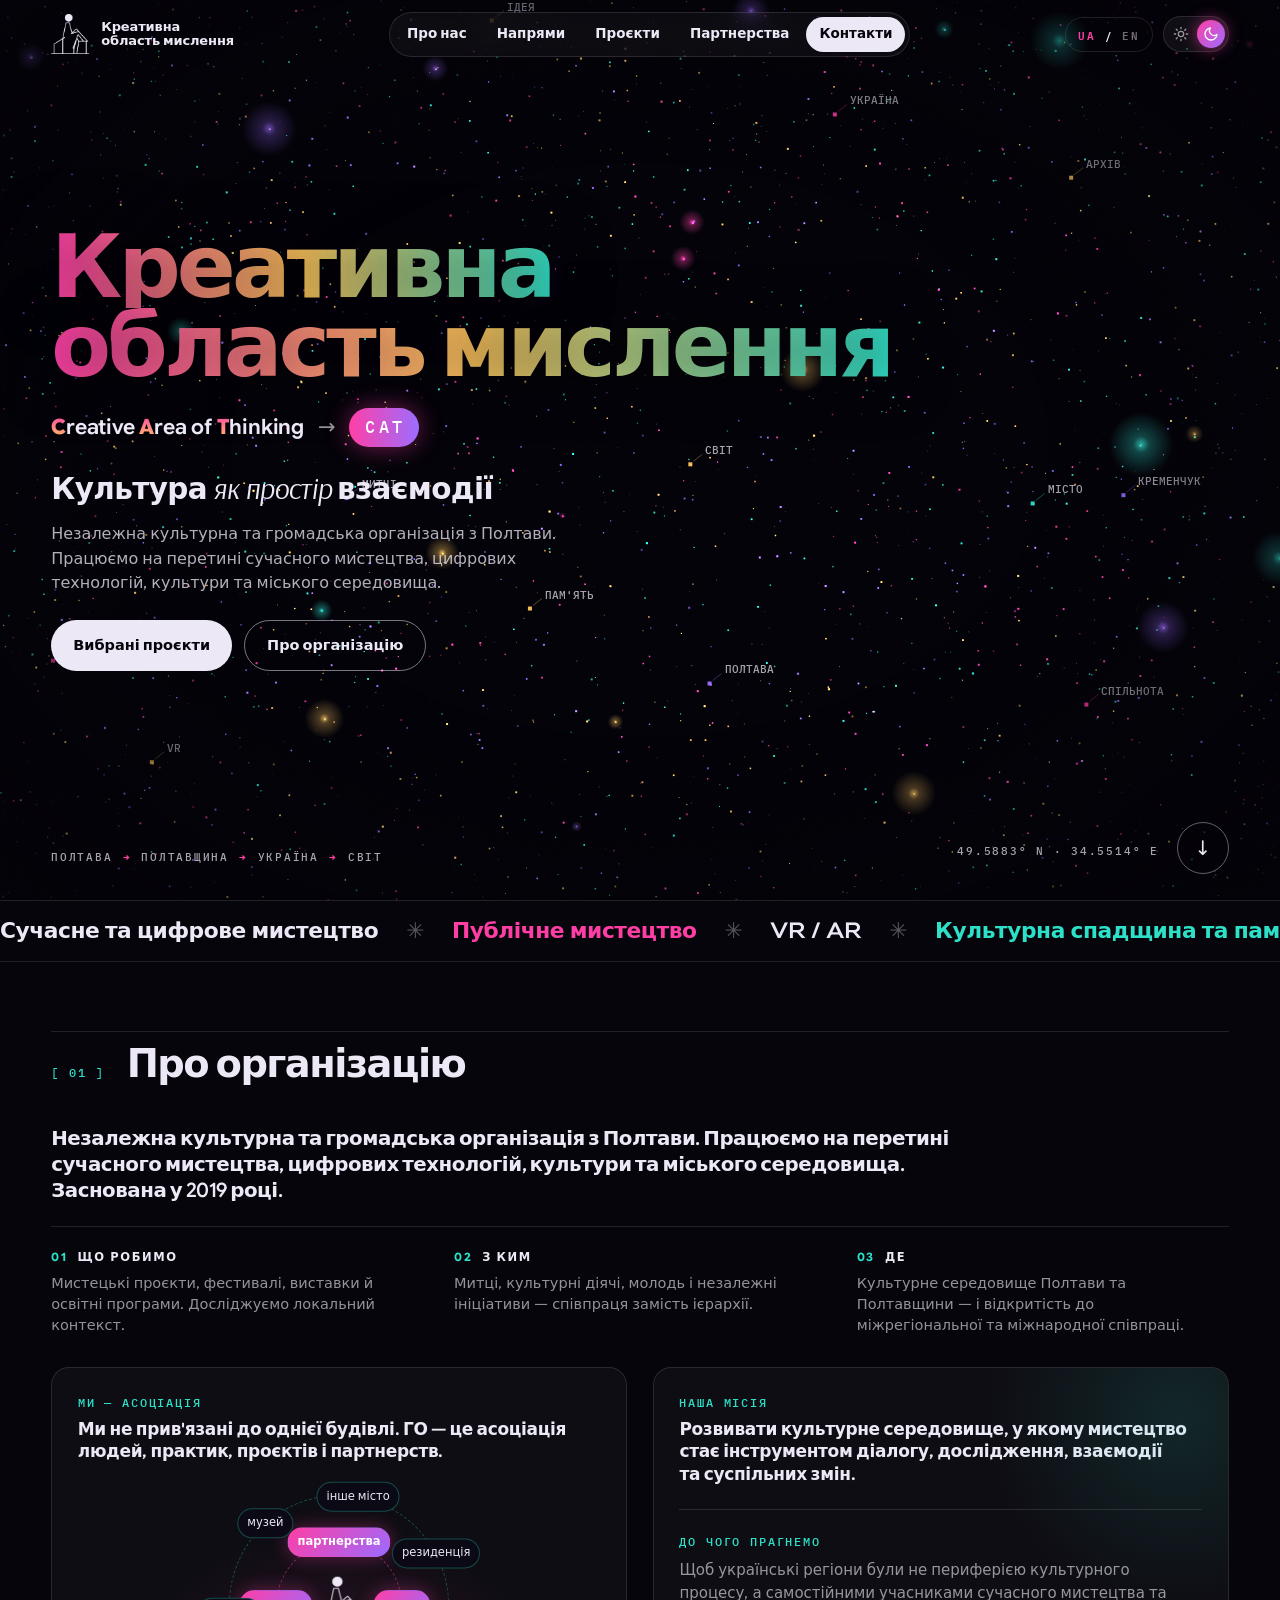
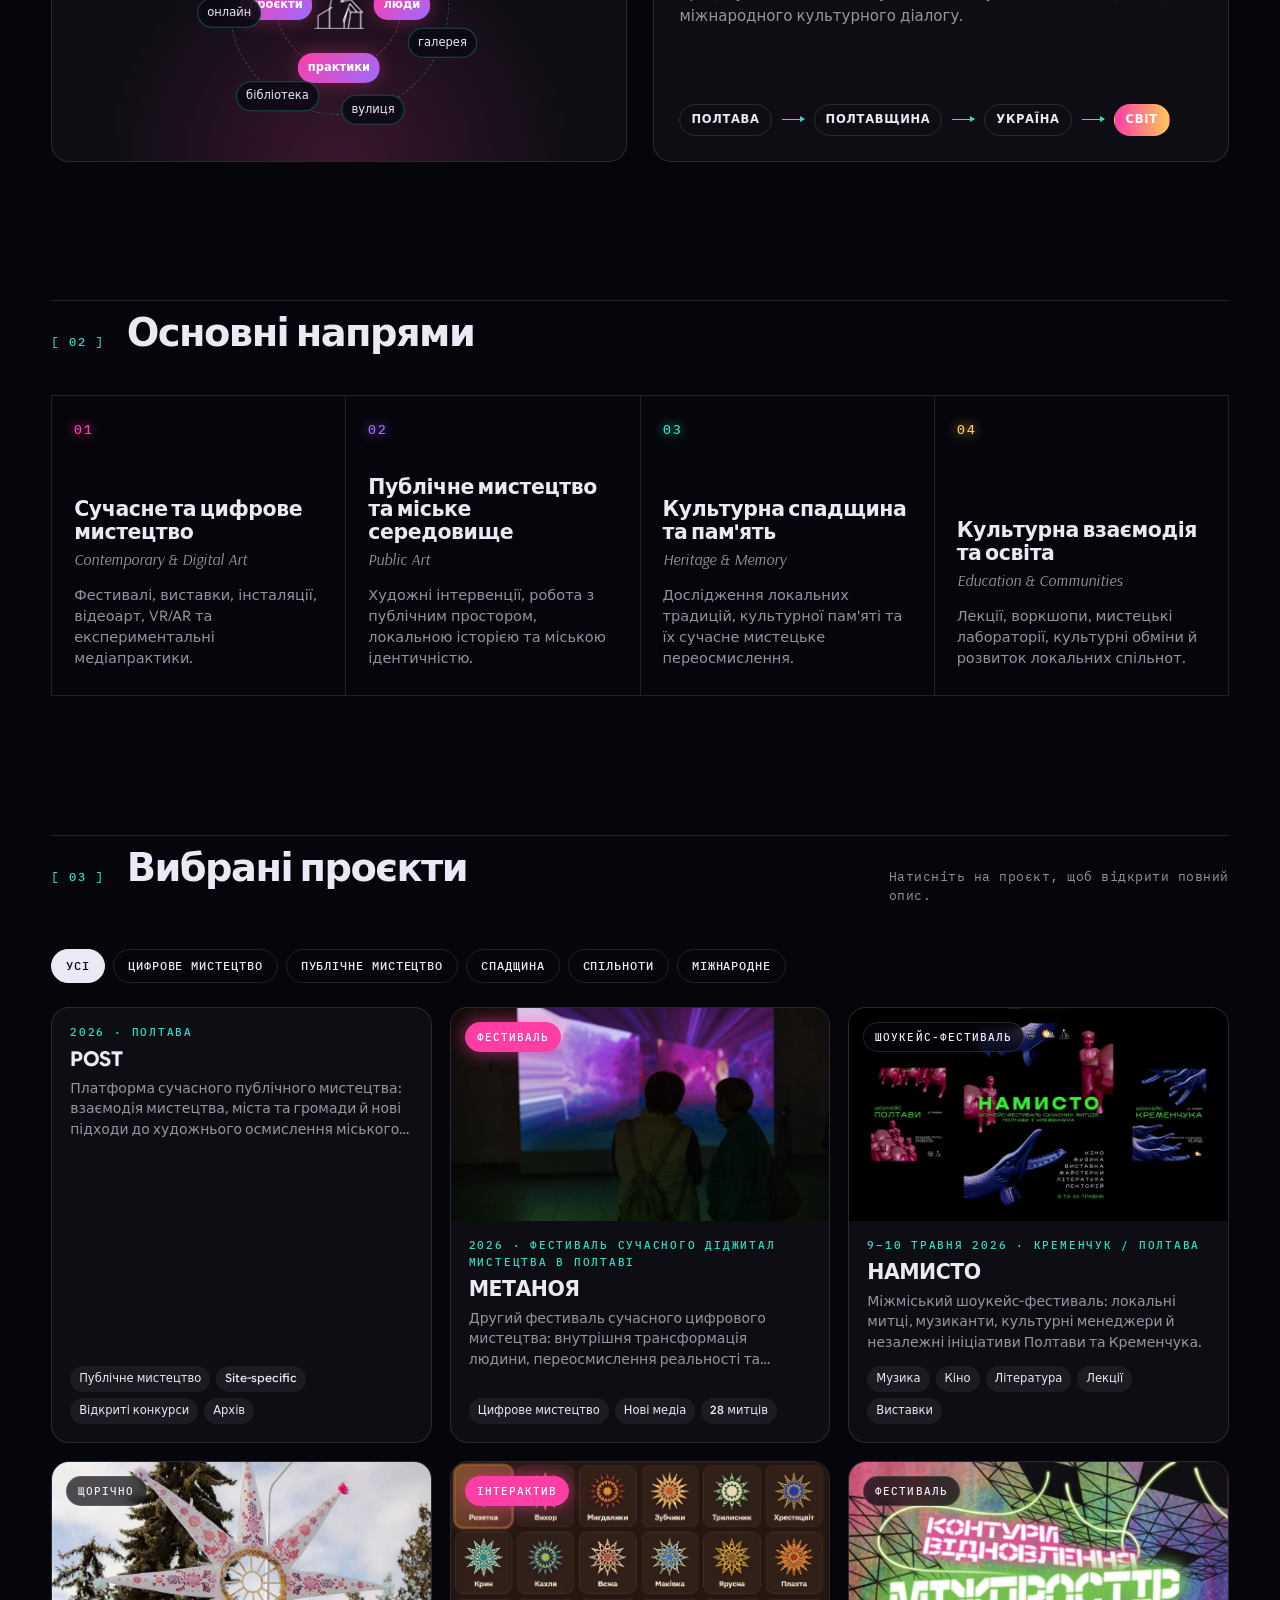
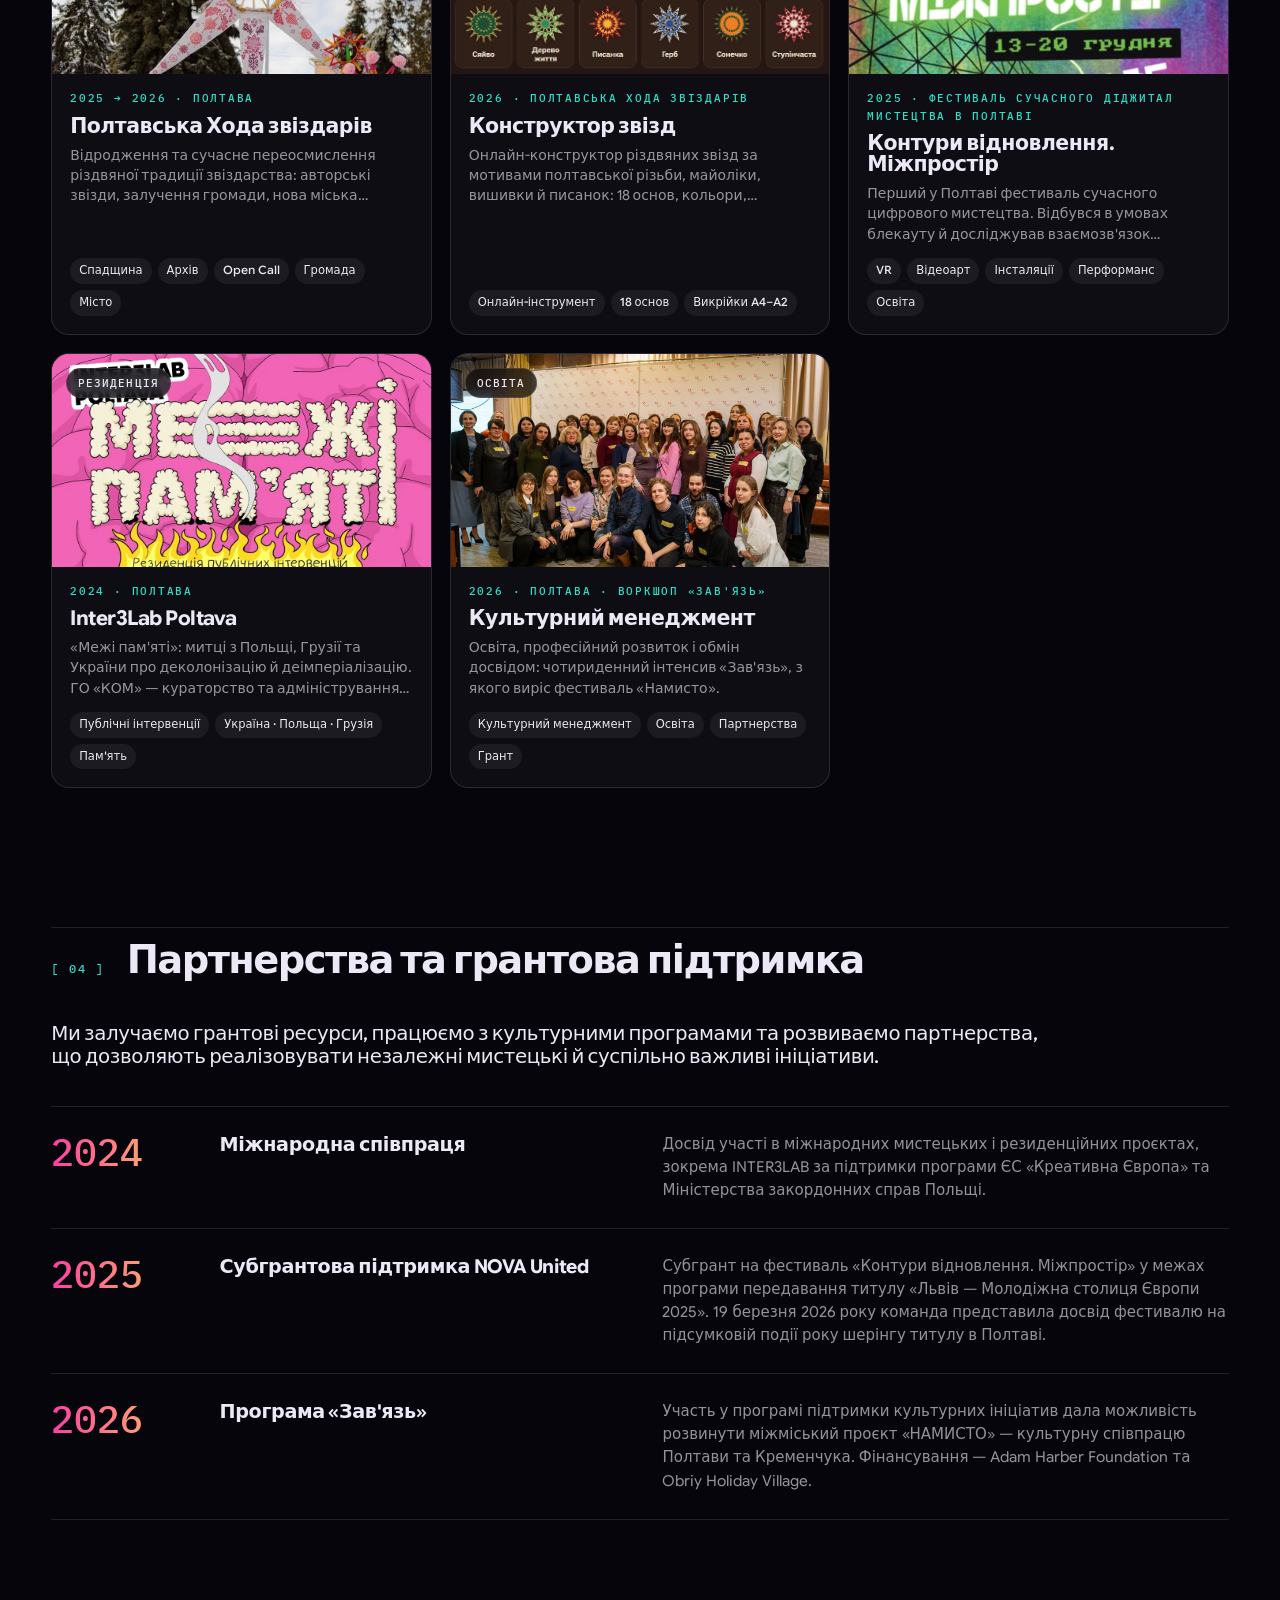
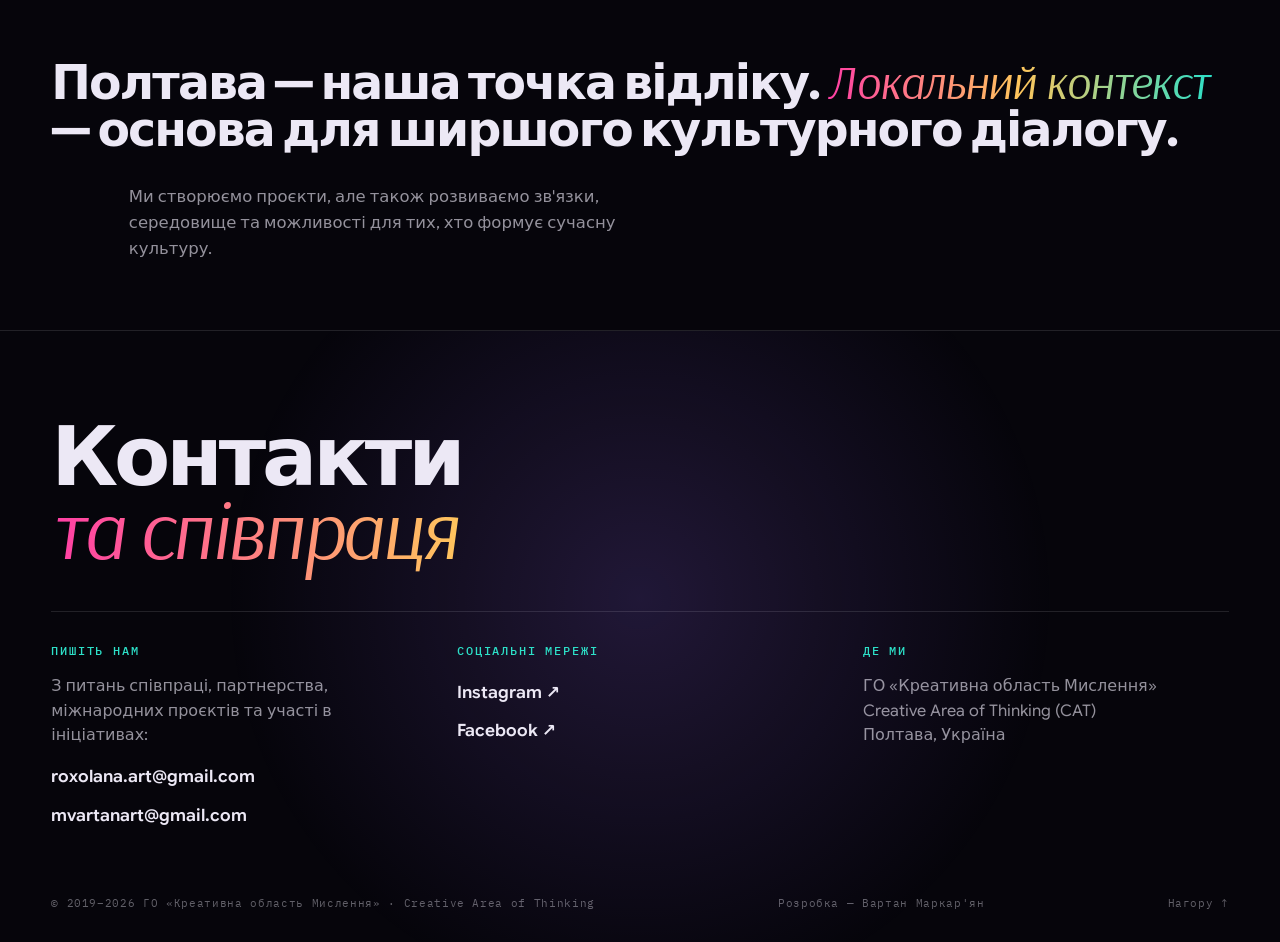
==== commit 238fb291: "Add files via upload" ====
--- a/index.html
+++ b/index.html
@@ -45,8 +45,8 @@
 <link rel="preconnect" href="https://fonts.googleapis.com">
 <link rel="preconnect" href="https://fonts.gstatic.com" crossorigin>
 <link href="https://fonts.googleapis.com/css2?family=Arsenal:ital,wght@0,400;0,700;1,400;1,700&family=IBM+Plex+Mono:wght@400;500&display=swap" rel="stylesheet">
-<link rel="stylesheet" href="css/style.css?v=50">
-<link rel="stylesheet" href="css/nebula.css?v=50">
+<link rel="stylesheet" href="css/style.css?v=51">
+<link rel="stylesheet" href="css/nebula.css?v=51">
 </head>
 <body>
 <div class="cursor-glow" id="cursorGlow" aria-hidden="true"></div>
@@ -64,7 +64,7 @@
     <a href="#contacts">Контакти</a>
   </nav>
   <div class="nav-right">
-    <button class="lang" type="button" title="Англійська версія — згодом">UA / EN</button>
+    <button class="lang" id="langToggle" type="button" aria-label="Перемкнути мову" title="English"><span data-l="uk" class="on">UA</span> / <span data-l="en">EN</span></button>
     <button class="theme-toggle" id="themeToggle" type="button" aria-label="Перемкнути світлу / темну тему" title="Світла / темна тема">
       <span class="knob" aria-hidden="true"></span>
       <svg class="i-sun" viewBox="0 0 24 24" fill="none" stroke="currentColor" stroke-width="2" stroke-linecap="round" aria-hidden="true"><circle cx="12" cy="12" r="4"/><path d="M12 2v2M12 20v2M4.9 4.9l1.4 1.4M17.7 17.7l1.4 1.4M2 12h2M20 12h2M4.9 19.1l1.4-1.4M17.7 6.3l1.4-1.4"/></svg>
@@ -298,7 +298,8 @@
   <span class="lb-count"></span>
 </div>
 
-<script src="js/main.js?v=50"></script>
+<script src="js/i18n-en.js?v=51"></script>
+<script src="js/main.js?v=51"></script>
 <script data-goatcounter="https://ngocat.goatcounter.com/count" async src="//gc.zgo.at/count.js"></script>
 </body>
 </html>
--- a/css/style.css
+++ b/css/style.css
@@ -805,3 +805,11 @@
 .proj-more a:hover{color:var(--accent)}
 .proj-foot{flex-direction:column;align-items:flex-start;gap:6px;color:var(--ink2);padding-top:30px;border-top:1px solid var(--line)}
 @media (max-width:620px){.proj-more ul{grid-template-columns:1fr}.proj-back{padding:8px 12px;font-size:12.5px}}
+
+/* v24 — перемикач мови */
+.lang{cursor:pointer;transition:border-color .2s,background .2s}
+.lang:hover{border-color:var(--accent)}
+.lang span{opacity:.45;transition:opacity .2s,color .2s}
+.lang span.on{opacity:1;color:var(--accent)}
+html[lang="en"] .dir-en{display:none}
+@media (max-width:900px){.lang{display:inline-flex}}
